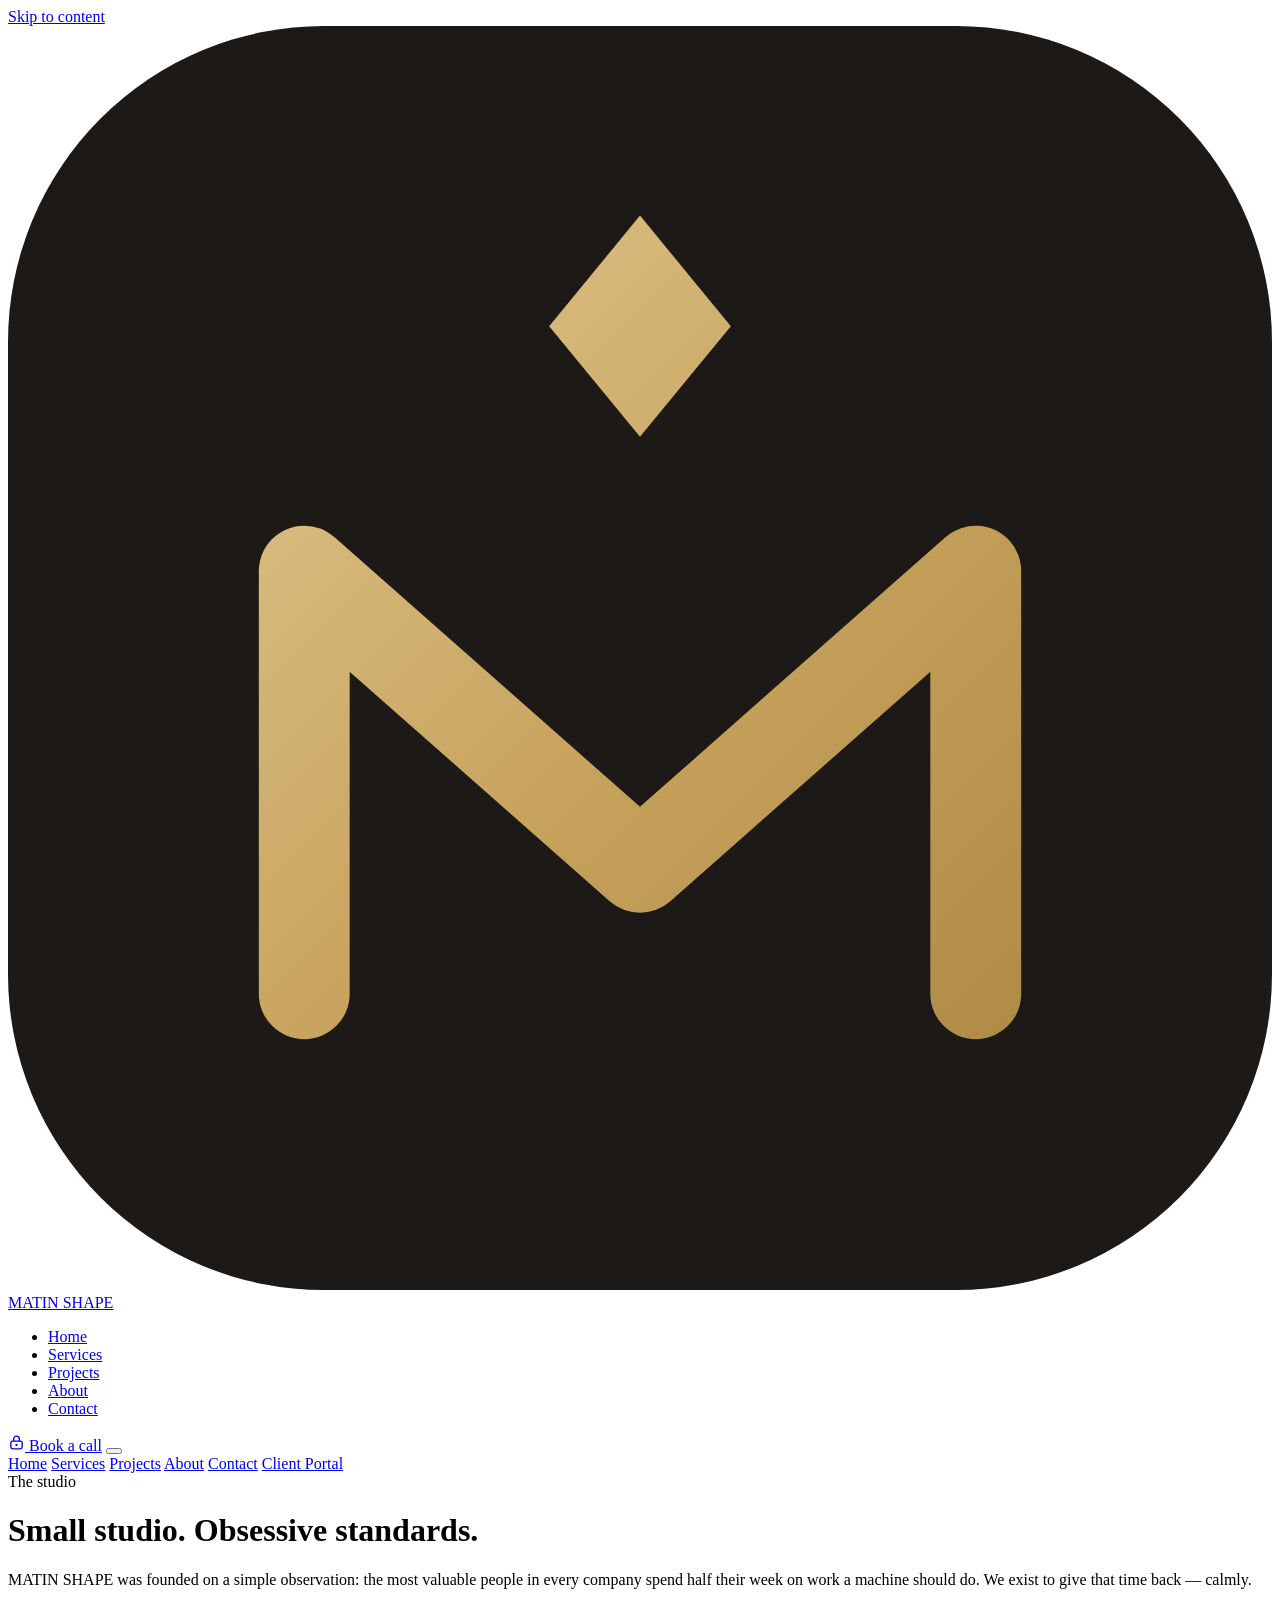
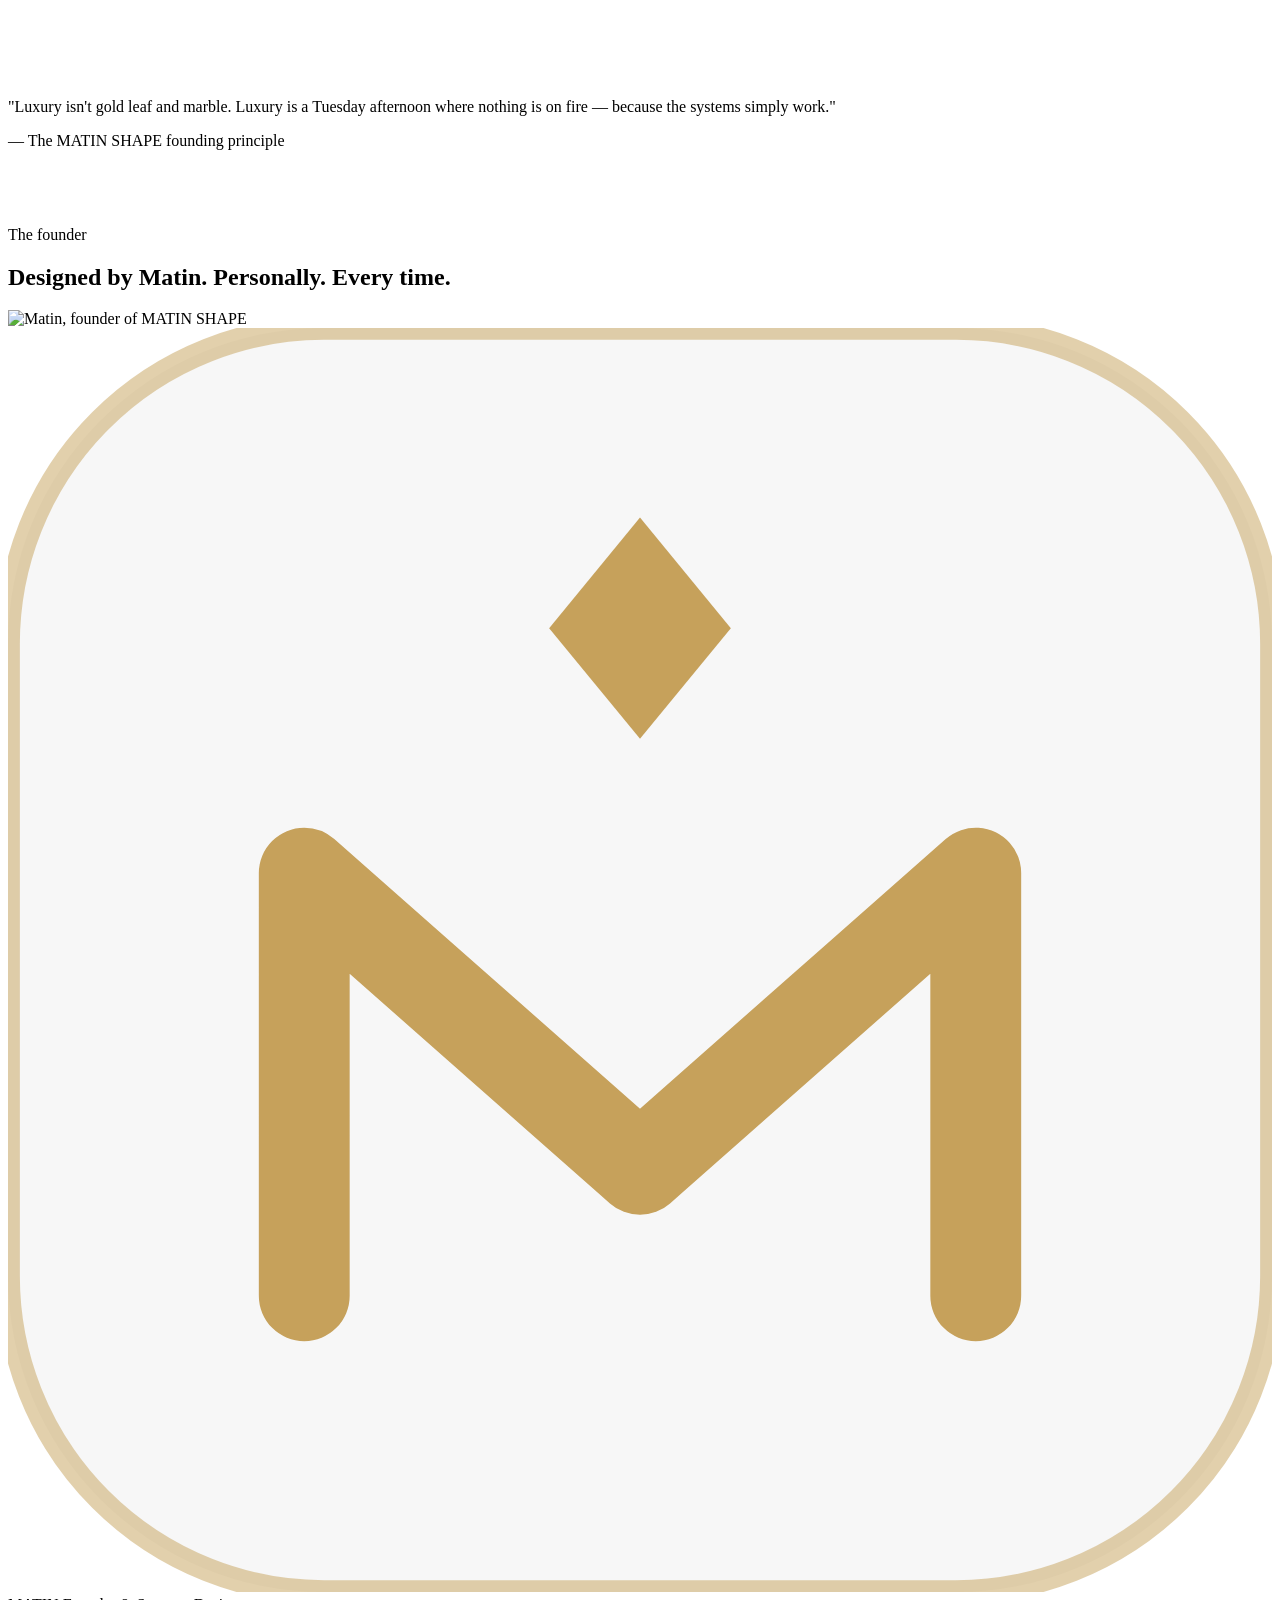
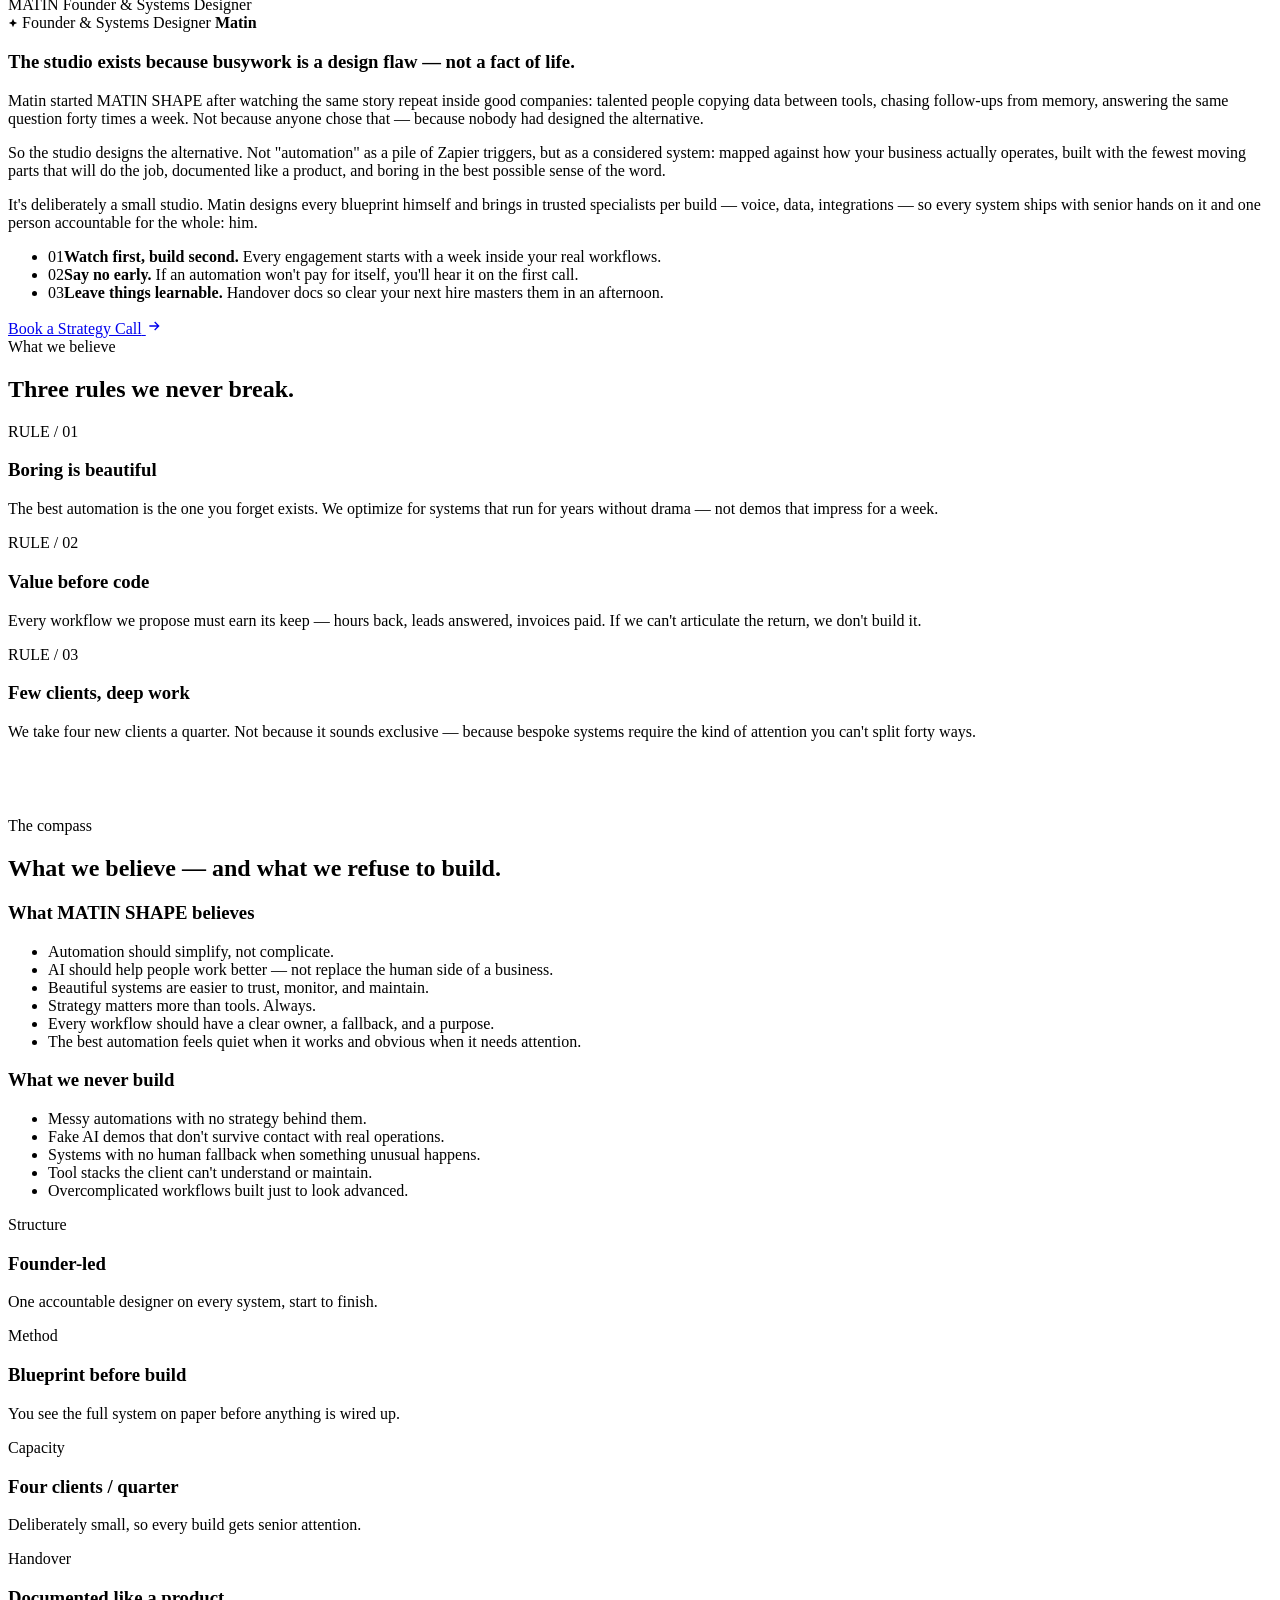
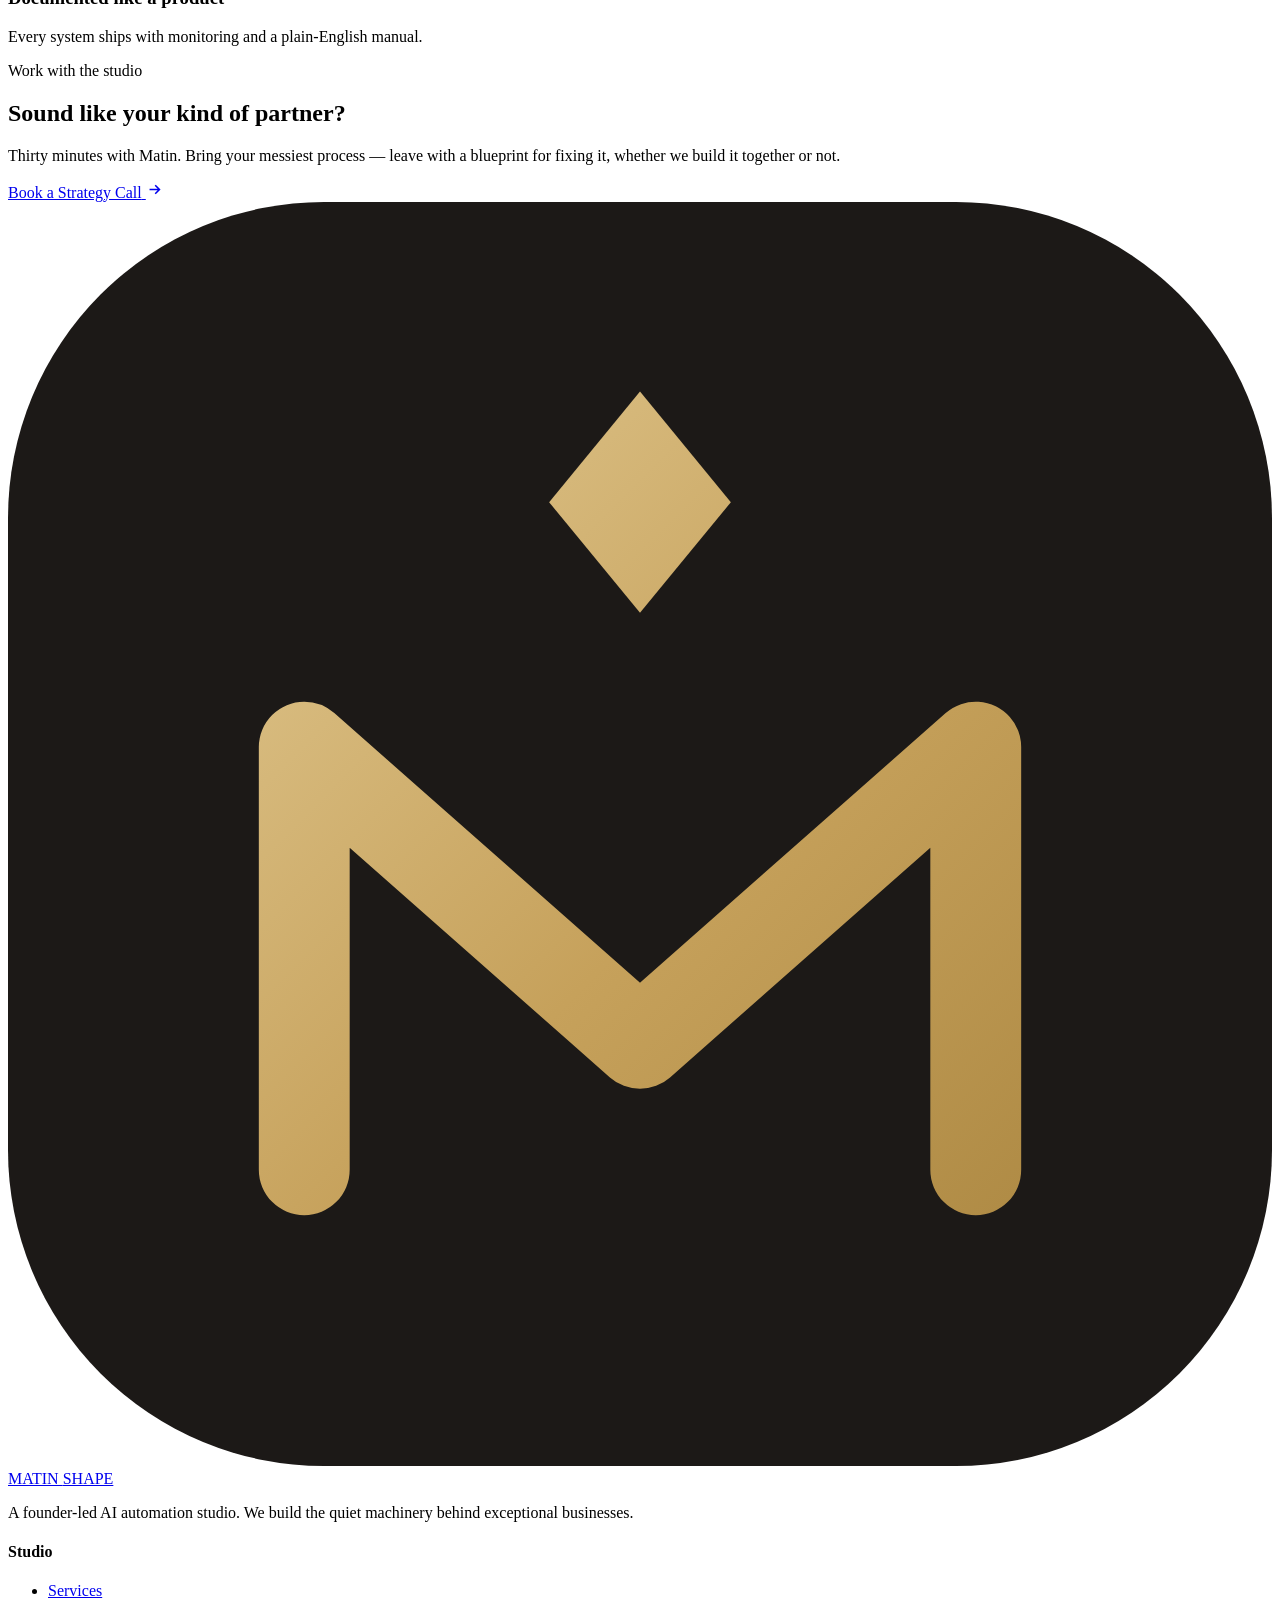
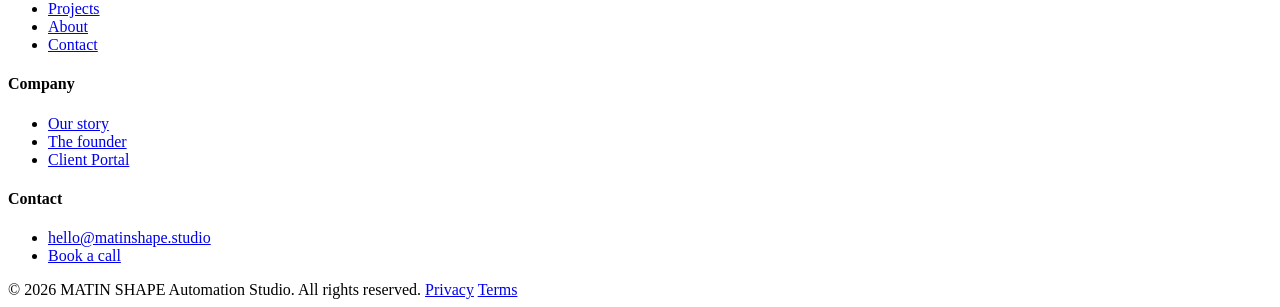
==== about.html @ fb49c25b "Add files via upload" ====
<!DOCTYPE html>
<html lang="en">
<head>
<meta charset="UTF-8" />
<meta name="viewport" content="width=device-width, initial-scale=1.0" />
<meta http-equiv="Content-Security-Policy" content="default-src 'self'; script-src 'self'; style-src 'self' 'unsafe-inline' https://fonts.googleapis.com; font-src https://fonts.gstatic.com; img-src 'self' data:; connect-src 'self'; base-uri 'self'; form-action 'self'; object-src 'none'; frame-src 'none'" />
<meta name="referrer" content="strict-origin-when-cross-origin" />
<title>About — Founder-Led AI Automation Studio | MATIN SHAPE</title>
<meta name="description" content="MATIN SHAPE is a founder-led automation studio built on a simple belief: repetitive work should be invisible, and good systems should be calm." />
<link rel="icon" href="data:image/svg+xml,%3Csvg xmlns='http://www.w3.org/2000/svg' viewBox='0 0 32 32'%3E%3Crect width='32' height='32' rx='8' fill='%231C1917'/%3E%3Cpath d='M16 4.8 18.3 7.6 16 10.4 13.7 7.6Z' fill='%23C6A15B'/%3E%3Cpath d='M7.5 24.5V13.8L16 21.3l8.5-7.5V24.5' fill='none' stroke='%23C6A15B' stroke-width='2.3' stroke-linecap='round' stroke-linejoin='round'/%3E%3C/svg%3E" />
<link rel="preconnect" href="https://fonts.googleapis.com" />
<link rel="preconnect" href="https://fonts.gstatic.com" crossorigin />
<link href="https://fonts.googleapis.com/css2?family=Fraunces:ital,opsz,wght@0,9..144,400;0,9..144,500;0,9..144,600;1,9..144,400;1,9..144,500;1,9..144,600&family=Italiana&family=Inter:wght@300;400;500;600;700&family=JetBrains+Mono:wght@400;500&display=swap" rel="stylesheet" />
<link rel="stylesheet" href="assets/styles.css" />
<link rel="stylesheet" href="assets/enhance.css" />
</head>
<body>

<a class="skip-link" href="#main">Skip to content</a>


<div class="grain" aria-hidden="true"></div>
<div class="cursor-dot" id="cursorDot" aria-hidden="true"></div>
<div class="cursor-ring" id="cursorRing" aria-hidden="true"></div>
<div class="scroll-progress" aria-hidden="true"><i id="progressBar"></i></div>

<nav class="nav" id="nav" aria-label="Main navigation">
  <div class="nav-inner">
    <a href="index.html" class="nav-logo" aria-label="MATIN SHAPE home">
      <svg viewBox="0 0 32 32" fill="none" aria-hidden="true">
        <defs><linearGradient id="msGold" x1="4" y1="4" x2="28" y2="28" gradientUnits="userSpaceOnUse"><stop stop-color="#E4CD97"/><stop offset=".55" stop-color="#C6A15B"/><stop offset="1" stop-color="#A9853F"/></linearGradient></defs><rect width="32" height="32" rx="8" fill="#1C1917"/><path d="M16 4.8 18.3 7.6 16 10.4 13.7 7.6Z" fill="url(#msGold)"/><path d="M7.5 24.5V13.8L16 21.3l8.5-7.5V24.5" fill="none" stroke="url(#msGold)" stroke-width="2.3" stroke-linecap="round" stroke-linejoin="round"/>
      </svg>
      MATIN <span class="wm-gold">SHAPE</span>
    </a>
    <ul class="nav-links">
      <li><a href="index.html">Home</a></li>
      <li><a href="services.html">Services</a></li>
      <li><a href="projects.html">Projects</a></li>
      <li><a href="about.html" class="active">About</a></li>
      <li><a href="contact.html">Contact</a></li>
    </ul>
    <div class="nav-right">
      <a href="login.html" class="nav-portal" aria-label="Client Portal — private access" title="Client Portal — for existing clients">
        <svg width="17" height="17" viewBox="0 0 24 24" fill="none" stroke="currentColor" stroke-width="1.9" aria-hidden="true"><rect x="4" y="10" width="16" height="11" rx="2.5"/><path d="M8 10V7a4 4 0 0 1 8 0v3"/><circle cx="12" cy="15.5" r="1.6" fill="currentColor" stroke="none"/></svg>
      </a>
      <a href="contact.html" class="nav-cta magnetic">Book a call</a>
      <button class="nav-burger" id="burger" aria-label="Open menu" aria-expanded="false">
        <span></span><span></span><span></span>
      </button>
    </div>
  </div>
</nav>

<div class="mobile-menu" id="mobileMenu">
  <a href="index.html">Home</a>
  <a href="services.html">Services</a>
  <a href="projects.html">Projects</a>
  <a href="about.html">About</a>
  <a href="contact.html">Contact</a>
  <a href="login.html" class="portal-link">Client Portal</a>
</div>

<!-- ============ PAGE HERO ============ -->
<header class="page-hero page-enter">
  <div class="hero-grid" aria-hidden="true"></div>
  <div class="orb orb-1" aria-hidden="true"></div>
  <div class="orb orb-2" aria-hidden="true"></div>
  <div class="container page-hero-inner">
    <span class="eyebrow centered">The studio</span>
    <h1>Small studio. <span class="gold-word">Obsessive</span> standards.</h1>
    <p class="section-sub">
      MATIN SHAPE was founded on a simple observation: the most valuable people
      in every company spend half their week on work a machine should do.
      We exist to give that time back — calmly.
    </p>
  </div>
</header>

<main id="main">

<!-- ============ BIG QUOTE ============ -->
<section class="section" style="padding-top: clamp(40px, 6vw, 80px);">
  <div class="container reveal">
    <p class="big-quote">
      "Luxury isn't gold leaf and marble. Luxury is a Tuesday afternoon where
      nothing is on fire — because the systems simply <span class="gold-word">work</span>."
    </p>
    <p class="big-quote-author">— The MATIN SHAPE founding principle</p>
  </div>
</section>

<!-- ============ FOUNDER STORY ============ -->
<section class="section" id="founder" style="padding-top: clamp(30px, 5vw, 60px);">
  <div class="container">
    <div class="reveal">
      <span class="eyebrow">The founder</span>
      <h2 class="section-title">Designed by <span class="gold-word">Matin</span>. Personally. Every time.</h2>
    </div>

    <div class="founder-panel">
      <div class="founder-mark reveal" data-photo="images/Founder.jpg">
        <img alt="Matin, founder of MATIN SHAPE" loading="lazy" />
        <svg viewBox="0 0 32 32" fill="none" aria-hidden="true">
          <rect width="32" height="32" rx="8" fill="rgba(28,25,23,.03)" stroke="rgba(198,161,91,.5)" stroke-width=".6"/>
          <path d="M16 4.8 18.3 7.6 16 10.4 13.7 7.6Z" fill="#C6A15B"/>
          <path d="M7.5 24.5V13.8L16 21.3l8.5-7.5V24.5" fill="none" stroke="#C6A15B" stroke-width="2.3" stroke-linecap="round" stroke-linejoin="round"/>
        </svg>
        <span class="fm-name">MATIN</span>
        <span class="fm-role">Founder &amp; Systems Designer</span>
        <div class="fm-plate">
          <span class="fm-eyebrow">
            <svg width="10" height="10" viewBox="0 0 24 24" fill="currentColor" aria-hidden="true"><path d="M12 2 15 9 22 12 15 15 12 22 9 15 2 12 9 9Z"/></svg>
            Founder &amp; Systems Designer
          </span>
          <b>Matin</b>
        </div>
      </div>

      <div class="founder-copy reveal" style="--d:.12s">
        <h3>The studio exists because busywork is a design flaw — not a fact of life.</h3>
        <p>
          Matin started MATIN SHAPE after watching the same story repeat inside
          good companies: talented people copying data between tools, chasing
          follow-ups from memory, answering the same question forty times a
          week. Not because anyone chose that — because nobody had designed
          the alternative.
        </p>
        <p>
          So the studio designs the alternative. Not "automation" as a pile of
          Zapier triggers, but as a considered system: mapped against how your
          business actually operates, built with the fewest moving parts that
          will do the job, documented like a product, and boring in the best
          possible sense of the word.
        </p>
        <p>
          It's deliberately a small studio. Matin designs every blueprint
          himself and brings in trusted specialists per build — voice, data,
          integrations — so every system ships with senior hands on it and
          one person accountable for the whole: him.
        </p>
        <ul class="founder-points">
          <li><span class="fp-num">01</span><span><b>Watch first, build second.</b> Every engagement starts with a week inside your real workflows.</span></li>
          <li><span class="fp-num">02</span><span><b>Say no early.</b> If an automation won't pay for itself, you'll hear it on the first call.</span></li>
          <li><span class="fp-num">03</span><span><b>Leave things learnable.</b> Handover docs so clear your next hire masters them in an afternoon.</span></li>
        </ul>
        <div class="founder-actions">
          <a href="contact.html" class="btn-primary magnetic">
            <span>Book a Strategy Call</span>
            <svg width="16" height="16" viewBox="0 0 24 24" fill="none" stroke="currentColor" stroke-width="2" aria-hidden="true"><path d="M5 12h14M13 6l6 6-6 6"/></svg>
          </a>
        </div>
      </div>
    </div>
  </div>
</section>

<!-- ============ VALUES ============ -->
<section class="section process">
  <div class="container">
    <div class="reveal">
      <span class="eyebrow">What we believe</span>
      <h2 class="section-title">Three rules we never <span class="gold-word">break</span>.</h2>
    </div>
    <div class="values-grid">
      <div class="value-card reveal">
        <div class="value-num">RULE / 01</div>
        <h3>Boring is beautiful</h3>
        <p>
          The best automation is the one you forget exists. We optimize for
          systems that run for years without drama — not demos that impress
          for a week.
        </p>
      </div>
      <div class="value-card reveal" style="--d:.1s">
        <div class="value-num">RULE / 02</div>
        <h3>Value before code</h3>
        <p>
          Every workflow we propose must earn its keep — hours back, leads
          answered, invoices paid. If we can't articulate the return, we don't
          build it.
        </p>
      </div>
      <div class="value-card reveal" style="--d:.2s">
        <div class="value-num">RULE / 03</div>
        <h3>Few clients, deep work</h3>
        <p>
          We take four new clients a quarter. Not because it sounds exclusive —
          because bespoke systems require the kind of attention you can't
          split forty ways.
        </p>
      </div>
    </div>
  </div>
</section>


<!-- ============ BELIEFS / NEVER BUILD ============ -->
<section class="section" style="padding-top: clamp(30px, 5vw, 60px);">
  <div class="container">
    <div class="reveal">
      <span class="eyebrow">The compass</span>
      <h2 class="section-title">What we believe — and what we <span class="gold-word">refuse</span> to build.</h2>
    </div>

    <div class="belief-cols">
      <div class="belief-card reveal">
        <h3>What MATIN SHAPE believes</h3>
        <ul>
          <li>Automation should simplify, not complicate.</li>
          <li>AI should help people work better — not replace the human side of a business.</li>
          <li>Beautiful systems are easier to trust, monitor, and maintain.</li>
          <li>Strategy matters more than tools. Always.</li>
          <li>Every workflow should have a clear owner, a fallback, and a purpose.</li>
          <li>The best automation feels quiet when it works and obvious when it needs attention.</li>
        </ul>
      </div>
      <div class="belief-card no reveal" style="--d:.1s">
        <h3>What we never build</h3>
        <ul>
          <li>Messy automations with no strategy behind them.</li>
          <li>Fake AI demos that don't survive contact with real operations.</li>
          <li>Systems with no human fallback when something unusual happens.</li>
          <li>Tool stacks the client can't understand or maintain.</li>
          <li>Overcomplicated workflows built just to look advanced.</li>
        </ul>
      </div>
    </div>
  </div>
</section>

<!-- ============ STUDIO PRINCIPLES (honest, no invented numbers) ============ -->
<section class="principles" aria-label="How the studio works">
  <div class="container">
    <div class="principles-grid">
      <div class="principle reveal">
        <div class="principle-kicker">Structure</div>
        <h3>Founder-led</h3>
        <p>One accountable designer on every system, start to finish.</p>
      </div>
      <div class="principle reveal" style="--d:.1s">
        <div class="principle-kicker">Method</div>
        <h3>Blueprint before build</h3>
        <p>You see the full system on paper before anything is wired up.</p>
      </div>
      <div class="principle reveal" style="--d:.2s">
        <div class="principle-kicker">Capacity</div>
        <h3>Four clients / quarter</h3>
        <p>Deliberately small, so every build gets senior attention.</p>
      </div>
      <div class="principle reveal" style="--d:.3s">
        <div class="principle-kicker">Handover</div>
        <h3>Documented like a product</h3>
        <p>Every system ships with monitoring and a plain-English manual.</p>
      </div>
    </div>
  </div>
</section>

<!-- ============ CTA ============ -->
<section class="cta-section">
  <div class="container">
    <div class="cta-panel reveal">
      <div class="cta-grid-bg" aria-hidden="true"></div>
      <div class="cta-orb cta-orb-1" aria-hidden="true"></div>
      <div class="cta-orb cta-orb-2" aria-hidden="true"></div>
      <div class="cta-content">
        <div class="cta-eyebrow">Work with the studio</div>
        <h2>Sound like your kind of <span class="gold-word">partner</span>?</h2>
        <p>
          Thirty minutes with Matin. Bring your messiest process — leave with
          a blueprint for fixing it, whether we build it together or not.
        </p>
        <div class="cta-actions">
          <a href="contact.html" class="btn-gold magnetic">
            <span>Book a Strategy Call</span>
            <svg width="17" height="17" viewBox="0 0 24 24" fill="none" stroke="currentColor" stroke-width="2.2" aria-hidden="true"><path d="M5 12h14M13 6l6 6-6 6"/></svg>
          </a>
        </div>
      </div>
    </div>
  </div>
</section>

</main>

<footer class="footer">
  <div class="container">
    <div class="footer-top">
      <div class="footer-brand">
        <a href="index.html" class="nav-logo" aria-label="MATIN SHAPE home">
          <svg viewBox="0 0 32 32" fill="none" aria-hidden="true">
            <rect width="32" height="32" rx="8" fill="#1C1917"/><path d="M16 4.8 18.3 7.6 16 10.4 13.7 7.6Z" fill="url(#msGold)"/><path d="M7.5 24.5V13.8L16 21.3l8.5-7.5V24.5" fill="none" stroke="url(#msGold)" stroke-width="2.3" stroke-linecap="round" stroke-linejoin="round"/>
          </svg>
          MATIN <span class="wm-gold">SHAPE</span>
        </a>
        <p>A founder-led AI automation studio. We build the quiet machinery behind exceptional businesses.</p>
      </div>
      <div>
        <h4>Studio</h4>
        <ul>
          <li><a href="services.html">Services</a></li>
          <li><a href="projects.html">Projects</a></li>
          <li><a href="about.html">About</a></li>
          <li><a href="contact.html">Contact</a></li>
        </ul>
      </div>
      <div>
        <h4>Company</h4>
        <ul>
          <li><a href="about.html">Our story</a></li>
          <li><a href="about.html#founder">The founder</a></li>
          <li><a href="login.html" title="Private client access">Client Portal</a></li>
        </ul>
      </div>
      <div>
        <h4>Contact</h4>
        <ul>
          <li><a href="mailto:hello@matinshape.studio">hello@matinshape.studio</a></li>
          <li><a href="contact.html">Book a call</a></li>
        </ul>
      </div>
    </div>
    <div class="footer-bottom">
      <span>© 2026 MATIN SHAPE Automation Studio. All rights reserved.</span>
      <span class="footer-legal">
        <a href="privacy.html">Privacy</a>
        <a href="terms.html">Terms</a>
      </span>
    </div>
  </div>
</footer>

<script src="assets/observe.js"></script>
<script src="assets/main.js"></script>
</body>
</html>
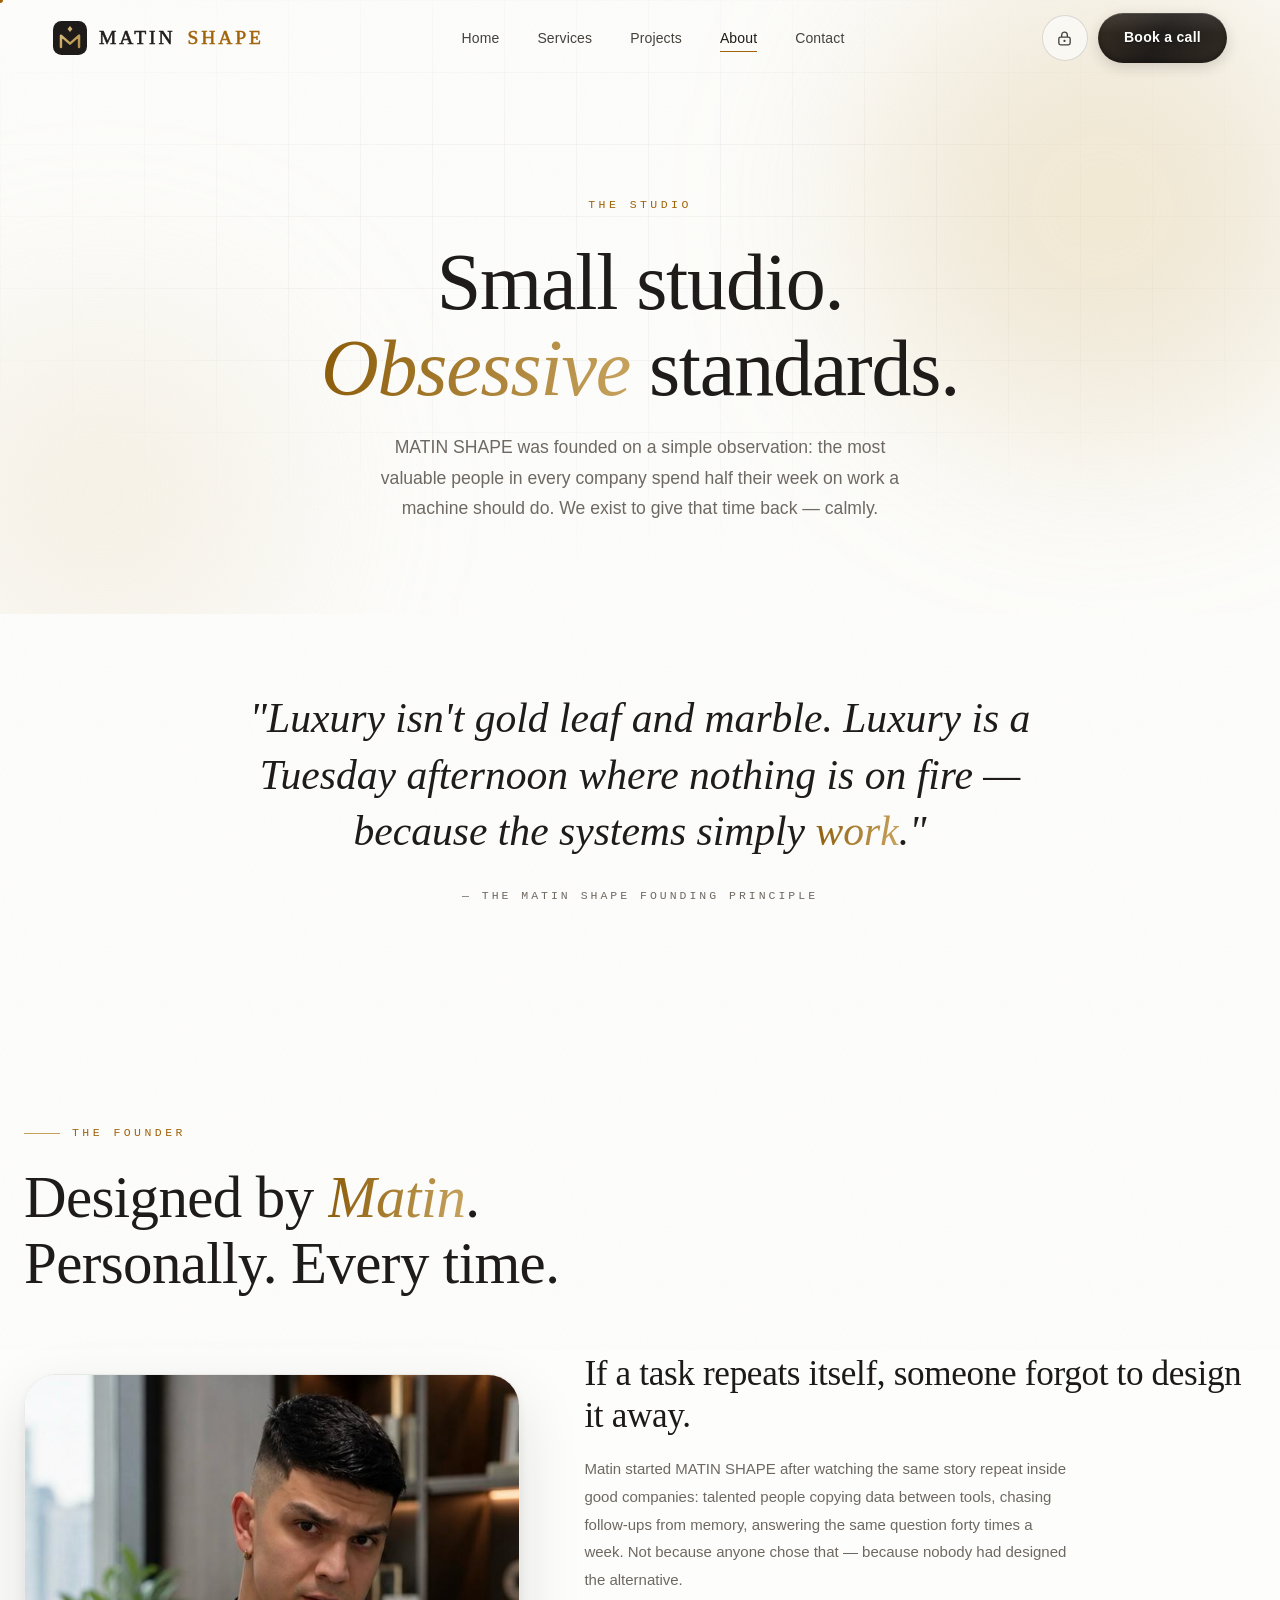
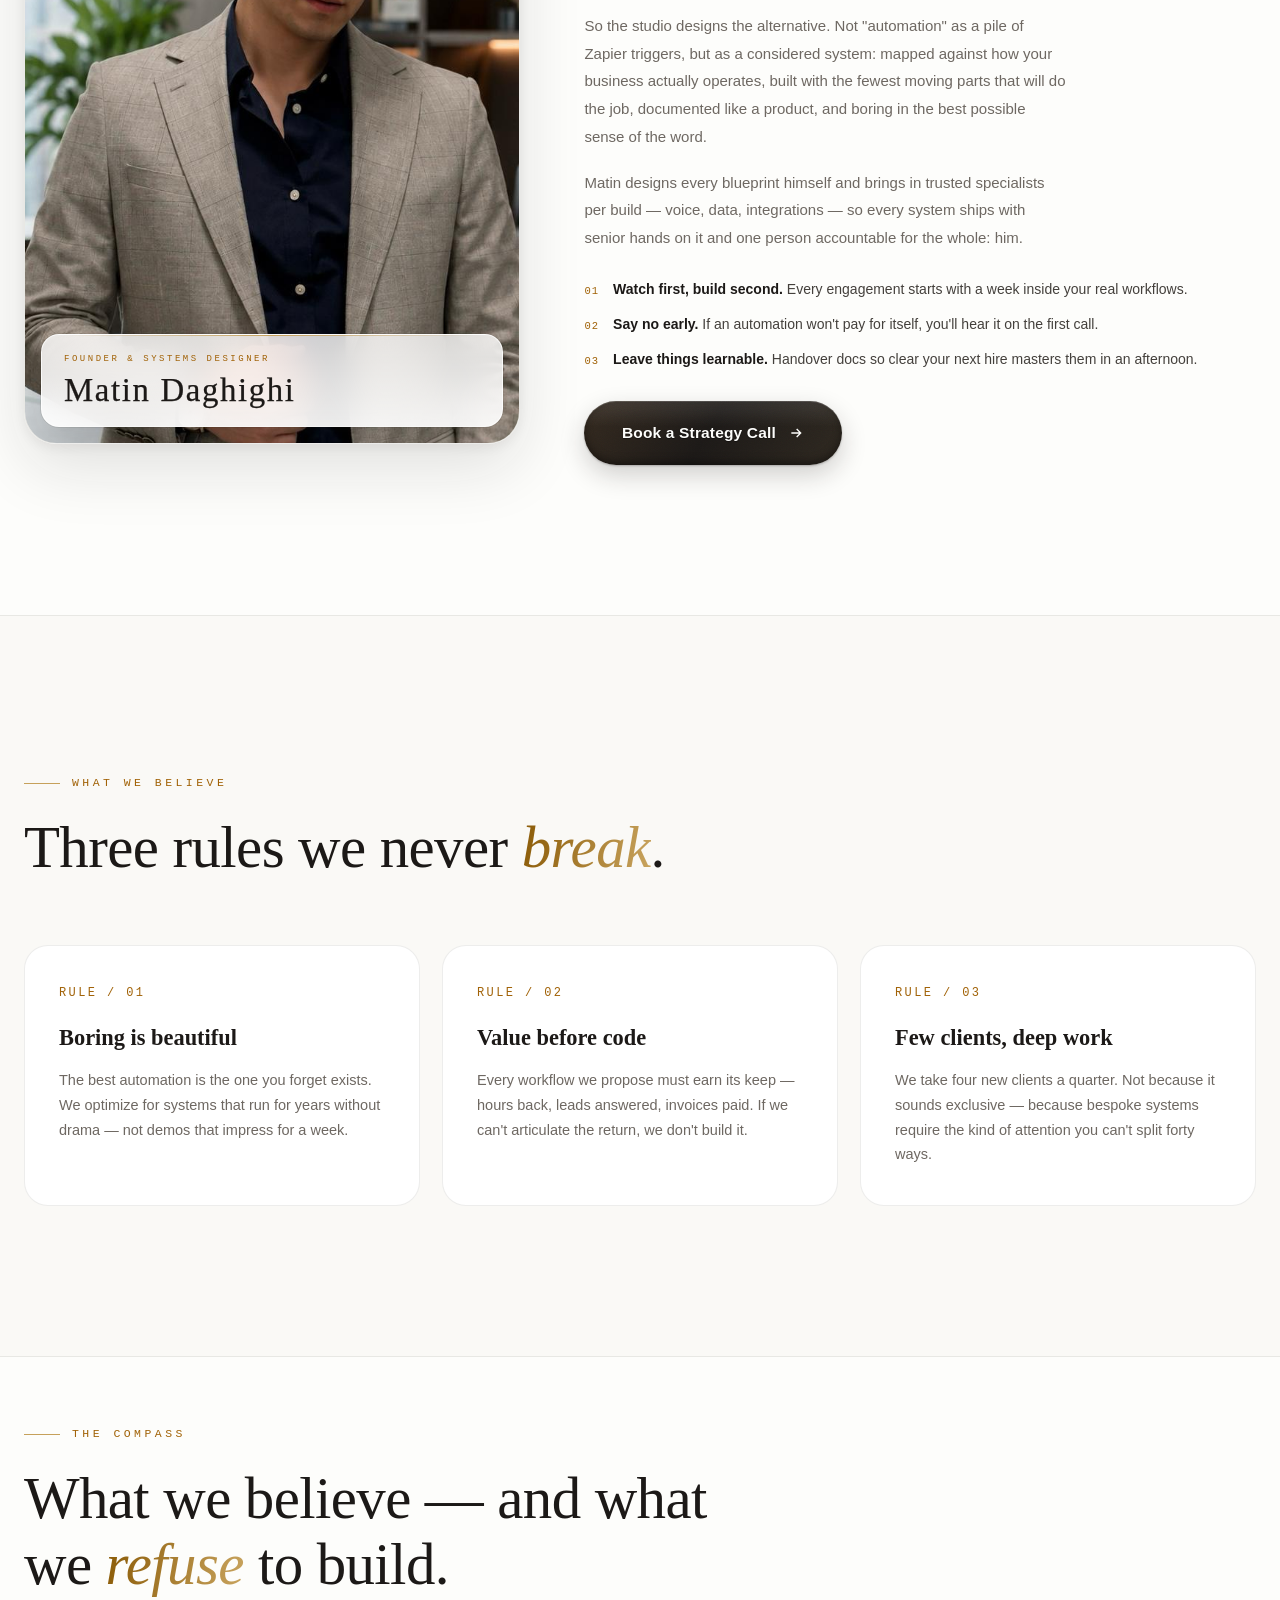
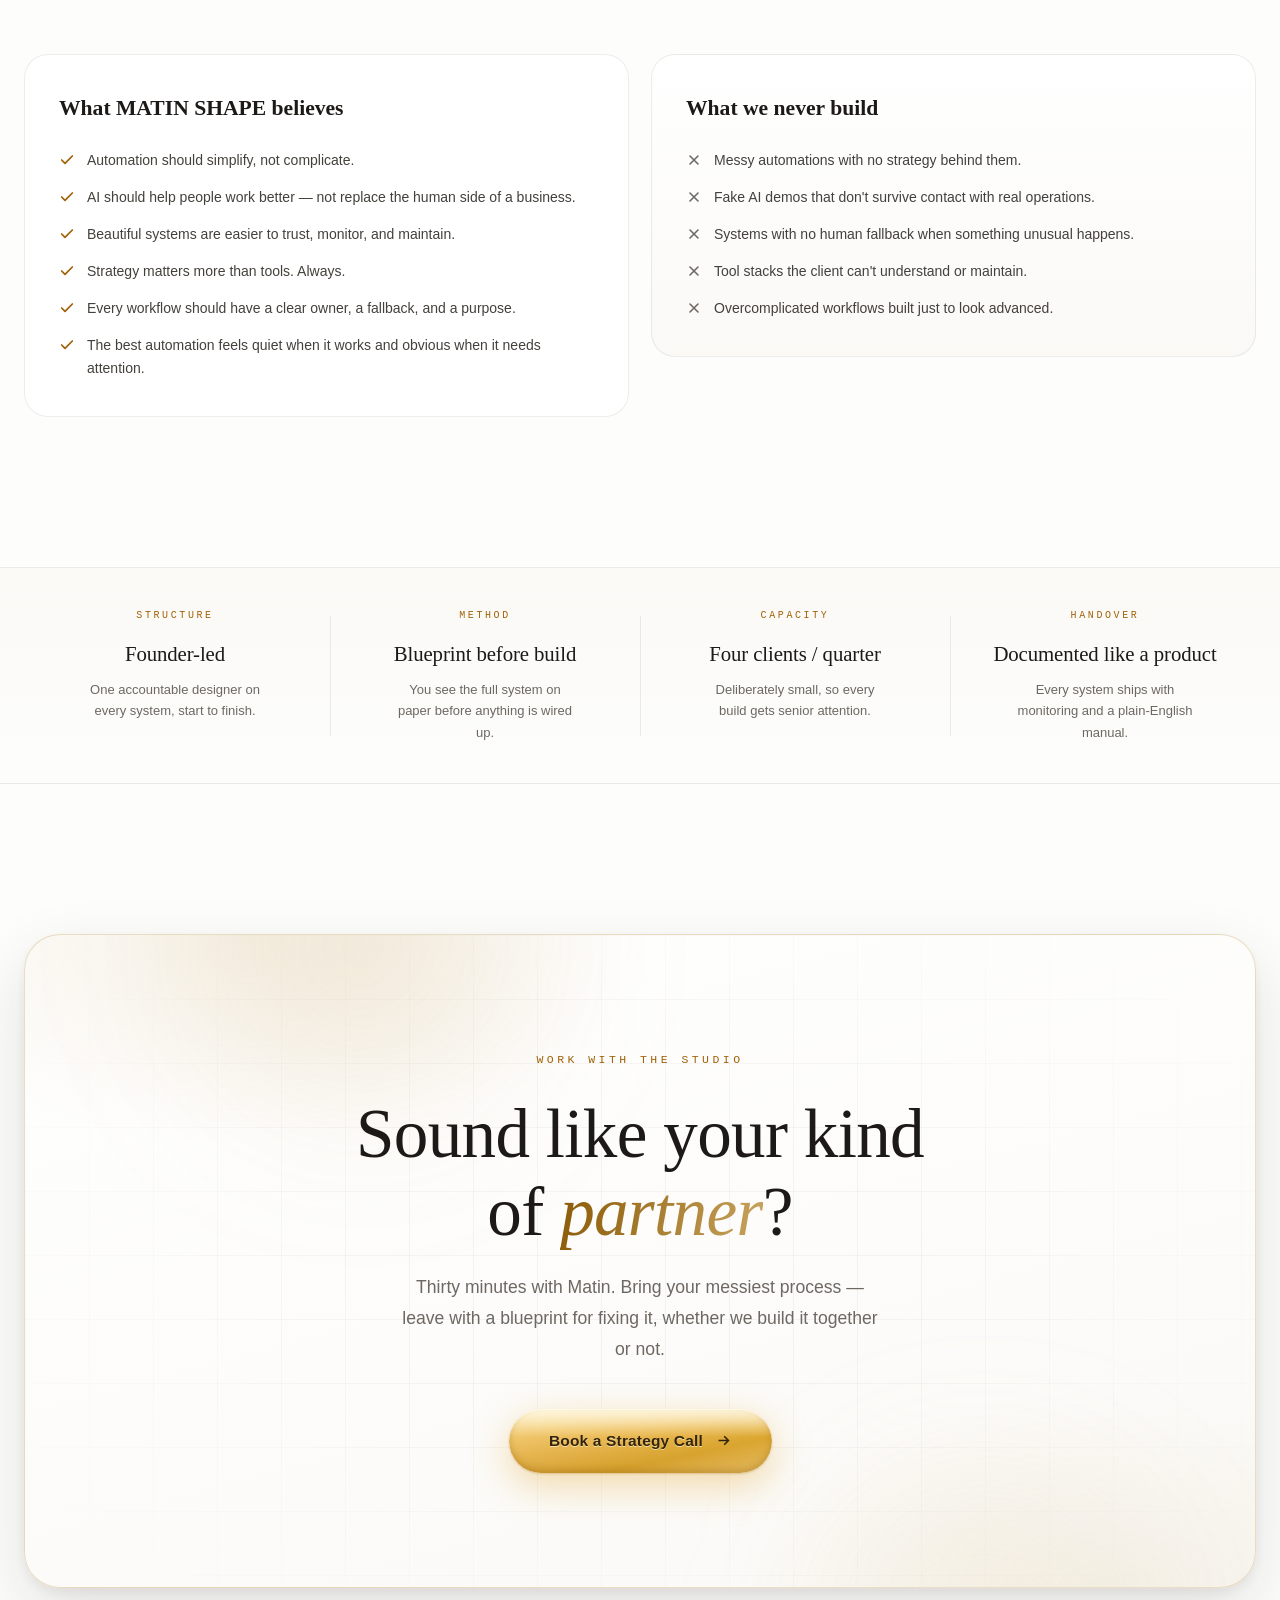
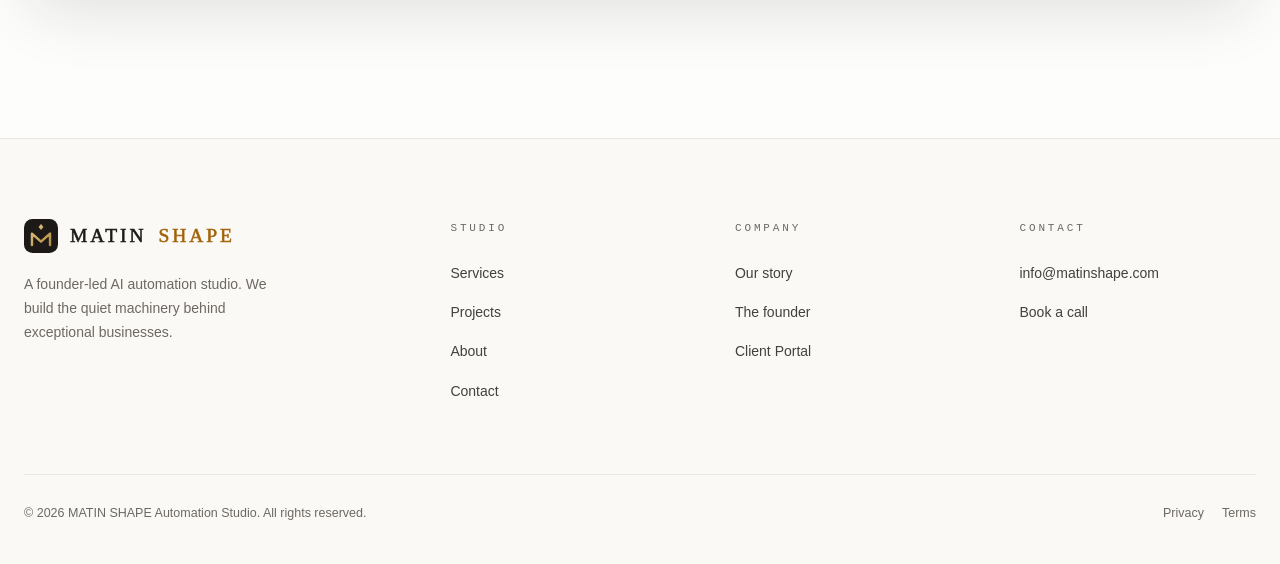
==== commit 890a4632: "Add files via upload" ====
--- a/about.html
+++ b/about.html
@@ -105,19 +105,19 @@
           <path d="M16 4.8 18.3 7.6 16 10.4 13.7 7.6Z" fill="#C6A15B"/>
           <path d="M7.5 24.5V13.8L16 21.3l8.5-7.5V24.5" fill="none" stroke="#C6A15B" stroke-width="2.3" stroke-linecap="round" stroke-linejoin="round"/>
         </svg>
-        <span class="fm-name">MATIN</span>
+        <span class="fm-name">MATIN DAGHIGHI</span>
         <span class="fm-role">Founder &amp; Systems Designer</span>
         <div class="fm-plate">
           <span class="fm-eyebrow">
             <svg width="10" height="10" viewBox="0 0 24 24" fill="currentColor" aria-hidden="true"><path d="M12 2 15 9 22 12 15 15 12 22 9 15 2 12 9 9Z"/></svg>
             Founder &amp; Systems Designer
           </span>
-          <b>Matin</b>
+          <b>Matin Daghighi</b>
         </div>
       </div>
 
       <div class="founder-copy reveal" style="--d:.12s">
-        <h3>The studio exists because busywork is a design flaw — not a fact of life.</h3>
+        <h3>If a task repeats itself, someone forgot to design it away.</h3>
         <p>
           Matin started MATIN SHAPE after watching the same story repeat inside
           good companies: talented people copying data between tools, chasing
@@ -133,7 +133,7 @@
           possible sense of the word.
         </p>
         <p>
-          It's deliberately a small studio. Matin designs every blueprint
+          Matin designs every blueprint
           himself and brings in trusted specialists per build — voice, data,
           integrations — so every system ships with senior hands on it and
           one person accountable for the whole: him.
@@ -315,7 +315,7 @@
       <div>
         <h4>Contact</h4>
         <ul>
-          <li><a href="mailto:hello@matinshape.studio">hello@matinshape.studio</a></li>
+          <li><a href="mailto:info@matinshape.com">info@matinshape.com</a></li>
           <li><a href="contact.html">Book a call</a></li>
         </ul>
       </div>
--- a/assets/styles.css
+++ b/assets/styles.css
@@ -0,0 +1,1903 @@
+/* ============================================================
+   MATIN SHAPE — Shared Design System
+   ============================================================ */
+:root {
+  --bg:            #FDFDFB;
+  --bg-warm:       #FAF9F6;
+  --ink:           #1C1917;
+  --ink-soft:      #44403C;
+  --ink-mute:      #6E6862;
+  --gold:          #A16207;
+  --gold-bright:   #C6A15B;
+  --gold-pale:     #F3E9D2;
+  --gold-glow:     rgba(198, 161, 91, 0.35);
+  --border:        rgba(28, 25, 23, 0.08);
+  --border-strong: rgba(28, 25, 23, 0.14);
+  --glass:         rgba(255, 255, 255, 0.62);
+  --glass-strong:  rgba(255, 255, 255, 0.82);
+  --shadow-sm:     0 1px 2px rgba(28,25,23,.04), 0 4px 12px rgba(28,25,23,.05);
+  --shadow-md:     0 2px 6px rgba(28,25,23,.05), 0 12px 32px rgba(28,25,23,.08);
+  --shadow-lg:     0 4px 12px rgba(28,25,23,.06), 0 24px 64px rgba(28,25,23,.12);
+  --shadow-gold:   0 8px 40px rgba(198,161,91,.28);
+  --ease-luxe:     cubic-bezier(0.22, 1, 0.36, 1);
+  --ease-soft:     cubic-bezier(0.4, 0, 0.2, 1);
+  --font-display:  'Fraunces', Georgia, serif;
+  --font-brand:    'Italiana', 'Fraunces', Georgia, serif;
+  --font-body:     'Inter', -apple-system, sans-serif;
+  --font-mono:     'JetBrains Mono', monospace;
+  --radius:        24px;
+  --radius-sm:     14px;
+  --nav-h:         76px;
+  --noise: url("data:image/svg+xml,%3Csvg xmlns='http://www.w3.org/2000/svg' width='140' height='140' viewBox='0 0 140 140'%3E%3Cfilter id='n'%3E%3CfeTurbulence type='fractalNoise' baseFrequency='0.85' numOctaves='3' stitchTiles='stitch'/%3E%3C/filter%3E%3Crect width='140' height='140' filter='url(%23n)'/%3E%3C/svg%3E");
+}
+
+*, *::before, *::after { margin: 0; padding: 0; box-sizing: border-box; }
+
+html { scroll-behavior: smooth; }
+
+body {
+  font-family: var(--font-body);
+  background: var(--bg);
+  color: var(--ink);
+  font-size: 16px;
+  line-height: 1.65;
+  -webkit-font-smoothing: antialiased;
+  overflow-x: hidden;
+}
+body.locked { overflow: hidden; }
+
+::selection { background: var(--gold-pale); color: var(--ink); }
+
+img, svg { display: block; }
+a { color: inherit; text-decoration: none; }
+button { font-family: inherit; border: none; background: none; cursor: pointer; }
+input, textarea, select { font-family: inherit; }
+
+.skip-link {
+  position: fixed;
+  top: -60px; left: 16px;
+  z-index: 10001;
+  padding: 12px 22px;
+  border-radius: 100px;
+  background: var(--ink);
+  color: #FDFDFB;
+  font-size: 13.5px; font-weight: 600;
+  transition: top .3s var(--ease-soft);
+}
+.skip-link:focus { top: 14px; }
+
+:focus-visible {
+  outline: 2px solid var(--gold);
+  outline-offset: 3px;
+  border-radius: 4px;
+}
+
+/* ============================================================
+   Grain overlay
+   ============================================================ */
+.grain {
+  position: fixed; inset: -50%;
+  width: 200%; height: 200%;
+  pointer-events: none;
+  z-index: 9990;
+  opacity: .035;
+  background-image: var(--noise);
+  animation: grain-shift 9s steps(6) infinite;
+}
+@keyframes grain-shift {
+  0%,100% { transform: translate(0,0); }
+  20% { transform: translate(-2%,3%); }
+  40% { transform: translate(3%,-2%); }
+  60% { transform: translate(-3%,-3%); }
+  80% { transform: translate(2%,2%); }
+}
+
+/* ============================================================
+   Preloader (home only)
+   ============================================================ */
+.preloader {
+  position: fixed; inset: 0;
+  background: linear-gradient(180deg, #FFFFFF, var(--bg-warm));
+  z-index: 10000;
+  display: flex; flex-direction: column;
+  align-items: center; justify-content: center;
+  gap: 28px;
+  transition: transform 1s var(--ease-luxe);
+}
+.preloader.done { transform: translateY(-101%); }
+.preloader-word {
+  font-family: var(--font-brand);
+  font-size: clamp(1.7rem, 5.5vw, 3.6rem);
+  letter-spacing: .26em;
+  color: var(--ink);
+  display: flex;
+  overflow: hidden;
+}
+.preloader-word span {
+  display: inline-block;
+  transform: translateY(120%);
+  animation: letter-up .9s var(--ease-luxe) forwards;
+}
+.preloader-word span:nth-child(1)  { animation-delay: .04s; }
+.preloader-word span:nth-child(2)  { animation-delay: .09s; }
+.preloader-word span:nth-child(3)  { animation-delay: .14s; }
+.preloader-word span:nth-child(4)  { animation-delay: .19s; }
+.preloader-word span:nth-child(5)  { animation-delay: .24s; }
+.preloader-word span:nth-child(6)  { animation-delay: .29s; }
+.preloader-word span:nth-child(7)  { animation-delay: .34s; }
+.preloader-word span:nth-child(8)  { animation-delay: .39s; }
+.preloader-word span:nth-child(9)  { animation-delay: .44s; }
+.preloader-word span:nth-child(10) { animation-delay: .49s; }
+.preloader-word span:nth-child(11) { animation-delay: .54s; }
+.preloader-word span.gold { color: var(--gold); }
+@keyframes letter-up { to { transform: translateY(0); } }
+.preloader-bar {
+  width: min(260px, 60vw); height: 1px;
+  background: rgba(28,25,23,.12);
+  position: relative; overflow: hidden;
+}
+.preloader-bar i {
+  position: absolute; inset: 0;
+  background: linear-gradient(90deg, var(--gold-bright), #E8D5A8);
+  transform-origin: left;
+  transform: scaleX(0);
+  transition: transform .25s linear;
+}
+.preloader-pct {
+  font-family: var(--font-mono);
+  font-size: 12px; letter-spacing: .25em;
+  color: var(--ink-mute);
+}
+
+/* Page entrance for sub-pages */
+.page-enter { animation: page-in .9s var(--ease-luxe) both; }
+@keyframes page-in {
+  from { opacity: 0; transform: translateY(26px); }
+  to   { opacity: 1; transform: translateY(0); }
+}
+
+/* ============================================================
+   Custom cursor
+   ============================================================ */
+.cursor-dot, .cursor-ring {
+  position: fixed; top: 0; left: 0;
+  pointer-events: none;
+  z-index: 9999;
+  border-radius: 50%;
+  transform: translate(-50%, -50%);
+}
+.cursor-dot { width: 6px; height: 6px; background: var(--gold); transition: opacity .3s; }
+.cursor-ring {
+  width: 38px; height: 38px;
+  border: 1px solid rgba(161, 98, 7, 0.5);
+  transition: width .35s var(--ease-soft), height .35s var(--ease-soft),
+              border-color .35s, background .35s, opacity .3s;
+}
+.cursor-ring.grow {
+  width: 64px; height: 64px;
+  background: rgba(198,161,91,.08);
+  border-color: rgba(161,98,7,.8);
+}
+@media (hover: none), (pointer: coarse) {
+  .cursor-dot, .cursor-ring { display: none; }
+}
+
+/* ============================================================
+   Scroll progress
+   ============================================================ */
+.scroll-progress {
+  position: fixed; top: 0; left: 0;
+  width: 100%; height: 2px;
+  z-index: 9995;
+}
+.scroll-progress i {
+  display: block; height: 100%;
+  background: linear-gradient(90deg, var(--gold-bright), var(--gold));
+  transform-origin: left;
+  transform: scaleX(0);
+}
+
+/* ============================================================
+   Navigation
+   ============================================================ */
+.nav {
+  position: fixed; top: 0; left: 0; right: 0;
+  z-index: 9000;
+  height: var(--nav-h);
+  display: flex; align-items: center;
+  transition: all .5s var(--ease-luxe);
+}
+.nav-inner {
+  width: min(1240px, calc(100% - 48px));
+  margin: 0 auto;
+  display: flex; align-items: center; justify-content: space-between;
+  padding: 10px 28px;
+  border-radius: 100px;
+  border: 1px solid transparent;
+  transition: all .5s var(--ease-luxe);
+}
+.nav.scrolled .nav-inner {
+  background: var(--glass-strong);
+  backdrop-filter: blur(20px) saturate(1.4);
+  -webkit-backdrop-filter: blur(20px) saturate(1.4);
+  border-color: var(--border);
+  box-shadow: var(--shadow-md);
+}
+.nav-logo {
+  display: flex; align-items: center; gap: 12px;
+  font-family: var(--font-brand);
+  font-size: 1.22rem; font-weight: 400;
+  letter-spacing: .15em;
+  white-space: nowrap;
+  -webkit-text-stroke: .55px currentColor;
+  paint-order: stroke fill;
+}
+.wm-gold { color: var(--gold); }
+.nav-logo svg { width: 34px; height: 34px; }
+.nav-links {
+  display: flex; gap: 6px; align-items: center;
+  list-style: none;
+}
+.nav-links a {
+  position: relative;
+  padding: 12px 16px;
+  font-size: 14px; font-weight: 500;
+  color: var(--ink-soft);
+  letter-spacing: .01em;
+  transition: color .3s;
+  cursor: pointer;
+}
+.nav-links a::after {
+  content: '';
+  position: absolute; left: 16px; right: 16px; bottom: 6px;
+  height: 1px;
+  background: var(--gold);
+  transform: scaleX(0);
+  transform-origin: right;
+  transition: transform .45s var(--ease-luxe);
+}
+.nav-links a:hover { color: var(--ink); }
+.nav-links a:hover::after { transform: scaleX(1); transform-origin: left; }
+.nav-links a.active { color: var(--ink); }
+.nav-links a.active::after { transform: scaleX(1); }
+
+.nav-right { display: flex; align-items: center; gap: 10px; }
+.nav-portal {
+  width: 46px; height: 46px;
+  border-radius: 50%;
+  display: flex; align-items: center; justify-content: center;
+  border: 1px solid var(--border-strong);
+  color: var(--ink-soft);
+  background: var(--glass);
+  transition: all .4s var(--ease-luxe);
+  cursor: pointer;
+}
+.nav-portal:hover {
+  color: var(--gold);
+  border-color: var(--gold-bright);
+  transform: translateY(-2px);
+  box-shadow: var(--shadow-sm);
+}
+
+.nav-burger {
+  display: none;
+  width: 44px; height: 44px;
+  flex-direction: column;
+  align-items: center; justify-content: center;
+  gap: 6px;
+  cursor: pointer;
+}
+.nav-burger span {
+  width: 22px; height: 1.5px;
+  background: var(--ink);
+  transition: transform .4s var(--ease-luxe), opacity .3s;
+}
+.nav-burger.open span:nth-child(1) { transform: translateY(7.5px) rotate(45deg); }
+.nav-burger.open span:nth-child(2) { opacity: 0; }
+.nav-burger.open span:nth-child(3) { transform: translateY(-7.5px) rotate(-45deg); }
+
+.mobile-menu {
+  position: fixed; inset: 0;
+  background: var(--bg);
+  z-index: 8900;
+  display: flex; flex-direction: column;
+  align-items: center; justify-content: center;
+  gap: 6px;
+  opacity: 0; visibility: hidden;
+  transition: opacity .5s var(--ease-soft), visibility .5s;
+}
+.mobile-menu.open { opacity: 1; visibility: visible; }
+.mobile-menu a {
+  font-family: var(--font-display);
+  font-size: clamp(1.8rem, 7vw, 2.8rem);
+  padding: 8px 24px;
+  color: var(--ink);
+  opacity: 0; transform: translateY(24px);
+  transition: opacity .5s var(--ease-luxe), transform .5s var(--ease-luxe), color .3s;
+  cursor: pointer;
+}
+.mobile-menu.open a { opacity: 1; transform: translateY(0); }
+.mobile-menu.open a:nth-child(1) { transition-delay: .08s; }
+.mobile-menu.open a:nth-child(2) { transition-delay: .14s; }
+.mobile-menu.open a:nth-child(3) { transition-delay: .20s; }
+.mobile-menu.open a:nth-child(4) { transition-delay: .26s; }
+.mobile-menu.open a:nth-child(5) { transition-delay: .32s; }
+.mobile-menu.open a:nth-child(6) { transition-delay: .38s; }
+.mobile-menu a:hover { color: var(--gold); font-style: italic; }
+.mobile-menu a.portal-link {
+  font-family: var(--font-mono);
+  font-size: 12px; letter-spacing: .3em; text-transform: uppercase;
+  color: var(--gold);
+  margin-top: 18px;
+}
+
+/* ============================================================
+   BUTTONS — tactile, textured, natural
+   ============================================================ */
+
+/* -- Primary: grained ink, letterpress depth -- */
+.btn-primary {
+  position: relative;
+  display: inline-flex; align-items: center; justify-content: center; gap: 12px;
+  color: #FDFDFB;
+  font-size: 15.5px; font-weight: 600;
+  letter-spacing: .01em;
+  padding: 19px 38px;
+  border-radius: 100px;
+  overflow: hidden;
+  isolation: isolate;
+  background:
+    linear-gradient(180deg, rgba(255,255,255,.10), rgba(255,255,255,0) 40%),
+    linear-gradient(120deg, #33291F, #1C1917 48%, #2E2820);
+  box-shadow:
+    inset 0 1px 0 rgba(255,255,255,.14),
+    inset 0 -3px 8px rgba(0,0,0,.42),
+    0 1px 2px rgba(28,25,23,.25),
+    0 10px 26px rgba(28,25,23,.20);
+  transition: transform .45s var(--ease-luxe), box-shadow .45s;
+  will-change: transform;
+  cursor: pointer;
+  text-shadow: 0 1px 1px rgba(0,0,0,.45);
+}
+.btn-primary::before {
+  content: '';
+  position: absolute; inset: 0;
+  background-image: var(--noise);
+  opacity: .16;
+  mix-blend-mode: overlay;
+  pointer-events: none;
+  z-index: 1;
+}
+.btn-primary::after {
+  content: '';
+  position: absolute; inset: 0;
+  background: linear-gradient(110deg, transparent 25%, rgba(198,161,91,.45) 50%, transparent 75%);
+  transform: translateX(-120%) skewX(-8deg);
+  transition: transform .9s var(--ease-luxe);
+  z-index: 2;
+}
+.btn-primary:hover::after { transform: translateX(120%) skewX(-8deg); }
+.btn-primary:hover {
+  box-shadow:
+    inset 0 1px 0 rgba(255,255,255,.18),
+    inset 0 -3px 8px rgba(0,0,0,.42),
+    0 2px 4px rgba(28,25,23,.22),
+    0 16px 44px rgba(198,161,91,.30);
+}
+.btn-primary:active {
+  transform: scale(.965) !important;
+  box-shadow:
+    inset 0 3px 10px rgba(0,0,0,.5),
+    inset 0 -1px 0 rgba(255,255,255,.06),
+    0 2px 8px rgba(28,25,23,.18);
+  transition-duration: .08s;
+}
+.btn-primary > span, .btn-primary > svg { position: relative; z-index: 3; }
+.btn-primary svg { transition: transform .4s var(--ease-luxe); }
+.btn-primary:hover svg { transform: translateX(5px); }
+
+/* -- Gold: brushed metal -- */
+.btn-gold {
+  position: relative;
+  display: inline-flex; align-items: center; justify-content: center; gap: 12px;
+  color: #33240A;
+  font-size: 15.5px; font-weight: 700;
+  letter-spacing: .01em;
+  padding: 19px 40px;
+  border-radius: 100px;
+  overflow: hidden;
+  isolation: isolate;
+  background:
+    linear-gradient(180deg, rgba(255,247,220,.9) 0%, rgba(255,255,255,0) 44%),
+    linear-gradient(168deg, #F8DB92 0%, #ECBB55 42%, #DDA831 70%, #EFC66E 100%);
+  box-shadow:
+    inset 0 1px 0 rgba(255,250,228,.9),
+    inset 0 -3px 7px rgba(146,96,12,.35),
+    0 1px 2px rgba(146,96,12,.26),
+    0 12px 38px rgba(228,170,58,.42);
+  transition: transform .45s var(--ease-luxe), box-shadow .45s;
+  will-change: transform;
+  cursor: pointer;
+  text-shadow: 0 1px 0 rgba(255,246,214,.65);
+}
+.btn-gold::before {
+  content: '';
+  position: absolute; inset: 0;
+  background: linear-gradient(180deg, rgba(255,255,255,.28) 0%, rgba(255,255,255,0) 30%, rgba(146,96,12,.12) 100%);
+  pointer-events: none;
+  z-index: 1;
+}
+.btn-gold::after {
+  content: '';
+  position: absolute; inset: 0;
+  background: linear-gradient(110deg, transparent 30%, rgba(255,255,255,.65) 50%, transparent 70%);
+  transform: translateX(-120%) skewX(-8deg);
+  transition: transform .8s var(--ease-luxe);
+  z-index: 2;
+}
+.btn-gold:hover::after { transform: translateX(120%) skewX(-8deg); }
+.btn-gold:hover { box-shadow: inset 0 1px 0 rgba(255,250,228,.95), inset 0 -3px 7px rgba(146,96,12,.35), 0 3px 6px rgba(146,96,12,.24), 0 18px 58px rgba(228,170,58,.55); }
+.btn-gold:active {
+  transform: scale(.965) !important;
+  box-shadow:
+    inset 0 3px 9px rgba(146,96,12,.4),
+    inset 0 -1px 0 rgba(255,250,228,.4),
+    0 2px 10px rgba(228,170,58,.32);
+  transition-duration: .08s;
+}
+.btn-gold > span, .btn-gold > svg { position: relative; z-index: 3; }
+.btn-gold svg { transition: transform .4s var(--ease-luxe); }
+.btn-gold:hover svg { transform: translateX(5px); }
+
+/* -- Ghost: pressed paper / letterpress -- */
+.btn-ghost {
+  position: relative;
+  display: inline-flex; align-items: center; justify-content: center; gap: 10px;
+  padding: 19px 30px;
+  font-size: 15.5px; font-weight: 600;
+  color: var(--ink);
+  border-radius: 100px;
+  border: 1px solid var(--border-strong);
+  overflow: hidden;
+  isolation: isolate;
+  background:
+    linear-gradient(180deg, #FFFFFF, #F6F4EE);
+  box-shadow:
+    inset 0 1px 0 rgba(255,255,255,.9),
+    inset 0 -2px 5px rgba(28,25,23,.05),
+    0 2px 6px rgba(28,25,23,.05);
+  text-shadow: 0 1px 0 rgba(255,255,255,.85);
+  transition: border-color .35s, box-shadow .45s, transform .45s var(--ease-luxe);
+  cursor: pointer;
+}
+.btn-ghost::before {
+  content: '';
+  position: absolute; inset: 0;
+  background-image: var(--noise);
+  opacity: .10;
+  mix-blend-mode: multiply;
+  pointer-events: none;
+}
+.btn-ghost:hover {
+  border-color: var(--gold-bright);
+  box-shadow:
+    inset 0 1px 0 rgba(255,255,255,.9),
+    inset 0 -2px 5px rgba(28,25,23,.05),
+    0 8px 22px rgba(198,161,91,.18);
+}
+.btn-ghost:active {
+  transform: scale(.97) !important;
+  box-shadow:
+    inset 0 3px 8px rgba(28,25,23,.10),
+    0 1px 3px rgba(28,25,23,.06);
+  transition-duration: .08s;
+}
+.btn-ghost > span, .btn-ghost > svg { position: relative; }
+.btn-ghost svg { transition: transform .4s var(--ease-luxe); }
+.btn-ghost:hover svg { transform: translateY(3px); }
+.btn-ghost.arrow-right:hover svg { transform: translateX(4px); }
+
+/* -- Nav CTA (compact primary) -- */
+.nav-cta {
+  display: inline-flex; align-items: center; gap: 10px;
+  color: #fff;
+  padding: 13px 26px;
+  border-radius: 100px;
+  font-size: 14px; font-weight: 600;
+  letter-spacing: .02em;
+  position: relative; overflow: hidden;
+  isolation: isolate;
+  background:
+    linear-gradient(180deg, rgba(255,255,255,.10), rgba(255,255,255,0) 40%),
+    linear-gradient(120deg, #33291F, #1C1917 48%, #2E2820);
+  box-shadow:
+    inset 0 1px 0 rgba(255,255,255,.14),
+    inset 0 -2px 6px rgba(0,0,0,.4),
+    0 4px 14px rgba(28,25,23,.16);
+  transition: box-shadow .4s, transform .4s var(--ease-luxe);
+  cursor: pointer;
+  text-shadow: 0 1px 1px rgba(0,0,0,.4);
+}
+.nav-cta::before {
+  content: '';
+  position: absolute; inset: 0;
+  background-image: var(--noise);
+  opacity: .15;
+  mix-blend-mode: overlay;
+  pointer-events: none;
+}
+.nav-cta::after {
+  content: '';
+  position: absolute; inset: 0;
+  background: linear-gradient(110deg, transparent 30%, rgba(198,161,91,.45) 50%, transparent 70%);
+  transform: translateX(-110%) skewX(-8deg);
+  transition: transform .8s var(--ease-luxe);
+}
+.nav-cta:hover::after { transform: translateX(110%) skewX(-8deg); }
+.nav-cta:hover { box-shadow: inset 0 1px 0 rgba(255,255,255,.16), inset 0 -2px 6px rgba(0,0,0,.4), 0 8px 26px rgba(198,161,91,.30); }
+.nav-cta:active { transform: scale(.96); transition-duration: .08s; }
+
+/* -- Ripple (added via JS) -- */
+.ripple {
+  position: absolute;
+  border-radius: 50%;
+  background: radial-gradient(circle, rgba(255,255,255,.45), rgba(255,255,255,0) 65%);
+  transform: translate(-50%, -50%) scale(0);
+  animation: ripple-out .7s var(--ease-soft) forwards;
+  pointer-events: none;
+  z-index: 2;
+}
+@keyframes ripple-out {
+  to { transform: translate(-50%, -50%) scale(1); opacity: 0; }
+}
+
+/* ============================================================
+   Shared section scaffolding
+   ============================================================ */
+.section { position: relative; padding: clamp(90px, 12vw, 150px) 24px; }
+.container { width: min(1240px, 100%); margin: 0 auto; }
+
+.eyebrow {
+  display: inline-flex; align-items: center; gap: 12px;
+  font-family: var(--font-mono);
+  font-size: 11.5px; font-weight: 500;
+  letter-spacing: .3em;
+  text-transform: uppercase;
+  color: var(--gold);
+}
+.eyebrow::before { content: ''; width: 36px; height: 1px; background: var(--gold-bright); }
+.eyebrow.centered::before { display: none; }
+
+.section-title {
+  font-family: var(--font-display);
+  font-weight: 500;
+  font-size: clamp(2.1rem, 4.6vw, 3.7rem);
+  line-height: 1.12;
+  letter-spacing: -.01em;
+  margin-top: 22px;
+  max-width: 24ch;
+}
+.section-sub {
+  color: var(--ink-mute);
+  font-size: clamp(1rem, 1.4vw, 1.1rem);
+  line-height: 1.75;
+  max-width: 54ch;
+  margin-top: 20px;
+}
+
+.gold-word {
+  font-style: italic;
+  background: linear-gradient(100deg, #8a5a06, var(--gold-bright) 40%, #E4CD97 55%, var(--gold-bright) 70%, #8a5a06);
+  background-size: 250% auto;
+  -webkit-background-clip: text;
+  background-clip: text;
+  -webkit-text-fill-color: transparent;
+  animation: shimmer 5.5s linear infinite;
+}
+@keyframes shimmer { to { background-position: 250% center; } }
+
+.reveal {
+  opacity: 0;
+  transform: translateY(46px);
+  transition: opacity 1s var(--ease-luxe), transform 1s var(--ease-luxe);
+  transition-delay: var(--d, 0s);
+}
+.reveal.in { opacity: 1; transform: translateY(0); }
+
+/* ============================================================
+   Page hero (sub-pages)
+   ============================================================ */
+.page-hero {
+  position: relative;
+  padding: calc(var(--nav-h) + clamp(70px, 10vw, 120px)) 24px clamp(50px, 7vw, 90px);
+  overflow: hidden;
+}
+.page-hero .hero-grid { position: absolute; inset: 0; }
+.page-hero-inner { position: relative; z-index: 2; text-align: center; display: flex; flex-direction: column; align-items: center; }
+.page-hero h1 {
+  font-family: var(--font-display);
+  font-weight: 500;
+  font-size: clamp(2.6rem, 6.5vw, 5rem);
+  line-height: 1.08;
+  letter-spacing: -.015em;
+  margin-top: 24px;
+  max-width: 18ch;
+}
+.page-hero .section-sub { text-align: center; margin-left: auto; margin-right: auto; }
+.page-hero .orb { position: absolute; border-radius: 50%; filter: blur(90px); }
+
+/* ============================================================
+   Hero (home)
+   ============================================================ */
+.hero {
+  position: relative;
+  min-height: 100svh;
+  display: flex; flex-direction: column;
+  justify-content: center;
+  padding: calc(var(--nav-h) + 40px) 24px 40px;
+  overflow: hidden;
+}
+.hero-bg { position: absolute; inset: 0; pointer-events: none; z-index: 0; }
+.hero-grid {
+  position: absolute; inset: 0;
+  background-image:
+    linear-gradient(rgba(28,25,23,.035) 1px, transparent 1px),
+    linear-gradient(90deg, rgba(28,25,23,.035) 1px, transparent 1px);
+  background-size: 72px 72px;
+  -webkit-mask-image: radial-gradient(ellipse 90% 70% at 50% 40%, black 30%, transparent 75%);
+  mask-image: radial-gradient(ellipse 90% 70% at 50% 40%, black 30%, transparent 75%);
+}
+.orb { position: absolute; border-radius: 50%; filter: blur(90px); will-change: transform; }
+.orb-1 {
+  width: 560px; height: 560px;
+  top: -12%; right: -8%;
+  background: radial-gradient(circle, rgba(232,213,168,.55), rgba(198,161,91,.18) 55%, transparent 70%);
+  animation: orb-drift-1 22s ease-in-out infinite alternate;
+}
+.orb-2 {
+  width: 460px; height: 460px;
+  bottom: -18%; left: -10%;
+  background: radial-gradient(circle, rgba(243,233,210,.6), rgba(214,193,150,.14) 55%, transparent 70%);
+  animation: orb-drift-2 26s ease-in-out infinite alternate;
+}
+.orb-3 {
+  width: 300px; height: 300px;
+  top: 34%; left: 22%;
+  background: radial-gradient(circle, rgba(250,246,235,.8), transparent 65%);
+  animation: orb-drift-1 30s ease-in-out infinite alternate-reverse;
+}
+@keyframes orb-drift-1 { from { transform: translate(0,0) scale(1); } to { transform: translate(-70px,60px) scale(1.12); } }
+@keyframes orb-drift-2 { from { transform: translate(0,0) scale(1); } to { transform: translate(60px,-50px) scale(1.08); } }
+
+.hero-inner {
+  position: relative; z-index: 2;
+  width: min(1240px, 100%);
+  margin: 0 auto;
+  text-align: center;
+}
+.hero h1 {
+  font-family: var(--font-display);
+  font-weight: 500;
+  font-size: clamp(2.9rem, 8.2vw, 6.7rem);
+  line-height: 1.06;
+  letter-spacing: -0.015em;
+  margin: 36px auto 0;
+  max-width: 20ch;
+}
+.hero h1 .line {
+  display: block;
+  overflow: hidden;
+  padding-bottom: .12em;
+  margin-bottom: -.12em;
+}
+.hero h1 .line > span {
+  display: inline-block;
+  transform: translateY(115%);
+  animation: line-up 1.15s var(--ease-luxe) forwards;
+}
+.hero h1 .line:nth-child(1) > span { animation-delay: 1.25s; }
+.hero h1 .line:nth-child(2) > span { animation-delay: 1.38s; }
+.hero h1 .line:nth-child(3) > span { animation-delay: 1.51s; }
+@keyframes line-up { to { transform: translateY(0); } }
+
+.hero-sub {
+  max-width: 56ch;
+  margin: 30px auto 0;
+  font-size: clamp(1rem, 1.6vw, 1.2rem);
+  font-weight: 400;
+  color: var(--ink-mute);
+  line-height: 1.75;
+  opacity: 0; transform: translateY(20px);
+  animation: rise .9s var(--ease-luxe) 1.75s forwards;
+}
+@keyframes rise { to { opacity: 1; transform: translateY(0); } }
+
+.hero-ctas {
+  display: flex; gap: 18px;
+  justify-content: center; align-items: center;
+  flex-wrap: wrap;
+  margin-top: 44px;
+  opacity: 0; transform: translateY(20px);
+  animation: rise .9s var(--ease-luxe) 1.95s forwards;
+}
+
+/* Floating glass cards */
+.float-card {
+  position: absolute;
+  z-index: 1;
+  background: var(--glass);
+  backdrop-filter: blur(18px) saturate(1.3);
+  -webkit-backdrop-filter: blur(18px) saturate(1.3);
+  border: 1px solid rgba(255,255,255,.75);
+  outline: 1px solid var(--border);
+  border-radius: 18px;
+  box-shadow: var(--shadow-md);
+  padding: 16px 20px;
+  opacity: 0;
+  animation: float-in 1.2s var(--ease-luxe) forwards, floaty 7s ease-in-out 2.6s infinite alternate;
+}
+@keyframes float-in {
+  from { opacity: 0; transform: translateY(40px) scale(.92); }
+  to   { opacity: 1; transform: translateY(0) scale(1); }
+}
+@keyframes floaty {
+  from { transform: translateY(0) rotate(0deg); }
+  to   { transform: translateY(-14px) rotate(.6deg); }
+}
+.fc-1 { top: 22%; left: 4.5%; animation-delay: 2.15s, 2.6s; }
+.fc-2 { top: 18%; right: 4%; animation-delay: 2.3s, 3.4s; }
+.fc-3 { bottom: 21%; right: 6.5%; animation-delay: 2.45s, 2.9s; }
+.fc-4 { bottom: 24%; left: 5.5%; animation-delay: 2.6s, 3.8s; }
+
+.fc-label {
+  font-family: var(--font-mono);
+  font-size: 10px; letter-spacing: .2em;
+  text-transform: uppercase;
+  color: var(--ink-mute);
+  margin-bottom: 8px;
+}
+.fc-flow { display: flex; align-items: center; gap: 8px; }
+.fc-node {
+  display: flex; align-items: center; gap: 6px;
+  font-size: 12.5px; font-weight: 600;
+  color: var(--ink-soft);
+  white-space: nowrap;
+}
+.fc-node i {
+  width: 8px; height: 8px; border-radius: 50%;
+  background: var(--gold-bright);
+  animation: node-pulse 2s ease-in-out infinite;
+}
+.fc-node:nth-child(3) i { animation-delay: .5s; }
+.fc-node:nth-child(5) i { animation-delay: 1s; }
+@keyframes node-pulse {
+  0%,100% { box-shadow: 0 0 0 0 rgba(198,161,91,.5); }
+  50% { box-shadow: 0 0 0 5px rgba(198,161,91,0); }
+}
+.fc-arrow { color: var(--gold-bright); flex-shrink: 0; }
+.fc-stat {
+  font-family: var(--font-display);
+  font-size: 1.9rem; font-weight: 600;
+  color: var(--ink);
+  line-height: 1.1;
+}
+.fc-stat small {
+  font-family: var(--font-body);
+  font-size: 12px; font-weight: 500;
+  color: var(--gold);
+  display: block;
+  margin-top: 3px;
+}
+.fc-spark { margin-top: 10px; }
+.fc-spark polyline {
+  stroke-dasharray: 200;
+  stroke-dashoffset: 200;
+  animation: spark-draw 2.4s var(--ease-luxe) 3s forwards;
+}
+@keyframes spark-draw { to { stroke-dashoffset: 0; } }
+.fc-chat { display: flex; gap: 12px; align-items: flex-start; max-width: 250px; }
+.fc-avatar {
+  width: 34px; height: 34px; border-radius: 50%;
+  background: linear-gradient(135deg, var(--ink), #3A3128);
+  display: flex; align-items: center; justify-content: center;
+  flex-shrink: 0;
+}
+.fc-msg { font-size: 12.5px; color: var(--ink-soft); line-height: 1.5; }
+.fc-msg strong { display: block; font-size: 11px; letter-spacing: .06em; color: var(--ink); margin-bottom: 2px; }
+.fc-check { display: inline-flex; align-items: center; gap: 4px; color: var(--gold); font-weight: 600; font-size: 11.5px; margin-top: 5px; }
+.fc-list { display: flex; flex-direction: column; gap: 9px; }
+.fc-task {
+  display: flex; align-items: center; gap: 9px;
+  font-size: 12.5px; font-weight: 500; color: var(--ink-soft);
+  white-space: nowrap;
+}
+.fc-task svg { flex-shrink: 0; }
+.fc-task.done { opacity: .55; text-decoration: line-through; }
+
+.hero-scroll {
+  position: absolute; bottom: 26px; left: 50%;
+  transform: translateX(-50%);
+  display: flex; flex-direction: column; align-items: center; gap: 10px;
+  font-family: var(--font-mono);
+  font-size: 10px; letter-spacing: .3em;
+  text-transform: uppercase;
+  color: var(--ink-mute);
+  opacity: 0;
+  animation: rise 1s var(--ease-luxe) 2.7s forwards;
+  z-index: 2;
+}
+.hero-scroll .wheel {
+  width: 1px; height: 44px;
+  background: var(--border-strong);
+  position: relative;
+  overflow: hidden;
+}
+.hero-scroll .wheel::after {
+  content: '';
+  position: absolute; top: 0; left: 0;
+  width: 100%; height: 40%;
+  background: var(--gold);
+  animation: wheel-drop 1.8s var(--ease-soft) infinite;
+}
+@keyframes wheel-drop {
+  0% { transform: translateY(-100%); }
+  100% { transform: translateY(260%); }
+}
+
+/* ============================================================
+   Logo marquee
+   ============================================================ */
+.logos { padding: 56px 0 64px; border-top: 1px solid var(--border); position: relative; }
+.logos-label {
+  text-align: center;
+  font-family: var(--font-mono);
+  font-size: 11px; letter-spacing: .28em;
+  text-transform: uppercase;
+  color: var(--ink-mute);
+  margin-bottom: 34px;
+}
+.marquee {
+  overflow: hidden;
+  position: relative;
+  -webkit-mask-image: linear-gradient(90deg, transparent, black 12%, black 88%, transparent);
+  mask-image: linear-gradient(90deg, transparent, black 12%, black 88%, transparent);
+}
+.marquee-track {
+  display: flex;
+  width: max-content;
+  gap: 90px;
+  padding-right: 90px;
+  animation: marquee-scroll 36s linear infinite;
+}
+.marquee:hover .marquee-track { animation-play-state: paused; }
+@keyframes marquee-scroll { to { transform: translateX(-50%); } }
+.logo-item {
+  font-family: var(--font-display);
+  font-size: 1.35rem;
+  color: rgba(28,25,23,.34);
+  white-space: nowrap;
+  letter-spacing: .1em;
+  display: flex; align-items: center; gap: 12px;
+  transition: color .4s;
+}
+.logo-item:hover { color: var(--gold); }
+.logo-item svg { opacity: .6; }
+
+/* ============================================================
+   Stats
+   ============================================================ */
+.stats {
+  border-top: 1px solid var(--border);
+  border-bottom: 1px solid var(--border);
+  background: linear-gradient(180deg, var(--bg-warm), var(--bg));
+}
+.stats-grid { display: grid; grid-template-columns: repeat(4, 1fr); }
+.stat { text-align: center; padding: 30px 20px; position: relative; }
+.stat + .stat::before {
+  content: '';
+  position: absolute; left: 0; top: 20%; bottom: 20%;
+  width: 1px;
+  background: var(--border);
+}
+.stat-num {
+  font-family: var(--font-display);
+  font-size: clamp(2.4rem, 4.6vw, 3.9rem);
+  font-weight: 500;
+  line-height: 1.1;
+  font-variant-numeric: tabular-nums;
+  color: var(--ink);
+}
+.stat-num .suffix { color: var(--gold); font-style: italic; }
+.stat-label {
+  margin-top: 10px;
+  font-size: 13px; font-weight: 500;
+  letter-spacing: .06em;
+  color: var(--ink-mute);
+  text-transform: uppercase;
+}
+
+/* ============================================================
+   Bento grid (services)
+   ============================================================ */
+.bento {
+  display: grid;
+  grid-template-columns: repeat(3, 1fr);
+  gap: 22px;
+  margin-top: 64px;
+}
+.bento-card {
+  position: relative;
+  background: #fff;
+  border: 1px solid var(--border);
+  border-radius: var(--radius);
+  padding: 38px 34px;
+  overflow: hidden;
+  transition: transform .6s var(--ease-luxe), box-shadow .6s, border-color .5s;
+  transform-style: preserve-3d;
+  cursor: pointer;
+}
+.bento-card::before {
+  content: '';
+  position: absolute; inset: 0;
+  border-radius: inherit;
+  padding: 1px;
+  background: linear-gradient(135deg, rgba(198,161,91,.65), transparent 45%, transparent 60%, rgba(198,161,91,.35));
+  -webkit-mask: linear-gradient(#000 0 0) content-box, linear-gradient(#000 0 0);
+  -webkit-mask-composite: xor;
+  mask-composite: exclude;
+  opacity: 0;
+  transition: opacity .55s;
+  pointer-events: none;
+}
+.bento-card:hover::before { opacity: 1; }
+.bento-card:hover { transform: translateY(-8px); box-shadow: var(--shadow-lg); }
+.bento-glare {
+  position: absolute; inset: 0;
+  background: radial-gradient(480px circle at var(--mx, 50%) var(--my, 50%), rgba(198,161,91,.09), transparent 45%);
+  opacity: 0;
+  transition: opacity .5s;
+  pointer-events: none;
+}
+.bento-card:hover .bento-glare { opacity: 1; }
+.bento-card.wide { grid-column: span 2; }
+.bento-icon {
+  width: 56px; height: 56px;
+  border-radius: 16px;
+  background: linear-gradient(140deg, var(--bg-warm), #fff);
+  border: 1px solid var(--border);
+  display: flex; align-items: center; justify-content: center;
+  color: var(--gold);
+  box-shadow: var(--shadow-sm);
+  transition: transform .55s var(--ease-luxe), box-shadow .5s;
+}
+.bento-card:hover .bento-icon {
+  transform: translateY(-4px) rotate(-6deg) scale(1.06);
+  box-shadow: var(--shadow-gold);
+}
+.bento-card h3 {
+  font-family: var(--font-display);
+  font-size: 1.45rem; font-weight: 600;
+  letter-spacing: -.005em;
+  margin-top: 26px;
+}
+.bento-card p {
+  margin-top: 12px;
+  font-size: 14.5px;
+  line-height: 1.7;
+  color: var(--ink-mute);
+}
+.bento-link {
+  display: inline-flex; align-items: center; gap: 8px;
+  margin-top: 22px;
+  font-size: 13.5px; font-weight: 600;
+  color: var(--ink);
+  letter-spacing: .02em;
+}
+.bento-link svg { transition: transform .4s var(--ease-luxe); }
+.bento-card:hover .bento-link svg { transform: translateX(5px); }
+.bento-link .lnk { position: relative; }
+.bento-link .lnk::after {
+  content: '';
+  position: absolute; left: 0; right: 0; bottom: -3px;
+  height: 1px; background: var(--gold);
+  transform: scaleX(0); transform-origin: right;
+  transition: transform .45s var(--ease-luxe);
+}
+.bento-card:hover .lnk::after { transform: scaleX(1); transform-origin: left; }
+
+.svc-points {
+  list-style: none;
+  margin-top: 18px;
+  display: flex; flex-direction: column; gap: 9px;
+}
+.svc-points li {
+  display: flex; align-items: flex-start; gap: 9px;
+  font-size: 13.5px; color: var(--ink-soft);
+}
+.svc-points svg { flex-shrink: 0; margin-top: 4px; }
+
+.workflow-visual { margin-top: 30px; }
+.workflow-visual svg { width: 100%; height: auto; }
+.wf-line {
+  stroke: var(--gold-bright);
+  stroke-width: 1.4;
+  stroke-dasharray: 6 7;
+  animation: wf-dash 1.4s linear infinite;
+  opacity: .8;
+}
+@keyframes wf-dash { to { stroke-dashoffset: -13; } }
+.wf-node-box { transition: transform .4s; transform-origin: center; transform-box: fill-box; }
+.bento-card:hover .wf-node-box { animation: wf-bob 3s ease-in-out infinite; }
+@keyframes wf-bob {
+  0%,100% { transform: translateY(0); }
+  50% { transform: translateY(-4px); }
+}
+
+/* ============================================================
+   Process
+   ============================================================ */
+.process { background: var(--bg-warm); border-top: 1px solid var(--border); border-bottom: 1px solid var(--border); }
+.process-track {
+  position: relative;
+  margin-top: 72px;
+  display: grid;
+  grid-template-columns: repeat(4, 1fr);
+  gap: 34px;
+}
+.process-line {
+  position: absolute; top: 27px; left: 4%; right: 4%;
+  height: 1px;
+  background: var(--border-strong);
+  overflow: hidden;
+}
+.process-line i {
+  display: block; height: 100%;
+  background: linear-gradient(90deg, var(--gold-bright), var(--gold));
+  transform: scaleX(0); transform-origin: left;
+  transition: transform 2.4s var(--ease-luxe) .3s;
+}
+.process-track.in .process-line i { transform: scaleX(1); }
+.step { position: relative; }
+.step-num {
+  width: 54px; height: 54px;
+  border-radius: 50%;
+  background: #fff;
+  border: 1px solid var(--border-strong);
+  display: flex; align-items: center; justify-content: center;
+  font-family: var(--font-mono);
+  font-size: 13px; color: var(--gold);
+  letter-spacing: .05em;
+  position: relative; z-index: 1;
+  box-shadow: var(--shadow-sm);
+  transition: transform .5s var(--ease-luxe), box-shadow .5s, border-color .5s;
+}
+.step:hover .step-num {
+  transform: scale(1.12);
+  border-color: var(--gold-bright);
+  box-shadow: var(--shadow-gold);
+}
+.step h3 {
+  font-family: var(--font-display);
+  font-size: 1.35rem; font-weight: 600;
+  margin-top: 24px;
+}
+.step p {
+  margin-top: 10px;
+  font-size: 14px; line-height: 1.7;
+  color: var(--ink-mute);
+}
+.step-tag {
+  display: inline-block;
+  margin-top: 14px;
+  font-family: var(--font-mono);
+  font-size: 10.5px; letter-spacing: .18em;
+  text-transform: uppercase;
+  color: var(--gold);
+  padding: 6px 12px;
+  border: 1px solid rgba(198,161,91,.4);
+  border-radius: 100px;
+  background: rgba(243,233,210,.35);
+}
+
+/* ============================================================
+   Results
+   ============================================================ */
+.results-grid {
+  display: grid;
+  grid-template-columns: repeat(3, 1fr);
+  gap: 22px;
+  margin-top: 64px;
+}
+.result-card {
+  position: relative;
+  border-radius: var(--radius);
+  border: 1px solid var(--border);
+  background: linear-gradient(165deg, #fff, var(--bg-warm));
+  padding: 42px 36px;
+  overflow: hidden;
+  transition: transform .6s var(--ease-luxe), box-shadow .6s;
+}
+.result-card:hover { transform: translateY(-8px); box-shadow: var(--shadow-lg); }
+.result-card::after {
+  content: '';
+  position: absolute; top: 0; left: 36px; right: 36px;
+  height: 1px;
+  background: linear-gradient(90deg, transparent, var(--gold-bright), transparent);
+  opacity: 0; transition: opacity .5s;
+}
+.result-card:hover::after { opacity: 1; }
+.result-industry {
+  font-family: var(--font-mono);
+  font-size: 11px; letter-spacing: .24em;
+  text-transform: uppercase;
+  color: var(--ink-mute);
+}
+.result-num {
+  font-family: var(--font-display);
+  font-size: clamp(3rem, 5vw, 4.2rem);
+  font-weight: 500;
+  line-height: 1.05;
+  margin-top: 20px;
+  font-variant-numeric: tabular-nums;
+  color: var(--ink);
+}
+.result-num .suffix { color: var(--gold); font-style: italic; }
+.result-desc {
+  margin-top: 14px;
+  font-size: 14.5px; line-height: 1.7;
+  color: var(--ink-mute);
+}
+.result-quote {
+  margin-top: 26px;
+  padding-top: 22px;
+  border-top: 1px solid var(--border);
+  font-size: 13.5px;
+  font-style: italic;
+  color: var(--ink-soft);
+  line-height: 1.65;
+}
+
+/* ============================================================
+   Testimonials marquee
+   ============================================================ */
+.testimonials { overflow: hidden; background: var(--bg-warm); border-top: 1px solid var(--border); }
+.testimonials .section-head { text-align: center; display: flex; flex-direction: column; align-items: center; }
+.testimonials .eyebrow::before { display: none; }
+.testimonials .eyebrow::after { content:''; width: 36px; height: 1px; background: var(--gold-bright); }
+.t-marquee {
+  margin-top: 64px;
+  overflow: hidden;
+  -webkit-mask-image: linear-gradient(90deg, transparent, black 8%, black 92%, transparent);
+  mask-image: linear-gradient(90deg, transparent, black 8%, black 92%, transparent);
+}
+.t-track {
+  display: flex;
+  gap: 24px;
+  width: max-content;
+  padding: 10px 0 26px;
+  animation: marquee-scroll 55s linear infinite;
+}
+.t-marquee:hover .t-track { animation-play-state: paused; }
+.t-card {
+  width: 380px;
+  background: #fff;
+  border: 1px solid var(--border);
+  border-radius: var(--radius);
+  padding: 34px 32px;
+  box-shadow: var(--shadow-sm);
+  transition: transform .5s var(--ease-luxe), box-shadow .5s, border-color .5s;
+  flex-shrink: 0;
+}
+.t-card:hover {
+  transform: translateY(-6px);
+  box-shadow: var(--shadow-md);
+  border-color: rgba(198,161,91,.5);
+}
+.t-stars { display: flex; gap: 3px; color: var(--gold-bright); }
+.t-quote {
+  margin-top: 18px;
+  font-size: 14.5px; line-height: 1.75;
+  color: var(--ink-soft);
+}
+.t-quote::before { content: '\201C'; font-family: var(--font-display); color: var(--gold-bright); font-size: 1.4em; line-height: 0; margin-right: 2px; }
+.t-quote::after { content: '\201D'; font-family: var(--font-display); color: var(--gold-bright); font-size: 1.4em; line-height: 0; margin-left: 2px; }
+.t-person { display: flex; align-items: center; gap: 14px; margin-top: 24px; }
+.t-avatar {
+  width: 44px; height: 44px; border-radius: 50%;
+  display: flex; align-items: center; justify-content: center;
+  font-family: var(--font-display);
+  font-size: 15px; font-weight: 600;
+  color: #fff;
+  background: linear-gradient(135deg, var(--ink), #4A3F35);
+  flex-shrink: 0;
+}
+.t-name { font-size: 14px; font-weight: 600; color: var(--ink); }
+.t-role { font-size: 12px; color: var(--ink-mute); margin-top: 1px; }
+
+/* ============================================================
+   CTA panel
+   ============================================================ */
+.cta-section { padding: clamp(90px, 12vw, 150px) 24px; }
+.cta-panel {
+  position: relative;
+  border-radius: 36px;
+  background:
+    radial-gradient(620px 320px at 18% 0%, rgba(198,161,91,.14), transparent 65%),
+    radial-gradient(560px 300px at 88% 100%, rgba(198,161,91,.10), transparent 65%),
+    linear-gradient(165deg, #FFFFFF, var(--bg-warm));
+  border: 1px solid rgba(198,161,91,.35);
+  box-shadow: var(--shadow-lg);
+  overflow: hidden;
+  padding: clamp(70px, 9vw, 120px) clamp(28px, 6vw, 90px);
+  text-align: center;
+  isolation: isolate;
+}
+.cta-orb { position: absolute; border-radius: 50%; filter: blur(80px); z-index: 0; }
+.cta-orb-1 {
+  width: 480px; height: 480px;
+  top: -35%; left: 8%;
+  background: radial-gradient(circle, rgba(198,161,91,.20), transparent 65%);
+  animation: orb-drift-1 18s ease-in-out infinite alternate;
+}
+.cta-orb-2 {
+  width: 420px; height: 420px;
+  bottom: -40%; right: 5%;
+  background: radial-gradient(circle, rgba(232,213,168,.28), transparent 65%);
+  animation: orb-drift-2 22s ease-in-out infinite alternate;
+}
+.cta-grid-bg {
+  position: absolute; inset: 0; z-index: 0;
+  background-image:
+    linear-gradient(rgba(28,25,23,.04) 1px, transparent 1px),
+    linear-gradient(90deg, rgba(28,25,23,.04) 1px, transparent 1px);
+  background-size: 64px 64px;
+  -webkit-mask-image: radial-gradient(ellipse 75% 90% at 50% 50%, black 30%, transparent 80%);
+  mask-image: radial-gradient(ellipse 75% 90% at 50% 50%, black 30%, transparent 80%);
+}
+.cta-content { position: relative; z-index: 2; }
+.cta-eyebrow {
+  font-family: var(--font-mono);
+  font-size: 11.5px; letter-spacing: .3em;
+  text-transform: uppercase;
+  color: var(--gold);
+}
+.cta-panel h2 {
+  font-family: var(--font-display);
+  font-weight: 500;
+  font-size: clamp(2.2rem, 5.4vw, 4.4rem);
+  line-height: 1.12;
+  color: var(--ink);
+  margin: 26px auto 0;
+  max-width: 18ch;
+  letter-spacing: -.01em;
+}
+.cta-panel p {
+  color: var(--ink-mute);
+  max-width: 50ch;
+  margin: 22px auto 0;
+  font-size: clamp(.95rem, 1.4vw, 1.1rem);
+  line-height: 1.75;
+}
+.cta-actions {
+  margin-top: 44px;
+  display: flex; gap: 18px; justify-content: center; flex-wrap: wrap;
+}
+.cta-note {
+  margin-top: 26px;
+  font-size: 12.5px;
+  color: var(--ink-mute);
+  display: flex; align-items: center; justify-content: center; gap: 8px;
+}
+.cta-note svg { color: var(--gold); }
+
+/* ============================================================
+   Projects
+   ============================================================ */
+.filter-bar {
+  display: flex; flex-wrap: wrap; gap: 10px;
+  justify-content: center;
+  margin-top: 44px;
+}
+.filter-btn {
+  padding: 11px 22px;
+  border-radius: 100px;
+  font-size: 13px; font-weight: 600;
+  letter-spacing: .03em;
+  color: var(--ink-soft);
+  border: 1px solid var(--border-strong);
+  background: linear-gradient(180deg, #FFFFFF, #F6F4EE);
+  box-shadow: inset 0 1px 0 rgba(255,255,255,.9), 0 2px 5px rgba(28,25,23,.04);
+  transition: all .4s var(--ease-luxe);
+  cursor: pointer;
+}
+.filter-btn:hover { border-color: var(--gold-bright); color: var(--ink); transform: translateY(-2px); }
+.filter-btn.active {
+  background: var(--ink);
+  color: #FDFDFB;
+  border-color: var(--ink);
+  box-shadow: inset 0 1px 0 rgba(255,255,255,.12), 0 6px 18px rgba(28,25,23,.2);
+}
+
+.projects-grid {
+  display: grid;
+  grid-template-columns: repeat(2, 1fr);
+  gap: 26px;
+  margin-top: 56px;
+}
+.project-card {
+  position: relative;
+  border-radius: var(--radius);
+  border: 1px solid var(--border);
+  background: #fff;
+  overflow: hidden;
+  transition: transform .6s var(--ease-luxe), box-shadow .6s, opacity .5s, border-color .5s;
+  cursor: pointer;
+}
+.project-card:hover { transform: translateY(-8px); box-shadow: var(--shadow-lg); border-color: rgba(198,161,91,.45); }
+.project-card.hidden { display: none; }
+.project-visual {
+  position: relative;
+  height: 220px;
+  overflow: hidden;
+  display: flex; align-items: center; justify-content: center;
+}
+.project-visual::after {
+  content: '';
+  position: absolute; inset: 0;
+  background-image: var(--noise);
+  opacity: .12;
+  mix-blend-mode: overlay;
+  pointer-events: none;
+}
+.pv-1 { background: linear-gradient(135deg, #1C1917, #3D3226 60%, #6E5836); }
+.pv-2 { background: linear-gradient(135deg, #F3E9D2, #E4CD97 55%, #C6A15B); }
+.pv-3 { background: linear-gradient(135deg, #24201C, #1C1917 45%, #4A3A22); }
+.pv-4 { background: linear-gradient(135deg, #FAF9F6, #EFE6D2 60%, #DDC38A); }
+.pv-5 { background: linear-gradient(135deg, #2E2820, #1C1917 55%, #3A3128); }
+.pv-6 { background: linear-gradient(135deg, #EFE9DC, #F3E9D2 45%, #CBA96A); }
+.project-visual svg {
+  width: 64%;
+  max-height: 150px;
+  transition: transform .8s var(--ease-luxe);
+}
+.project-card:hover .project-visual svg { transform: translateY(-6px) scale(1.04); }
+.project-tag {
+  position: absolute; top: 18px; left: 18px;
+  font-family: var(--font-mono);
+  font-size: 10px; letter-spacing: .22em;
+  text-transform: uppercase;
+  padding: 7px 14px;
+  border-radius: 100px;
+  background: rgba(253,253,251,.85);
+  backdrop-filter: blur(8px);
+  color: var(--ink);
+  border: 1px solid rgba(255,255,255,.6);
+}
+.project-body { padding: 30px 32px 34px; }
+.project-body h3 {
+  font-family: var(--font-display);
+  font-size: 1.5rem; font-weight: 600;
+  letter-spacing: -.005em;
+}
+.project-client {
+  font-family: var(--font-mono);
+  font-size: 11px; letter-spacing: .2em;
+  text-transform: uppercase;
+  color: var(--gold);
+  margin-top: 6px;
+}
+.project-body p {
+  margin-top: 14px;
+  font-size: 14.5px; line-height: 1.7;
+  color: var(--ink-mute);
+}
+.project-metrics {
+  display: flex; gap: 26px;
+  margin-top: 22px;
+  padding-top: 20px;
+  border-top: 1px solid var(--border);
+}
+.pm { display: flex; flex-direction: column; }
+.pm b {
+  font-family: var(--font-display);
+  font-size: 1.5rem; font-weight: 600;
+  color: var(--ink);
+  font-variant-numeric: tabular-nums;
+}
+.pm b em { color: var(--gold); font-style: italic; }
+.pm span {
+  font-size: 11.5px; color: var(--ink-mute);
+  letter-spacing: .04em;
+  margin-top: 2px;
+}
+.project-stack {
+  display: flex; flex-wrap: wrap; gap: 8px;
+  margin-top: 20px;
+}
+.stack-chip {
+  font-family: var(--font-mono);
+  font-size: 10.5px; letter-spacing: .08em;
+  padding: 6px 12px;
+  border-radius: 100px;
+  border: 1px solid var(--border-strong);
+  color: var(--ink-soft);
+  background: var(--bg-warm);
+  transition: all .35s;
+}
+.project-card:hover .stack-chip { border-color: rgba(198,161,91,.4); }
+
+.featured-project {
+  position: relative;
+  margin-top: 64px;
+  border-radius: 32px;
+  background: var(--ink);
+  overflow: hidden;
+  isolation: isolate;
+  display: grid;
+  grid-template-columns: 1.1fr .9fr;
+  border: 1px solid rgba(198,161,91,.25);
+}
+.featured-copy { padding: clamp(40px, 5vw, 70px); position: relative; z-index: 2; }
+.featured-label {
+  display: inline-flex; align-items: center; gap: 10px;
+  font-family: var(--font-mono);
+  font-size: 10.5px; letter-spacing: .26em;
+  text-transform: uppercase;
+  color: var(--gold-bright);
+  padding: 8px 16px;
+  border: 1px solid rgba(198,161,91,.4);
+  border-radius: 100px;
+}
+.featured-copy h2 {
+  font-family: var(--font-display);
+  font-weight: 500;
+  font-size: clamp(1.9rem, 3.6vw, 3rem);
+  line-height: 1.15;
+  color: #FDFDFB;
+  margin-top: 26px;
+  letter-spacing: -.01em;
+}
+.featured-copy > p {
+  color: rgba(253,253,251,.6);
+  font-size: 15px; line-height: 1.75;
+  margin-top: 18px;
+  max-width: 46ch;
+}
+.featured-metrics { display: flex; gap: 38px; margin-top: 34px; flex-wrap: wrap; }
+.featured-metrics .pm b { color: #FDFDFB; font-size: 2rem; }
+.featured-metrics .pm span { color: rgba(253,253,251,.5); }
+.featured-visual {
+  position: relative;
+  display: flex; align-items: center; justify-content: center;
+  padding: 40px;
+  min-height: 340px;
+}
+.featured-visual .cta-orb-1 { top: -20%; left: auto; right: -10%; }
+.featured-visual svg { width: 100%; max-width: 420px; position: relative; z-index: 2; }
+
+/* ============================================================
+   About page
+   ============================================================ */
+.values-grid {
+  display: grid;
+  grid-template-columns: repeat(3, 1fr);
+  gap: 22px;
+  margin-top: 64px;
+}
+.value-card {
+  background: #fff;
+  border: 1px solid var(--border);
+  border-radius: var(--radius);
+  padding: 38px 34px;
+  transition: transform .6s var(--ease-luxe), box-shadow .6s, border-color .5s;
+}
+.value-card:hover { transform: translateY(-6px); box-shadow: var(--shadow-md); border-color: rgba(198,161,91,.4); }
+.value-num {
+  font-family: var(--font-mono);
+  font-size: 12px; letter-spacing: .2em;
+  color: var(--gold);
+}
+.value-card h3 {
+  font-family: var(--font-display);
+  font-size: 1.4rem; font-weight: 600;
+  margin-top: 16px;
+}
+.value-card p { margin-top: 12px; font-size: 14.5px; line-height: 1.7; color: var(--ink-mute); }
+
+.team-grid {
+  display: grid;
+  grid-template-columns: repeat(4, 1fr);
+  gap: 22px;
+  margin-top: 64px;
+}
+.team-card {
+  text-align: center;
+  padding: 38px 24px;
+  background: #fff;
+  border: 1px solid var(--border);
+  border-radius: var(--radius);
+  transition: transform .6s var(--ease-luxe), box-shadow .6s;
+}
+.team-card:hover { transform: translateY(-6px); box-shadow: var(--shadow-md); }
+.team-avatar {
+  width: 84px; height: 84px;
+  margin: 0 auto;
+  border-radius: 50%;
+  display: flex; align-items: center; justify-content: center;
+  font-family: var(--font-display);
+  font-size: 1.6rem; font-weight: 600;
+  color: #fff;
+  background: linear-gradient(135deg, var(--ink), #4A3F35);
+  border: 2px solid var(--gold-pale);
+  box-shadow: var(--shadow-sm);
+  transition: transform .5s var(--ease-luxe), box-shadow .5s;
+}
+.team-card:hover .team-avatar { transform: scale(1.08); box-shadow: var(--shadow-gold); }
+.team-card h3 { font-family: var(--font-display); font-size: 1.2rem; margin-top: 20px; }
+.team-role { font-family: var(--font-mono); font-size: 10.5px; letter-spacing: .18em; text-transform: uppercase; color: var(--gold); margin-top: 6px; }
+.team-bio { font-size: 13px; color: var(--ink-mute); margin-top: 12px; line-height: 1.65; }
+
+.big-quote {
+  text-align: center;
+  max-width: 800px;
+  margin: 0 auto;
+  font-family: var(--font-display);
+  font-size: clamp(1.6rem, 3.4vw, 2.6rem);
+  line-height: 1.35;
+  font-weight: 500;
+  font-style: italic;
+  color: var(--ink);
+}
+.big-quote-author {
+  text-align: center;
+  margin-top: 28px;
+  font-family: var(--font-mono);
+  font-size: 11.5px; letter-spacing: .26em;
+  text-transform: uppercase;
+  color: var(--ink-mute);
+}
+
+/* ============================================================
+   Contact page
+   ============================================================ */
+.contact-layout {
+  display: grid;
+  grid-template-columns: 1fr 1.1fr;
+  gap: 60px;
+  margin-top: 64px;
+  align-items: start;
+}
+.contact-info-card {
+  background: #fff;
+  border: 1px solid var(--border);
+  border-radius: var(--radius);
+  padding: 30px 32px;
+  display: flex; gap: 20px; align-items: flex-start;
+  transition: transform .5s var(--ease-luxe), box-shadow .5s, border-color .5s;
+}
+.contact-info-card + .contact-info-card { margin-top: 18px; }
+.contact-info-card:hover { transform: translateY(-4px); box-shadow: var(--shadow-md); border-color: rgba(198,161,91,.4); }
+.cic-icon {
+  width: 50px; height: 50px;
+  border-radius: 14px;
+  background: linear-gradient(140deg, var(--bg-warm), #fff);
+  border: 1px solid var(--border);
+  display: flex; align-items: center; justify-content: center;
+  color: var(--gold);
+  flex-shrink: 0;
+}
+.contact-info-card h3 { font-family: var(--font-display); font-size: 1.15rem; font-weight: 600; }
+.contact-info-card p { font-size: 13.5px; color: var(--ink-mute); margin-top: 5px; line-height: 1.6; }
+.contact-info-card a.link { color: var(--gold); font-weight: 600; font-size: 13.5px; }
+
+.contact-form {
+  background: #fff;
+  border: 1px solid var(--border);
+  border-radius: 28px;
+  padding: clamp(30px, 4vw, 48px);
+  box-shadow: var(--shadow-md);
+}
+.form-row { display: grid; grid-template-columns: 1fr 1fr; gap: 18px; }
+.form-group { margin-bottom: 20px; }
+.form-group label {
+  display: block;
+  font-size: 13px; font-weight: 600;
+  letter-spacing: .02em;
+  margin-bottom: 8px;
+  color: var(--ink);
+}
+.form-group label em { color: var(--gold); font-style: normal; }
+.form-group input,
+.form-group select,
+.form-group textarea {
+  width: 100%;
+  padding: 14px 18px;
+  font-size: 14.5px;
+  color: var(--ink);
+  border: 1px solid var(--border-strong);
+  border-radius: var(--radius-sm);
+  background: var(--bg-warm);
+  transition: border-color .3s, box-shadow .3s, background .3s;
+}
+.form-group input:focus,
+.form-group select:focus,
+.form-group textarea:focus {
+  outline: none;
+  border-color: var(--gold-bright);
+  background: #fff;
+  box-shadow: 0 0 0 4px rgba(198,161,91,.14);
+}
+.form-group textarea { resize: vertical; min-height: 130px; }
+.form-hint { font-size: 12px; color: var(--ink-mute); margin-top: 6px; }
+.form-success {
+  display: none;
+  text-align: center;
+  padding: 40px 20px;
+}
+.form-success.show { display: block; }
+.form-success .fs-icon {
+  width: 72px; height: 72px;
+  margin: 0 auto 22px;
+  border-radius: 50%;
+  background: var(--gold-pale);
+  display: flex; align-items: center; justify-content: center;
+  color: var(--gold);
+  animation: pop-in .6s var(--ease-luxe);
+}
+@keyframes pop-in {
+  from { transform: scale(.4); opacity: 0; }
+  to   { transform: scale(1); opacity: 1; }
+}
+.form-success h3 { font-family: var(--font-display); font-size: 1.6rem; }
+.form-success p { color: var(--ink-mute); font-size: 14.5px; margin-top: 10px; }
+
+.faq-list { max-width: 760px; margin: 56px auto 0; }
+.faq-item {
+  border: 1px solid var(--border);
+  border-radius: 18px;
+  background: #fff;
+  margin-bottom: 14px;
+  overflow: hidden;
+  transition: border-color .4s, box-shadow .4s;
+}
+.faq-item.open { border-color: rgba(198,161,91,.45); box-shadow: var(--shadow-sm); }
+.faq-q {
+  width: 100%;
+  display: flex; align-items: center; justify-content: space-between; gap: 16px;
+  padding: 22px 26px;
+  font-size: 15.5px; font-weight: 600;
+  color: var(--ink);
+  text-align: left;
+  cursor: pointer;
+}
+.faq-q svg { flex-shrink: 0; color: var(--gold); transition: transform .45s var(--ease-luxe); }
+.faq-item.open .faq-q svg { transform: rotate(45deg); }
+.faq-a {
+  max-height: 0;
+  overflow: hidden;
+  transition: max-height .55s var(--ease-luxe);
+}
+.faq-a p {
+  padding: 0 26px 24px;
+  font-size: 14.5px; line-height: 1.75;
+  color: var(--ink-mute);
+}
+
+/* ============================================================
+   Footer
+   ============================================================ */
+.footer {
+  border-top: 1px solid var(--border);
+  padding: 80px 24px 40px;
+  background: var(--bg-warm);
+}
+.footer-top {
+  display: grid;
+  grid-template-columns: 1.6fr 1fr 1fr 1fr;
+  gap: 48px;
+}
+.footer-brand .nav-logo { margin-bottom: 20px; }
+.footer-brand p {
+  font-size: 14px; color: var(--ink-mute);
+  line-height: 1.7; max-width: 34ch;
+}
+.footer-social { display: flex; gap: 12px; margin-top: 26px; }
+.footer-social a {
+  width: 44px; height: 44px;
+  border-radius: 50%;
+  border: 1px solid var(--border-strong);
+  display: flex; align-items: center; justify-content: center;
+  color: var(--ink-soft);
+  transition: all .4s var(--ease-luxe);
+  cursor: pointer;
+}
+.footer-social a:hover {
+  background: var(--ink); color: var(--gold-bright);
+  border-color: var(--ink);
+  transform: translateY(-4px);
+}
+.footer h4 {
+  font-family: var(--font-mono);
+  font-size: 11px; font-weight: 500;
+  letter-spacing: .26em;
+  text-transform: uppercase;
+  color: var(--ink-mute);
+  margin-bottom: 22px;
+}
+.footer ul { list-style: none; display: flex; flex-direction: column; gap: 13px; }
+.footer ul a {
+  font-size: 14px; color: var(--ink-soft);
+  transition: color .3s, padding-left .35s var(--ease-luxe);
+  cursor: pointer;
+}
+.footer ul a:hover { color: var(--gold); padding-left: 6px; }
+.footer-bottom {
+  margin-top: 70px;
+  padding-top: 28px;
+  border-top: 1px solid var(--border);
+  display: flex; align-items: center; justify-content: space-between;
+  flex-wrap: wrap; gap: 14px;
+  font-size: 12.5px;
+  color: var(--ink-mute);
+}
+.footer-wordmark {
+  font-family: var(--font-brand);
+  font-size: clamp(2.4rem, 9vw, 7.2rem);
+  text-align: center;
+  letter-spacing: .12em;
+  white-space: nowrap;
+  line-height: 1;
+  margin: 70px 0 -18px;
+  background: linear-gradient(180deg, rgba(28,25,23,.14), rgba(28,25,23,.02));
+  -webkit-background-clip: text;
+  background-clip: text;
+  -webkit-text-fill-color: transparent;
+  user-select: none;
+}
+
+/* ============================================================
+   Login page
+   ============================================================ */
+.login-page {
+  min-height: 100svh;
+  display: grid;
+  grid-template-columns: 1fr 1fr;
+}
+.login-brand {
+  position: relative;
+  background:
+    radial-gradient(520px 380px at 80% 10%, rgba(198,161,91,.18), transparent 62%),
+    radial-gradient(420px 320px at 10% 92%, rgba(198,161,91,.10), transparent 60%),
+    linear-gradient(165deg, #FFFFFF, var(--bg-warm));
+  border-right: 1px solid var(--border);
+  overflow: hidden;
+  display: flex; flex-direction: column;
+  justify-content: space-between;
+  padding: 56px;
+  isolation: isolate;
+}
+.login-brand .cta-grid-bg { position: absolute; inset: 0; }
+.login-brand-footer { position: relative; z-index: 2; }
+.login-quote {
+  position: relative; z-index: 2;
+  font-family: var(--font-display);
+  font-style: italic;
+  font-size: clamp(1.5rem, 2.4vw, 2.1rem);
+  line-height: 1.4;
+  color: var(--ink);
+  max-width: 20ch;
+}
+.login-quote-sub {
+  margin-top: 18px;
+  font-family: var(--font-mono);
+  font-size: 11px; letter-spacing: .26em;
+  text-transform: uppercase;
+  color: var(--ink-mute);
+}
+.login-form-side {
+  display: flex; align-items: center; justify-content: center;
+  padding: 48px 24px;
+  position: relative;
+}
+.login-card { width: min(430px, 100%); }
+.login-card .eyebrow { margin-bottom: 6px; }
+.login-card h1 {
+  font-family: var(--font-display);
+  font-size: clamp(2rem, 4vw, 2.8rem);
+  font-weight: 500;
+  margin-top: 14px;
+}
+.login-card .login-note {
+  margin-top: 14px;
+  font-size: 14px; color: var(--ink-mute);
+  line-height: 1.7;
+}
+.login-form { margin-top: 34px; }
+.login-extra {
+  display: flex; align-items: center; justify-content: space-between;
+  margin: 4px 0 24px;
+  font-size: 13px;
+}
+.login-extra label { display: flex; align-items: center; gap: 8px; color: var(--ink-soft); cursor: pointer; }
+.login-extra input[type="checkbox"] { accent-color: var(--gold); width: 15px; height: 15px; }
+.login-extra a { color: var(--gold); font-weight: 600; }
+.login-back {
+  position: absolute; top: 30px; left: 30px;
+  display: inline-flex; align-items: center; gap: 8px;
+  font-size: 13.5px; font-weight: 600;
+  color: var(--ink-soft);
+  transition: color .3s;
+}
+.login-back:hover { color: var(--gold); }
+.login-error {
+  display: none;
+  margin-bottom: 18px;
+  padding: 12px 16px;
+  border-radius: var(--radius-sm);
+  background: rgba(220,38,38,.07);
+  border: 1px solid rgba(220,38,38,.25);
+  color: #B91C1C;
+  font-size: 13px;
+}
+.login-error.show { display: block; }
+
+/* ============================================================
+   Responsive
+   ============================================================ */
+@media (max-width: 1100px) {
+  .fc-1, .fc-4 { display: none; }
+  .bento { grid-template-columns: repeat(2, 1fr); }
+  .bento-card.wide { grid-column: span 2; }
+  .footer-top { grid-template-columns: 1fr 1fr; }
+  .team-grid { grid-template-columns: repeat(2, 1fr); }
+  .featured-project { grid-template-columns: 1fr; }
+  .values-grid { grid-template-columns: repeat(2, 1fr); }
+}
+@media (max-width: 860px) {
+  .nav-links, .nav .nav-cta, .nav .nav-portal { display: none; }
+  .nav-burger { display: flex; }
+  .float-card { display: none; }
+  .stats-grid { grid-template-columns: repeat(2, 1fr); }
+  .stat:nth-child(3)::before { display: none; }
+  .stat { padding: 26px 12px; }
+  .process-track { grid-template-columns: 1fr; gap: 44px; }
+  .process-line { display: none; }
+  .results-grid { grid-template-columns: 1fr; }
+  .t-card { width: 320px; }
+  .projects-grid { grid-template-columns: 1fr; }
+  .contact-layout { grid-template-columns: 1fr; gap: 40px; }
+  .login-page { grid-template-columns: 1fr; }
+  .login-brand { display: none; }
+}
+@media (max-width: 640px) {
+  .bento { grid-template-columns: 1fr; }
+  .bento-card.wide { grid-column: span 1; }
+  .hero h1 { max-width: 14ch; }
+  .hero-ctas { flex-direction: column; width: 100%; }
+  .hero-ctas .btn-primary, .hero-ctas .btn-ghost { width: 100%; }
+  .footer-top { grid-template-columns: 1fr; gap: 38px; }
+  .hero-scroll { display: none; }
+  .form-row { grid-template-columns: 1fr; }
+  .team-grid { grid-template-columns: 1fr; }
+  .values-grid { grid-template-columns: 1fr; }
+  .project-metrics { flex-wrap: wrap; gap: 18px; }
+}
+
+/* ============================================================
+   Reduced motion
+   ============================================================ */
+@media (prefers-reduced-motion: reduce) {
+  *, *::before, *::after {
+    animation-duration: .01ms !important;
+    animation-iteration-count: 1 !important;
+    transition-duration: .01ms !important;
+  }
+  html { scroll-behavior: auto; }
+  .preloader { display: none; }
+  .hero-sub, .hero-ctas, .hero-scroll, .float-card { opacity: 1; transform: none; }
+  .hero h1 .line > span { transform: none; }
+  .reveal { opacity: 1; transform: none; }
+  .marquee-track, .t-track { animation: none; flex-wrap: wrap; width: auto; justify-content: center; }
+  .marquee-track [aria-hidden="true"] { display: none; }
+  .cursor-dot, .cursor-ring, .grain { display: none; }
+}
--- a/assets/enhance.css
+++ b/assets/enhance.css
@@ -0,0 +1,938 @@
+/* ============================================================
+   MATIN SHAPE — Enhancement layer (light design system)
+   Loaded by index.html, about.html, services.html after styles.css
+   ============================================================ */
+
+/* ============================================================
+   Cinematic home hero — white base, soft gradients, glass
+   ============================================================ */
+.home-hero {
+  position: relative;
+  color: var(--ink);
+  background:
+    radial-gradient(860px 520px at 84% -8%, rgba(198,161,91,.14), transparent 62%),
+    radial-gradient(680px 480px at -10% 70%, rgba(198,161,91,.08), transparent 58%),
+    linear-gradient(180deg, #FFFFFF, var(--bg-warm));
+  overflow: hidden;
+}
+.hh-beam {
+  position: absolute; left: 0; right: 0; top: calc(var(--nav-h) + 26px);
+  height: 1px;
+  background: linear-gradient(90deg, transparent, rgba(161,98,7,.55), transparent);
+  background-size: 50% 100%;
+  background-repeat: no-repeat;
+  animation: hh-beam-sweep 7s cubic-bezier(0.16, 1, 0.3, 1) infinite;
+  opacity: .6;
+  z-index: 1;
+}
+@keyframes hh-beam-sweep {
+  0% { background-position: -60% 0; }
+  55%, 100% { background-position: 170% 0; }
+}
+
+.home-hero .hero-inner {
+  display: grid;
+  grid-template-columns: 1.04fr .96fr;
+  align-items: center;
+  gap: clamp(30px, 4vw, 60px);
+  text-align: left;
+}
+.home-hero .hero-eyebrow {
+  display: inline-flex; align-items: center; gap: 12px;
+  font-family: var(--font-mono);
+  font-size: 11px; letter-spacing: .3em;
+  text-transform: uppercase;
+  color: var(--gold);
+  opacity: 0; transform: translateY(18px);
+  animation: rise .9s var(--ease-luxe) 1.1s forwards;
+}
+.home-hero .hero-eyebrow::before { content: ''; width: 34px; height: 1px; background: var(--gold-bright); }
+.home-hero h1 { margin-left: 0; max-width: 12ch; }
+.home-hero .hero-sub { margin-left: 0; max-width: 47ch; }
+.home-hero .hero-ctas { justify-content: flex-start; }
+.hh-trustline {
+  display: flex; flex-wrap: wrap; gap: 10px 26px;
+  margin-top: 30px;
+  font-family: var(--font-mono);
+  font-size: 10.5px; letter-spacing: .18em;
+  text-transform: uppercase;
+  color: var(--ink-mute);
+  opacity: 0; transform: translateY(16px);
+  animation: rise .9s var(--ease-luxe) 2.15s forwards;
+}
+.hh-trustline span { display: inline-flex; align-items: center; gap: 8px; }
+.hh-trustline i {
+  width: 5px; height: 5px; border-radius: 50%;
+  background: var(--gold);
+  flex-shrink: 0;
+}
+
+/* ---- the assembling automation core (light) ---- */
+.hh-visual { position: relative; z-index: 2; }
+.hh-visual-inner { will-change: transform; }
+.hh-visual svg { width: 100%; max-width: 560px; height: auto; margin: 0 auto; display: block; }
+
+.hh-ring circle.ring-line {
+  fill: none;
+  stroke: rgba(161,98,7,.30);
+  stroke-width: 1;
+}
+.hh-ring { opacity: 0; transition: opacity 1.4s var(--ease-luxe); }
+.hh-assembled .hh-ring { opacity: 1; }
+.hh-assembled .hh-ring-a { transition-delay: .5s; }
+.hh-assembled .hh-ring-b { transition-delay: .7s; }
+.hh-spin-a, .hh-spin-b { transform-box: view-box; transform-origin: 280px 280px; }
+.hh-spin-a { animation: hh-rot 46s linear infinite; }
+.hh-spin-b { animation: hh-rot-rev 70s linear infinite; }
+@keyframes hh-rot { to { transform: rotate(360deg); } }
+@keyframes hh-rot-rev { to { transform: rotate(-360deg); } }
+.hh-sat { fill: var(--gold); }
+.hh-sat-2 { fill: rgba(161,98,7,.5); }
+
+.hh-core { opacity: 0; transform: scale(.65); transform-box: fill-box; transform-origin: center;
+  transition: opacity 1s var(--ease-luxe) .15s, transform 1.2s var(--ease-luxe) .15s; }
+.hh-assembled .hh-core { opacity: 1; transform: scale(1); }
+.hh-core-glow { animation: hh-glow 4.5s ease-in-out infinite; }
+@keyframes hh-glow { 0%,100% { opacity: .5; } 50% { opacity: 1; } }
+
+.hh-wire {
+  fill: none;
+  stroke: rgba(161,98,7,.45);
+  stroke-width: 1.3;
+  stroke-dasharray: 340;
+  stroke-dashoffset: 340;
+  transition: stroke-dashoffset 1.5s var(--ease-luxe);
+}
+.hh-assembled .hh-wire-1 { stroke-dashoffset: 0; transition-delay: 1.0s; }
+.hh-assembled .hh-wire-2 { stroke-dashoffset: 0; transition-delay: 1.15s; }
+.hh-assembled .hh-wire-3 { stroke-dashoffset: 0; transition-delay: 1.3s; }
+.hh-assembled .hh-wire-4 { stroke-dashoffset: 0; transition-delay: 1.45s; }
+
+.hh-mod {
+  opacity: 0;
+  transform-box: fill-box;
+  transform-origin: center;
+  transition: transform 1.2s var(--ease-luxe), opacity .9s var(--ease-luxe);
+}
+.hh-mod rect {
+  fill: rgba(255, 255, 255, .92);
+  stroke: rgba(28,25,23,.12);
+  stroke-width: 1;
+}
+.hh-mod text {
+  font-family: 'JetBrains Mono', monospace;
+  font-size: 10.5px;
+  letter-spacing: .14em;
+  fill: #44403C;
+}
+.hh-mod .led { fill: var(--gold); }
+.hh-mod-1 { transform: translate(-64px, -46px); }
+.hh-mod-2 { transform: translate(58px, -52px); }
+.hh-mod-3 { transform: translate(-58px, 50px); }
+.hh-mod-4 { transform: translate(62px, 46px); }
+.hh-assembled .hh-mod { opacity: 1; transform: translate(0, 0); }
+.hh-assembled .hh-mod-1 { transition-delay: .85s; animation: hh-float 6.5s ease-in-out 2.4s infinite alternate; }
+.hh-assembled .hh-mod-2 { transition-delay: 1.0s;  animation: hh-float 7.5s ease-in-out 2.9s infinite alternate; }
+.hh-assembled .hh-mod-3 { transition-delay: 1.15s; animation: hh-float 7s ease-in-out 3.4s infinite alternate; }
+.hh-assembled .hh-mod-4 { transition-delay: 1.3s;  animation: hh-float 8s ease-in-out 3.9s infinite alternate; }
+@keyframes hh-float { to { transform: translateY(-7px); } }
+
+.hh-pulse {
+  fill: var(--gold);
+  opacity: 0;
+  transition: opacity .6s 2s;
+  filter: drop-shadow(0 0 4px rgba(198,161,91,.8));
+}
+.hh-assembled .hh-pulse { opacity: 1; }
+
+.hh-status { opacity: 0; transition: opacity .9s var(--ease-luxe) 2.2s; }
+.hh-assembled .hh-status { opacity: 1; }
+.hh-status text {
+  font-family: 'JetBrains Mono', monospace;
+  font-size: 10px; letter-spacing: .22em;
+  fill: #047857;
+}
+.hh-status circle { fill: #10B981; animation: hh-glow 2.4s ease-in-out infinite; }
+
+/* ============================================================
+   Data divider between sections
+   ============================================================ */
+.data-divider {
+  width: 1px; height: 72px;
+  margin: 0 auto;
+  background: linear-gradient(180deg, transparent, rgba(198,161,91,.55), transparent);
+  position: relative;
+}
+.data-divider::after {
+  content: '';
+  position: absolute; left: -2px; top: 0;
+  width: 5px; height: 5px;
+  border-radius: 50%;
+  background: var(--gold);
+  box-shadow: 0 0 8px rgba(198,161,91,.8);
+  animation: divider-drop 3.2s var(--ease-soft) infinite;
+}
+@keyframes divider-drop {
+  0% { transform: translateY(-4px); opacity: 0; }
+  15% { opacity: 1; }
+  85% { opacity: 1; }
+  100% { transform: translateY(70px); opacity: 0; }
+}
+
+/* ============================================================
+   Industry / use-case chips (replaces logo-style marquee)
+   ============================================================ */
+.industries { padding: 64px 24px 70px; border-top: 1px solid var(--border); }
+.industries-label {
+  text-align: center;
+  font-family: var(--font-mono);
+  font-size: 11px; letter-spacing: .28em;
+  text-transform: uppercase;
+  color: var(--ink-mute);
+  margin-bottom: 30px;
+}
+.industry-chips {
+  display: flex; flex-wrap: wrap; gap: 12px;
+  justify-content: center;
+  max-width: 900px;
+  margin: 0 auto;
+}
+.industry-chip {
+  display: inline-flex; align-items: center; gap: 10px;
+  padding: 12px 22px;
+  border-radius: 100px;
+  border: 1px solid var(--border-strong);
+  background: linear-gradient(180deg, #FFFFFF, var(--bg-warm));
+  font-size: 13.5px; font-weight: 500;
+  color: var(--ink-soft);
+  box-shadow: var(--shadow-sm);
+  transition: transform .45s var(--ease-luxe), box-shadow .45s, border-color .4s, color .3s;
+  cursor: default;
+}
+.industry-chip:hover {
+  transform: translateY(-3px);
+  box-shadow: var(--shadow-md);
+  border-color: rgba(198,161,91,.55);
+  color: var(--ink);
+}
+.industry-chip svg { color: var(--gold); flex-shrink: 0; }
+
+/* tools mini-marquee (kept honest — tools, not clients) */
+.tool-item {
+  font-family: var(--font-mono);
+  font-size: 13px;
+  letter-spacing: .22em;
+  text-transform: uppercase;
+  color: rgba(28,25,23,.42);
+  white-space: nowrap;
+  display: flex; align-items: center; gap: 14px;
+  transition: color .4s;
+}
+.tool-item:hover { color: var(--gold); }
+.tool-item i {
+  width: 5px; height: 5px;
+  background: var(--gold-bright);
+  border-radius: 50%;
+  opacity: .55;
+  flex-shrink: 0;
+}
+
+/* ============================================================
+   Principles strip
+   ============================================================ */
+.principles {
+  border-top: 1px solid var(--border);
+  border-bottom: 1px solid var(--border);
+  background: linear-gradient(180deg, var(--bg-warm), var(--bg));
+}
+.principles-grid { display: grid; grid-template-columns: repeat(4, 1fr); }
+.principle {
+  padding: 40px 28px;
+  position: relative;
+  text-align: center;
+}
+.principle + .principle::before {
+  content: '';
+  position: absolute; left: 0; top: 22%; bottom: 22%;
+  width: 1px;
+  background: var(--border);
+}
+.principle-kicker {
+  font-family: var(--font-mono);
+  font-size: 10px; letter-spacing: .26em;
+  text-transform: uppercase;
+  color: var(--gold);
+}
+.principle h3 {
+  font-family: var(--font-display);
+  font-weight: 500;
+  font-size: 1.3rem;
+  margin-top: 12px;
+  letter-spacing: -.005em;
+}
+.principle p {
+  font-size: 13px; line-height: 1.65;
+  color: var(--ink-mute);
+  margin-top: 8px;
+  max-width: 26ch;
+  margin-left: auto; margin-right: auto;
+}
+
+/* ============================================================
+   "Built for systems, not hype" cards
+   ============================================================ */
+.hype-grid {
+  display: grid;
+  grid-template-columns: repeat(4, 1fr);
+  gap: 20px;
+  margin-top: 56px;
+}
+.hype-card {
+  position: relative;
+  background: #fff;
+  border: 1px solid var(--border);
+  border-radius: 20px;
+  padding: 30px 26px;
+  overflow: hidden;
+  transition: transform .55s var(--ease-luxe), box-shadow .55s, border-color .45s;
+}
+.hype-card::before {
+  content: '';
+  position: absolute; top: 0; left: 26px; right: 26px;
+  height: 2px; border-radius: 2px;
+  background: linear-gradient(90deg, var(--gold-bright), transparent);
+}
+.hype-card:hover {
+  transform: translateY(-5px);
+  box-shadow: var(--shadow-md);
+  border-color: rgba(198,161,91,.4);
+}
+.hype-icon {
+  width: 46px; height: 46px;
+  border-radius: 13px;
+  background: linear-gradient(140deg, var(--gold-pale), #fff);
+  border: 1px solid rgba(198,161,91,.3);
+  display: flex; align-items: center; justify-content: center;
+  color: var(--gold);
+}
+.hype-card h3 {
+  font-family: var(--font-display);
+  font-size: 1.2rem; font-weight: 600;
+  margin-top: 18px;
+}
+.hype-card p {
+  font-size: 13.5px; line-height: 1.7;
+  color: var(--ink-mute);
+  margin-top: 9px;
+}
+
+/* ============================================================
+   Proof panels + honesty labeling
+   ============================================================ */
+.proof-grid {
+  display: grid;
+  grid-template-columns: repeat(3, 1fr);
+  gap: 22px;
+  margin-top: 60px;
+}
+.proof-card {
+  position: relative;
+  background: #fff;
+  border: 1px solid var(--border);
+  border-radius: var(--radius);
+  overflow: hidden;
+  transition: transform .6s var(--ease-luxe), box-shadow .6s, border-color .5s;
+}
+.proof-card:hover {
+  transform: translateY(-7px);
+  box-shadow: var(--shadow-lg);
+  border-color: rgba(198,161,91,.45);
+}
+.proof-visual {
+  height: 190px;
+  background:
+    radial-gradient(260px 140px at 50% 15%, rgba(198,161,91,.10), transparent 75%),
+    linear-gradient(180deg, var(--bg-warm), #fff);
+  border-bottom: 1px solid var(--border);
+  display: flex; align-items: center; justify-content: center;
+  position: relative;
+}
+.proof-visual svg { width: 84%; max-height: 160px; }
+.concept-chip {
+  position: absolute; top: 14px; right: 14px;
+  font-family: var(--font-mono);
+  font-size: 9px; letter-spacing: .18em;
+  text-transform: uppercase;
+  padding: 6px 12px;
+  border-radius: 100px;
+  background: rgba(255,255,255,.9);
+  border: 1px solid rgba(198,161,91,.4);
+  color: var(--gold);
+}
+.proof-body { padding: 26px 28px 30px; }
+.proof-kicker {
+  font-family: var(--font-mono);
+  font-size: 10px; letter-spacing: .24em;
+  text-transform: uppercase;
+  color: var(--gold);
+}
+.proof-body h3 {
+  font-family: var(--font-display);
+  font-size: 1.3rem; font-weight: 600;
+  margin-top: 10px;
+}
+.proof-body p {
+  font-size: 13.5px; line-height: 1.7;
+  color: var(--ink-mute);
+  margin-top: 10px;
+}
+.proof-note {
+  margin: 44px auto 0;
+  max-width: 640px;
+  text-align: center;
+  font-size: 12.5px;
+  line-height: 1.7;
+  color: var(--ink-mute);
+  padding: 16px 24px;
+  border: 1px dashed rgba(198,161,91,.45);
+  border-radius: 14px;
+  background: rgba(243,233,210,.22);
+}
+.pv-mono { font-family: 'JetBrains Mono', monospace; letter-spacing: .1em; }
+.pv-pop {
+  opacity: 0;
+  transform: translateY(6px);
+  transform-box: fill-box;
+  transition: opacity .6s var(--ease-luxe), transform .6s var(--ease-luxe);
+}
+.reveal.in .pv-pop { opacity: 1; transform: translateY(0); }
+.reveal.in .pv-pop.d1 { transition-delay: .25s; }
+.reveal.in .pv-pop.d2 { transition-delay: .55s; }
+.reveal.in .pv-pop.d3 { transition-delay: .85s; }
+.reveal.in .pv-pop.d4 { transition-delay: 1.15s; }
+.pv-eq rect {
+  transform-box: fill-box;
+  transform-origin: bottom;
+  animation: pv-eq-bounce 1.5s ease-in-out infinite;
+}
+.pv-eq rect:nth-of-type(2) { animation-delay: .15s; }
+.pv-eq rect:nth-of-type(3) { animation-delay: .3s; }
+.pv-eq rect:nth-of-type(4) { animation-delay: .45s; }
+.pv-eq rect:nth-of-type(5) { animation-delay: .6s; }
+.pv-eq rect:nth-of-type(6) { animation-delay: .75s; }
+@keyframes pv-eq-bounce {
+  0%, 100% { transform: scaleY(.45); }
+  50% { transform: scaleY(1); }
+}
+.pv-dash {
+  stroke: var(--gold-bright);
+  stroke-width: 1.4;
+  stroke-dasharray: 5 6;
+  animation: pv-dash-flow 1.3s linear infinite;
+}
+@keyframes pv-dash-flow { to { stroke-dashoffset: -11; } }
+.pv-blink { animation: pv-led 2.2s ease-in-out infinite; }
+@keyframes pv-led { 0%,100% { opacity: 1; } 50% { opacity: .35; } }
+.pv-slide { animation: pv-slide-move 5.5s var(--ease-luxe) infinite; }
+@keyframes pv-slide-move {
+  0%, 16% { transform: translateX(0); opacity: 1; }
+  36%, 56% { transform: translateX(74px); }
+  76%, 92% { transform: translateX(148px); }
+  100% { transform: translateX(148px); opacity: 0; }
+}
+
+/* ============================================================
+   Workflow Simulator — interactive lead journey
+   ============================================================ */
+.simulator {
+  margin-top: 56px;
+  background: #fff;
+  border: 1px solid var(--border);
+  border-radius: 28px;
+  padding: clamp(28px, 4vw, 48px);
+  box-shadow: var(--shadow-md);
+  position: relative;
+  overflow: hidden;
+}
+.simulator::before {
+  content: '';
+  position: absolute; inset: 0;
+  background: radial-gradient(480px 200px at 50% 0%, rgba(198,161,91,.07), transparent 70%);
+  pointer-events: none;
+}
+.sim-head {
+  display: flex; align-items: center; justify-content: space-between;
+  gap: 18px; flex-wrap: wrap;
+  margin-bottom: 34px;
+}
+.sim-title {
+  font-family: var(--font-display);
+  font-size: clamp(1.25rem, 2.2vw, 1.6rem);
+  font-weight: 600;
+}
+.sim-replay {
+  display: inline-flex; align-items: center; gap: 9px;
+  min-height: 44px;
+  padding: 11px 22px;
+  border-radius: 100px;
+  border: 1px solid var(--border-strong);
+  background: linear-gradient(180deg, #FFFFFF, #F6F4EE);
+  font-size: 13px; font-weight: 600;
+  color: var(--ink);
+  cursor: pointer;
+  transition: border-color .35s, box-shadow .4s, transform .4s var(--ease-luxe);
+}
+.sim-replay:hover { border-color: var(--gold-bright); box-shadow: var(--shadow-sm); transform: translateY(-2px); }
+.sim-replay svg { color: var(--gold); }
+
+.sim-track {
+  display: grid;
+  grid-template-columns: repeat(6, 1fr);
+  gap: 12px;
+  position: relative;
+}
+.sim-line {
+  position: absolute;
+  top: 26px; left: 8%; right: 8%;
+  height: 2px;
+  background: var(--border);
+  border-radius: 2px;
+  overflow: hidden;
+}
+.sim-line i {
+  display: block; height: 100%;
+  width: 100%;
+  background: linear-gradient(90deg, var(--gold-bright), var(--gold));
+  transform: scaleX(0);
+  transform-origin: left;
+  transition: transform .8s var(--ease-luxe);
+}
+.sim-step { text-align: center; position: relative; padding-top: 2px; }
+.sim-dot {
+  width: 50px; height: 50px;
+  margin: 0 auto;
+  border-radius: 50%;
+  background: #fff;
+  border: 1.5px solid var(--border-strong);
+  display: flex; align-items: center; justify-content: center;
+  color: var(--ink-mute);
+  position: relative; z-index: 1;
+  transition: all .5s var(--ease-luxe);
+}
+.sim-step.active .sim-dot {
+  border-color: var(--gold);
+  color: var(--gold);
+  box-shadow: 0 0 0 6px rgba(198,161,91,.14), var(--shadow-sm);
+  transform: scale(1.08);
+}
+.sim-step.done .sim-dot {
+  background: var(--gold);
+  border-color: var(--gold);
+  color: #fff;
+}
+.sim-step h4 {
+  font-size: 12.5px; font-weight: 600;
+  margin-top: 12px;
+  color: var(--ink-mute);
+  transition: color .4s;
+}
+.sim-step.active h4, .sim-step.done h4 { color: var(--ink); }
+.sim-caption {
+  margin-top: 30px;
+  text-align: center;
+  font-size: 14.5px;
+  color: var(--ink-soft);
+  min-height: 46px;
+  line-height: 1.65;
+}
+.sim-caption strong { color: var(--gold); font-weight: 600; }
+
+/* ============================================================
+   Founder section — photo card
+   ============================================================ */
+.founder-panel {
+  display: grid;
+  grid-template-columns: .85fr 1.15fr;
+  gap: clamp(30px, 5vw, 70px);
+  align-items: center;
+  margin-top: 56px;
+}
+.founder-mark {
+  position: relative;
+  border-radius: 32px;
+  background: linear-gradient(160deg, #FFFFFF, var(--bg-warm) 70%);
+  border: 1px solid var(--border);
+  aspect-ratio: 4 / 5.4;
+  display: flex; flex-direction: column;
+  align-items: center; justify-content: center;
+  gap: 18px;
+  overflow: hidden;
+  isolation: isolate;
+  box-shadow: var(--shadow-lg);
+}
+.founder-mark::before {
+  content: '';
+  position: absolute; inset: 0;
+  background:
+    radial-gradient(320px 220px at 70% 8%, rgba(198,161,91,.16), transparent 65%),
+    radial-gradient(260px 200px at 12% 95%, rgba(198,161,91,.10), transparent 60%);
+}
+.founder-mark img {
+  position: absolute; inset: 0;
+  width: 100%; height: 100%;
+  object-fit: cover;
+  object-position: center 17%;
+  opacity: 0;
+  transition: opacity .8s var(--ease-luxe);
+}
+.founder-mark.has-photo img { opacity: 1; }
+.founder-mark.has-photo svg,
+.founder-mark.has-photo .fm-name { display: none; }
+.founder-mark.has-photo .fm-plate { opacity: 1; }
+.fm-plate {
+  position: absolute; left: 16px; right: 16px; bottom: 16px;
+  padding: 17px 22px 19px;
+  border-radius: 18px;
+  background: linear-gradient(180deg, rgba(255,255,255,.80), rgba(255,255,255,.92));
+  backdrop-filter: blur(16px) saturate(1.25);
+  -webkit-backdrop-filter: blur(16px) saturate(1.25);
+  border: 1px solid rgba(255,255,255,.78);
+  outline: 1px solid var(--border);
+  box-shadow: 0 12px 34px rgba(28,25,23,.12);
+  text-align: left;
+  opacity: 0;
+  transition: opacity .8s var(--ease-luxe) .2s;
+  z-index: 2;
+  overflow: hidden;
+}
+.fm-plate::before {
+  content: '';
+  position: absolute; top: 0; left: 22px; right: 22px; height: 1px;
+  background: linear-gradient(90deg, transparent, var(--gold-bright), transparent);
+}
+.fm-plate .fm-eyebrow {
+  display: flex; align-items: center; gap: 8px;
+  font-family: var(--font-mono);
+  font-size: 9px; letter-spacing: .28em;
+  text-transform: uppercase;
+  color: var(--gold);
+  margin-bottom: 7px;
+}
+.fm-plate .fm-eyebrow svg { color: var(--gold-bright); flex-shrink: 0; }
+.fm-plate b {
+  display: block;
+  font-family: var(--font-brand);
+  font-weight: 400;
+  font-size: 2.05rem;
+  letter-spacing: .05em;
+  line-height: 1;
+  color: var(--ink);
+  -webkit-text-stroke: .25px currentColor;
+}
+.founder-mark svg { width: 108px; height: 108px; position: relative; }
+.founder-mark .fm-name {
+  font-family: var(--font-brand);
+  font-size: 1.9rem;
+  letter-spacing: .2em;
+  color: var(--ink);
+  position: relative;
+  -webkit-text-stroke: .4px currentColor;
+}
+.founder-mark .fm-role {
+  font-family: var(--font-mono);
+  font-size: 10px; letter-spacing: .3em;
+  text-transform: uppercase;
+  color: var(--gold);
+  position: relative;
+}
+.founder-mark.has-photo .fm-role { display: none; }
+.founder-copy h3 {
+  font-family: var(--font-display);
+  font-weight: 500;
+  font-size: clamp(1.6rem, 3vw, 2.2rem);
+  line-height: 1.2;
+  letter-spacing: -.01em;
+}
+.founder-copy > p {
+  color: var(--ink-mute);
+  font-size: 15px; line-height: 1.85;
+  margin-top: 18px;
+  max-width: 58ch;
+}
+.founder-points {
+  list-style: none;
+  margin-top: 26px;
+  display: flex; flex-direction: column; gap: 12px;
+}
+.founder-points li {
+  display: flex; align-items: baseline; gap: 14px;
+  font-size: 14px;
+  color: var(--ink-soft);
+}
+.founder-points li b { color: var(--ink); font-weight: 600; }
+.founder-points .fp-num {
+  font-family: var(--font-mono);
+  font-size: 10.5px;
+  color: var(--gold);
+  letter-spacing: .1em;
+  flex-shrink: 0;
+}
+.founder-actions { margin-top: 30px; display: flex; gap: 18px; align-items: center; flex-wrap: wrap; }
+
+/* ============================================================
+   Section CTA rows / links
+   ============================================================ */
+.section-cta-row {
+  display: flex; align-items: center; justify-content: center; gap: 20px;
+  flex-wrap: wrap;
+  margin-top: 52px;
+}
+.link-arrow {
+  display: inline-flex; align-items: center; gap: 9px;
+  font-size: 14.5px; font-weight: 600;
+  color: var(--ink);
+  padding: 12px 4px;
+  position: relative;
+}
+.link-arrow::after {
+  content: '';
+  position: absolute; left: 0; right: 26px; bottom: 6px;
+  height: 1px; background: var(--gold);
+  transform: scaleX(0); transform-origin: right;
+  transition: transform .45s var(--ease-luxe);
+}
+.link-arrow:hover::after { transform: scaleX(1); transform-origin: left; }
+.link-arrow svg { transition: transform .4s var(--ease-luxe); }
+.link-arrow:hover svg { transform: translateX(5px); }
+
+/* ============================================================
+   Six-step operating system map
+   ============================================================ */
+.process-track.six { grid-template-columns: repeat(6, 1fr); gap: 22px; }
+.process-track.six .step h3 { font-size: 1.15rem; }
+.process-track.six .step p { font-size: 12.5px; }
+@media (max-width: 1080px) {
+  .process-track.six { grid-template-columns: repeat(3, 1fr); }
+  .process-track.six .process-line { display: none; }
+}
+@media (max-width: 640px) {
+  .process-track.six { grid-template-columns: 1fr; }
+}
+
+/* ============================================================
+   FAQ (shared with contact styles) + footer legal
+   ============================================================ */
+.footer-legal { display: flex; gap: 18px; flex-wrap: wrap; }
+.footer-legal a { color: var(--ink-mute); transition: color .3s; }
+.footer-legal a:hover { color: var(--gold); }
+
+/* ============================================================
+   Responsive
+   ============================================================ */
+@media (max-width: 1080px) {
+  .home-hero .hero-inner {
+    grid-template-columns: 1fr;
+    text-align: center;
+  }
+  .home-hero h1, .home-hero .hero-sub { margin-left: auto; margin-right: auto; }
+  .home-hero .hero-ctas, .hh-trustline { justify-content: center; }
+  .home-hero .hero-eyebrow { margin-left: auto; margin-right: auto; }
+  .hh-visual svg { max-width: 440px; }
+  .proof-grid { grid-template-columns: 1fr; max-width: 560px; margin-left: auto; margin-right: auto; }
+  .principles-grid { grid-template-columns: repeat(2, 1fr); }
+  .principle:nth-child(3)::before { display: none; }
+  .founder-panel { grid-template-columns: 1fr; }
+  .founder-mark { max-width: 420px; margin: 0 auto; width: 100%; }
+  .hype-grid { grid-template-columns: repeat(2, 1fr); }
+  .sim-track { grid-template-columns: repeat(6, 1fr); gap: 6px; }
+  .sim-step h4 { font-size: 10.5px; }
+}
+@media (max-width: 640px) {
+  .principles-grid { grid-template-columns: 1fr; }
+  .principle + .principle::before { display: none; }
+  .principle { border-top: 1px solid var(--border); }
+  .principle:first-child { border-top: none; }
+  .hh-visual svg { max-width: 350px; }
+  .hh-trustline { gap: 8px 16px; font-size: 9.5px; }
+  .hype-grid { grid-template-columns: 1fr; }
+  .sim-track { grid-template-columns: repeat(3, 1fr); row-gap: 26px; }
+  .sim-line { display: none; }
+  .sim-dot { width: 44px; height: 44px; }
+}
+
+/* ============================================================
+   Reduced motion
+   ============================================================ */
+@media (prefers-reduced-motion: reduce) {
+  .hh-beam, .hh-spin-a, .hh-spin-b, .hh-core-glow, .data-divider::after,
+  .pv-eq rect, .pv-dash, .pv-blink, .pv-slide { animation: none !important; }
+  .hh-ring, .hh-core, .hh-mod, .hh-pulse, .hh-status { opacity: 1 !important; transform: none !important; }
+  .hh-wire { stroke-dashoffset: 0 !important; }
+  .hh-pulse { display: none; }
+  .pv-pop { opacity: 1 !important; transform: none !important; }
+  .home-hero .hero-eyebrow, .hh-trustline { opacity: 1; transform: none; animation: none; }
+  .sim-step .sim-dot { transition: none; }
+}
+
+/* ---- simulator result card ---- */
+.sim-result {
+  display: flex; align-items: center; justify-content: center; gap: 10px;
+  margin: 22px auto 0;
+  max-width: 340px;
+  padding: 14px 24px;
+  border-radius: 100px;
+  border: 1px solid rgba(16,185,129,.35);
+  background: linear-gradient(180deg, rgba(16,185,129,.08), rgba(16,185,129,.04));
+  color: #047857;
+  font-size: 14px; font-weight: 600;
+  opacity: 0; transform: translateY(10px) scale(.96);
+  transition: opacity .6s var(--ease-luxe), transform .6s var(--ease-luxe);
+  pointer-events: none;
+}
+.sim-result.show { opacity: 1; transform: translateY(0) scale(1); }
+.sim-result svg { flex-shrink: 0; }
+
+/* ---- hero: extra modules + hover preview ---- */
+.hh-mod-5 { transform: translate(-72px, 0); }
+.hh-mod-6 { transform: translate(72px, 0); }
+.hh-assembled .hh-mod-5 { transition-delay: 1.45s; animation: hh-float 7.2s ease-in-out 3.2s infinite alternate; }
+.hh-assembled .hh-mod-6 { transition-delay: 1.6s;  animation: hh-float 6.8s ease-in-out 3.6s infinite alternate; }
+.hh-assembled .hh-wire-5 { stroke-dashoffset: 0; transition-delay: 1.55s; }
+.hh-assembled .hh-wire-6 { stroke-dashoffset: 0; transition-delay: 1.65s; }
+.hh-mod rect { transition: stroke .35s, filter .45s; }
+.hh-mod text { transition: fill .35s; }
+.hh-mod:hover rect {
+  stroke: var(--gold);
+  stroke-width: 1.3;
+  filter: drop-shadow(0 8px 18px rgba(198,161,91,.30));
+}
+.hh-mod:hover text { fill: var(--ink); }
+
+/* ---- pricing ranges ---- */
+.price-grid {
+  display: grid;
+  grid-template-columns: repeat(4, 1fr);
+  gap: 20px;
+  margin-top: 56px;
+}
+.price-card {
+  position: relative;
+  background: #fff;
+  border: 1px solid var(--border);
+  border-radius: 20px;
+  padding: 30px 26px;
+  display: flex; flex-direction: column;
+  transition: transform .55s var(--ease-luxe), box-shadow .55s, border-color .45s;
+}
+.price-card:hover {
+  transform: translateY(-5px);
+  box-shadow: var(--shadow-md);
+  border-color: rgba(198,161,91,.4);
+}
+.price-card.custom {
+  background: linear-gradient(165deg, #fff, var(--gold-pale) 160%);
+  border-color: rgba(198,161,91,.4);
+}
+.price-kicker {
+  font-family: var(--font-mono);
+  font-size: 10px; letter-spacing: .24em;
+  text-transform: uppercase;
+  color: var(--gold);
+}
+.price-card h3 {
+  font-family: var(--font-display);
+  font-size: 1.25rem; font-weight: 600;
+  margin-top: 12px;
+}
+.price-card p {
+  font-size: 13.5px; line-height: 1.65;
+  color: var(--ink-mute);
+  margin-top: 9px;
+  flex: 1;
+}
+.price-range {
+  margin-top: 20px;
+  padding-top: 16px;
+  border-top: 1px solid var(--border);
+  font-family: var(--font-display);
+  font-size: 1.15rem; font-weight: 600;
+  color: var(--ink);
+}
+.price-range small {
+  display: block;
+  font-family: var(--font-mono);
+  font-size: 9.5px; letter-spacing: .2em;
+  text-transform: uppercase;
+  color: var(--ink-mute);
+  margin-bottom: 5px;
+  font-weight: 400;
+}
+.price-note {
+  margin: 34px auto 0;
+  max-width: 560px;
+  text-align: center;
+  font-size: 12.5px;
+  color: var(--ink-mute);
+  line-height: 1.7;
+}
+
+/* ---- believes / never-build ---- */
+.belief-cols {
+  display: grid;
+  grid-template-columns: 1fr 1fr;
+  gap: 22px;
+  margin-top: 56px;
+  align-items: start;
+}
+.belief-card {
+  background: #fff;
+  border: 1px solid var(--border);
+  border-radius: var(--radius);
+  padding: 36px 34px;
+  transition: transform .55s var(--ease-luxe), box-shadow .55s;
+}
+.belief-card:hover { transform: translateY(-4px); box-shadow: var(--shadow-md); }
+.belief-card h3 {
+  font-family: var(--font-display);
+  font-size: 1.35rem; font-weight: 600;
+  margin-bottom: 22px;
+}
+.belief-card ul { list-style: none; display: flex; flex-direction: column; gap: 14px; }
+.belief-card li {
+  display: flex; align-items: flex-start; gap: 12px;
+  font-size: 14px; line-height: 1.65;
+  color: var(--ink-soft);
+}
+.belief-card li::before {
+  content: '';
+  width: 16px; height: 16px;
+  flex-shrink: 0;
+  margin-top: 3px;
+  background: url("data:image/svg+xml,%3Csvg xmlns='http://www.w3.org/2000/svg' viewBox='0 0 24 24' fill='none' stroke='%23A16207' stroke-width='2.6' stroke-linecap='round' stroke-linejoin='round'%3E%3Cpath d='M20 6 9 17l-5-5'/%3E%3C/svg%3E") center / contain no-repeat;
+}
+.belief-card.no { background: linear-gradient(180deg, #fff, var(--bg-warm)); }
+.belief-card.no li::before {
+  background-image: url("data:image/svg+xml,%3Csvg xmlns='http://www.w3.org/2000/svg' viewBox='0 0 24 24' fill='none' stroke='%236E6862' stroke-width='2.4' stroke-linecap='round'%3E%3Cpath d='M18 6 6 18M6 6l12 12'/%3E%3C/svg%3E");
+}
+
+@media (max-width: 1080px) {
+  .price-grid { grid-template-columns: repeat(2, 1fr); }
+  .belief-cols { grid-template-columns: 1fr; }
+}
+@media (max-width: 640px) {
+  .price-grid { grid-template-columns: 1fr; }
+  .sim-track { grid-template-columns: repeat(3, 1fr); row-gap: 26px; }
+}
+@media (prefers-reduced-motion: reduce) {
+  .sim-result { transition: none; }
+}
+
+/* ---- audit pass: mobile polish ---- */
+@media (max-width: 900px) {
+  .sim-track { grid-template-columns: repeat(3, 1fr); row-gap: 26px; }
+  .sim-line { display: none; }
+}
+@media (max-width: 640px) {
+  .founder-mark { aspect-ratio: 4 / 4.7; max-width: 360px; }
+  .founder-mark img { object-position: center 22%; }
+}
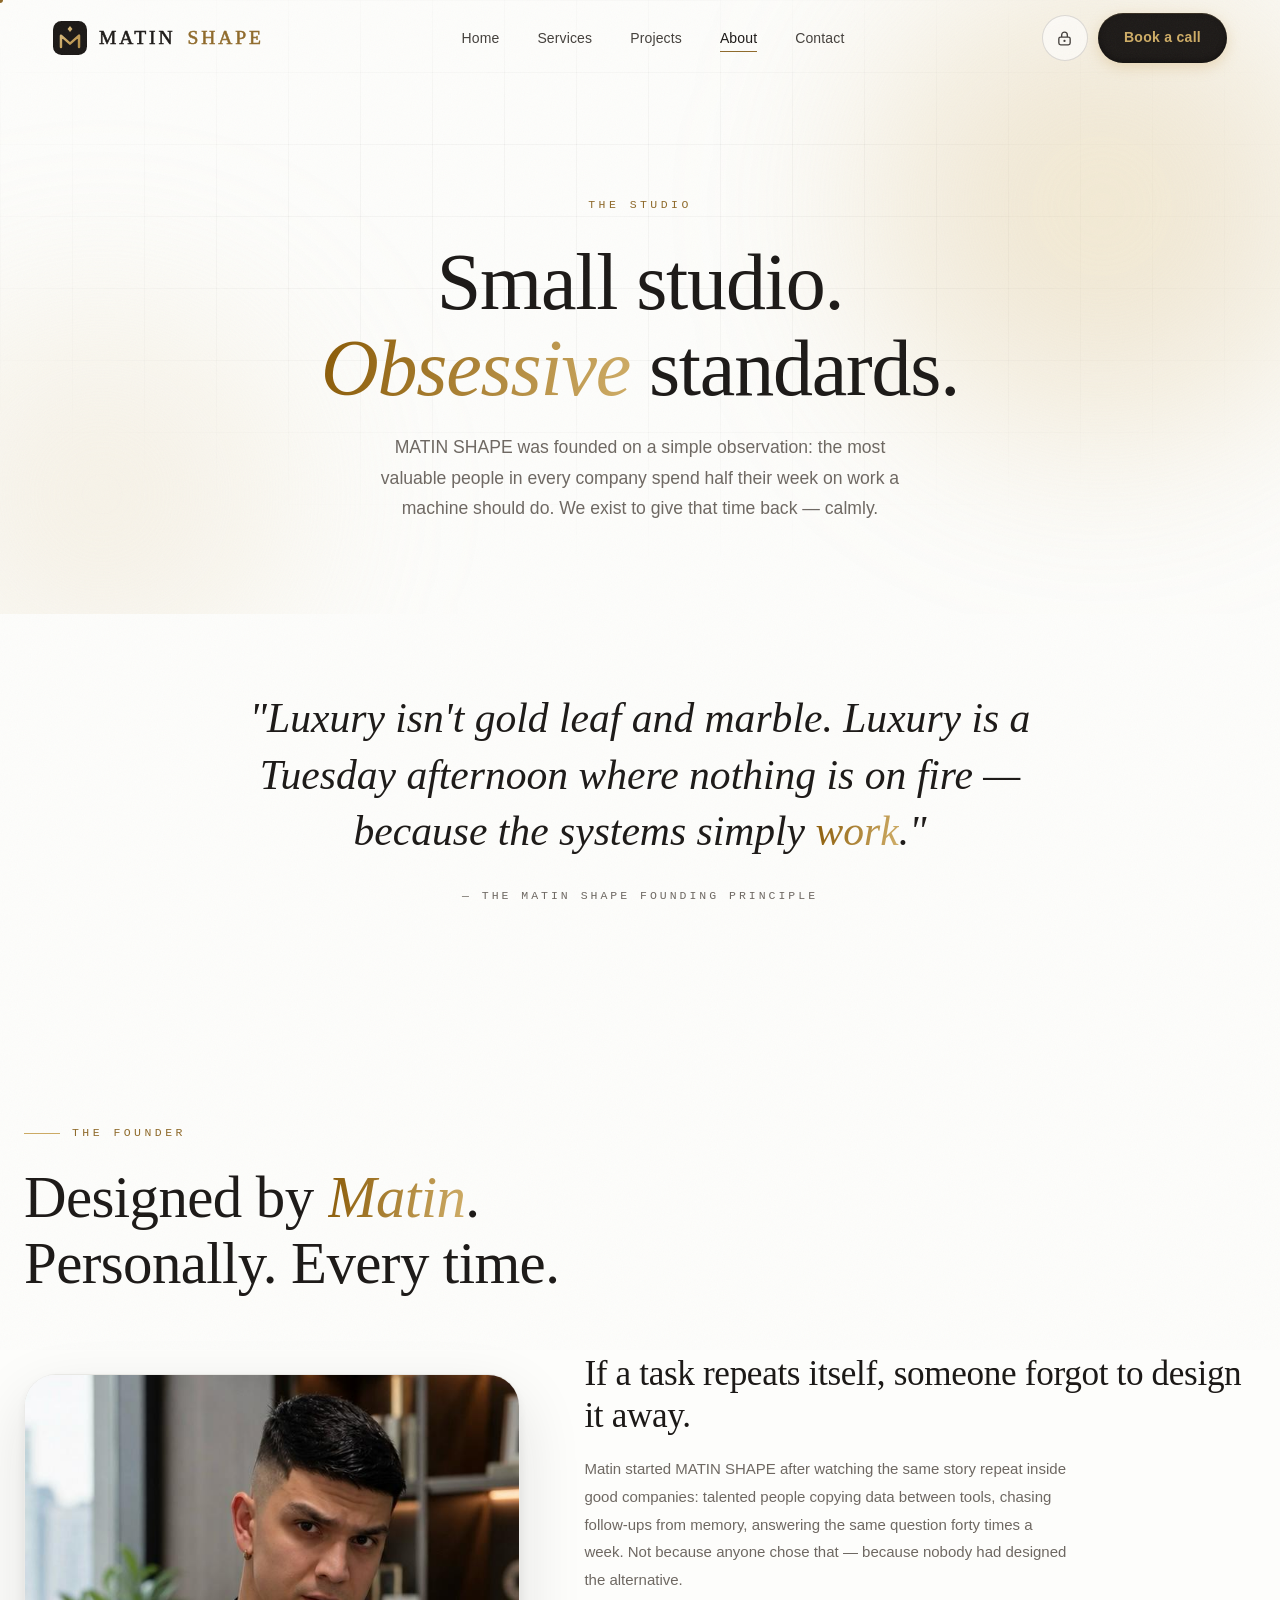
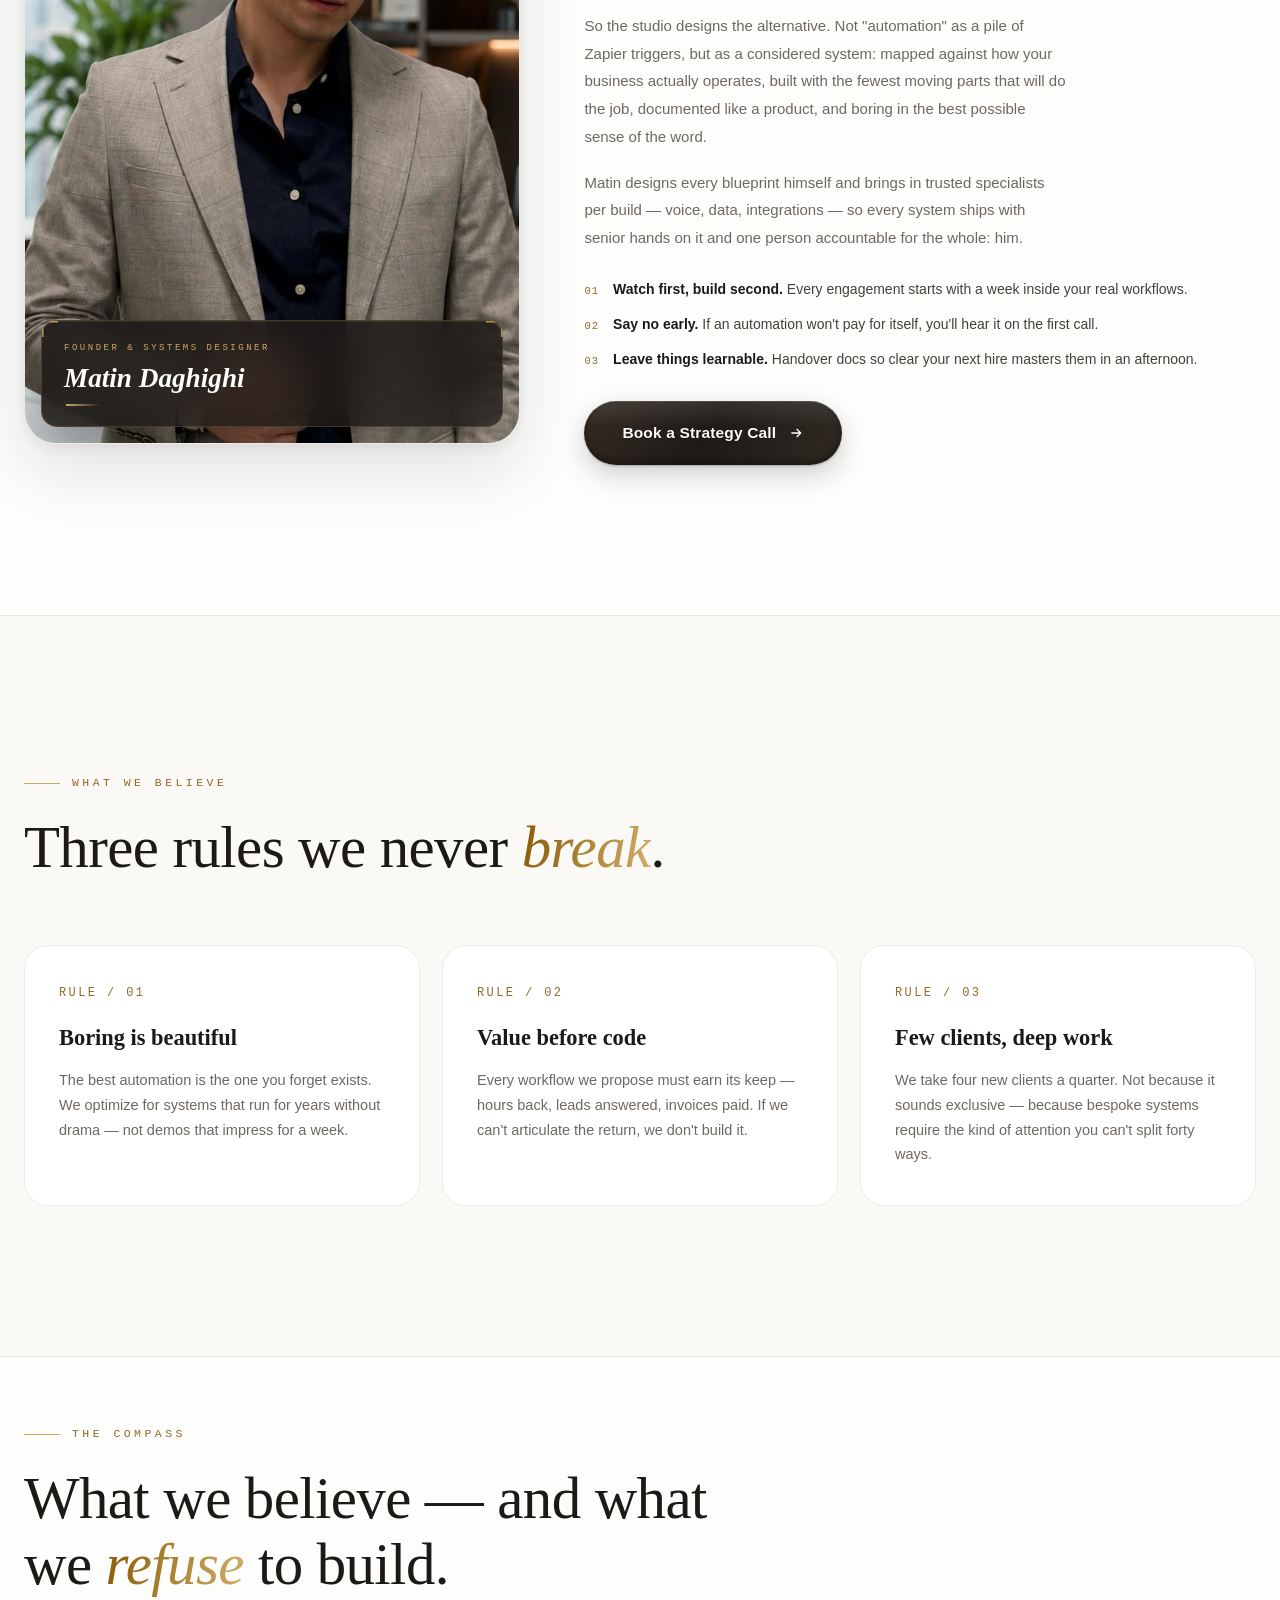
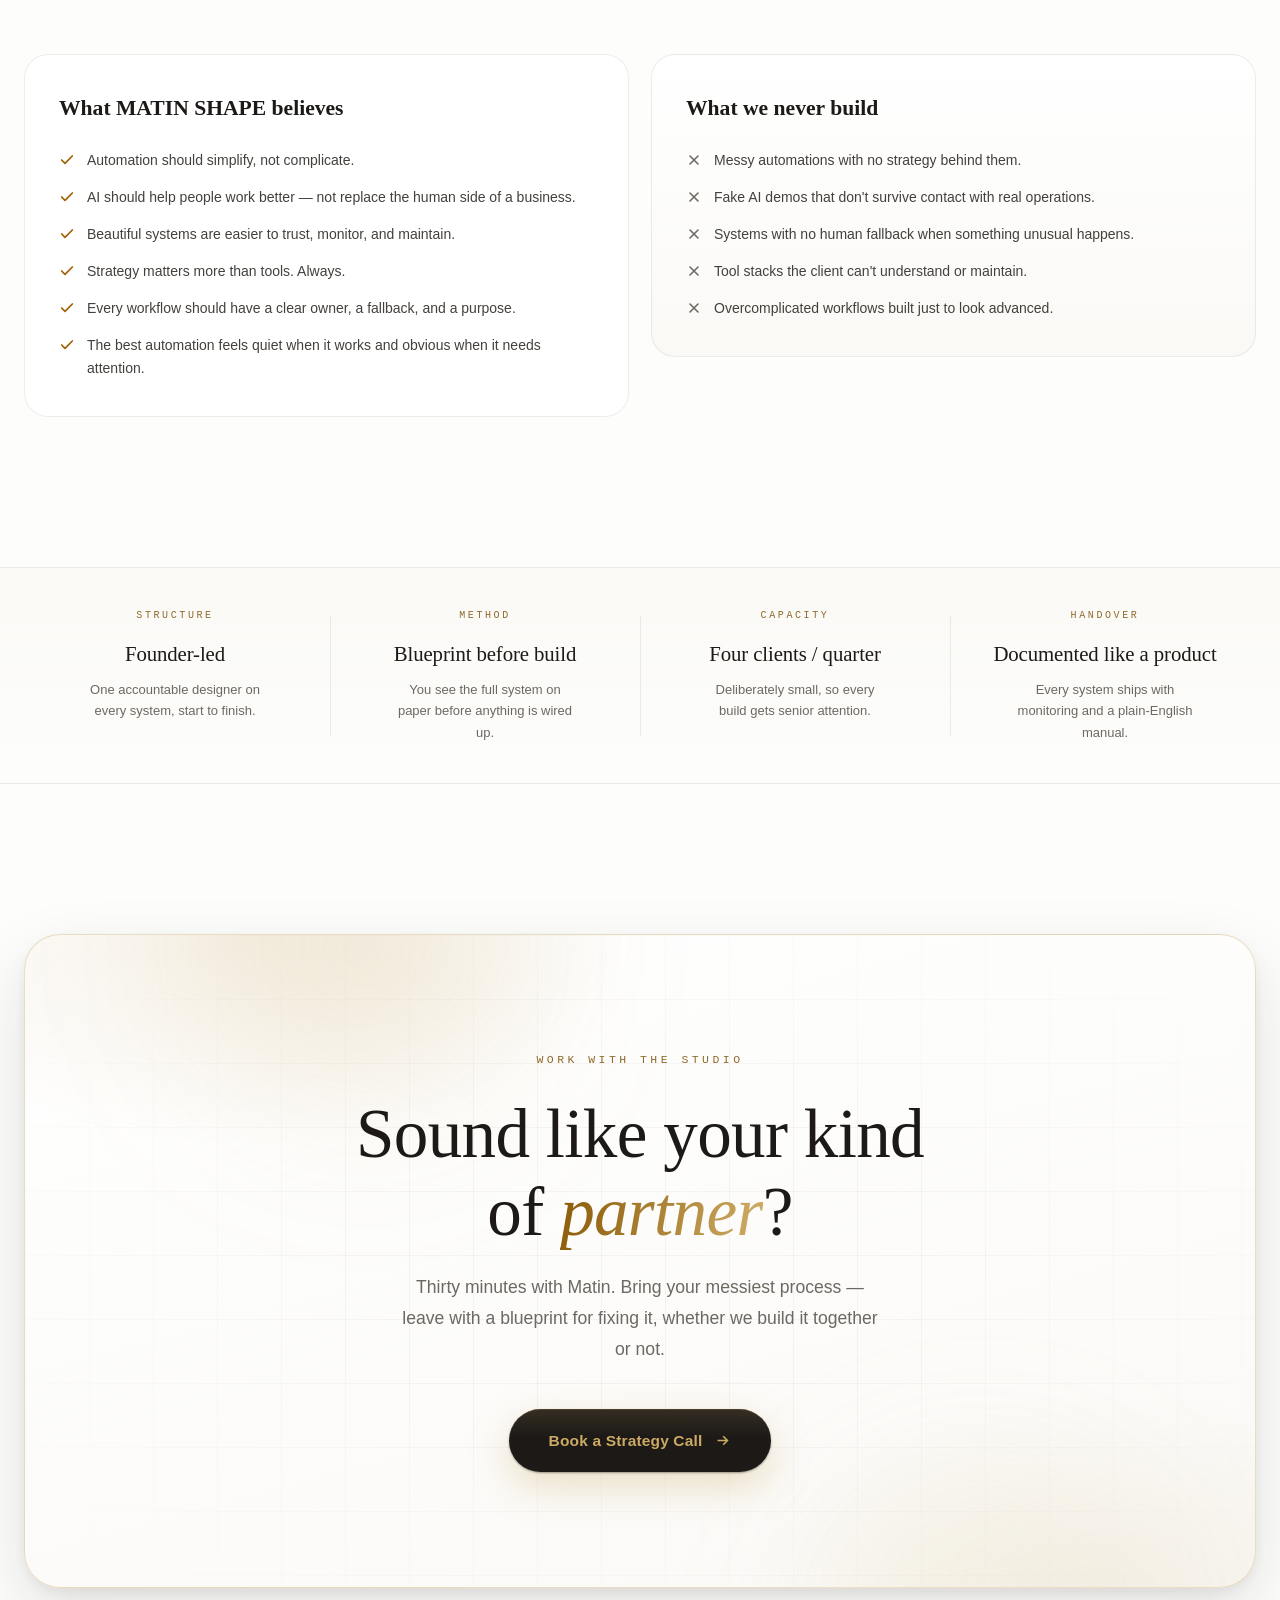
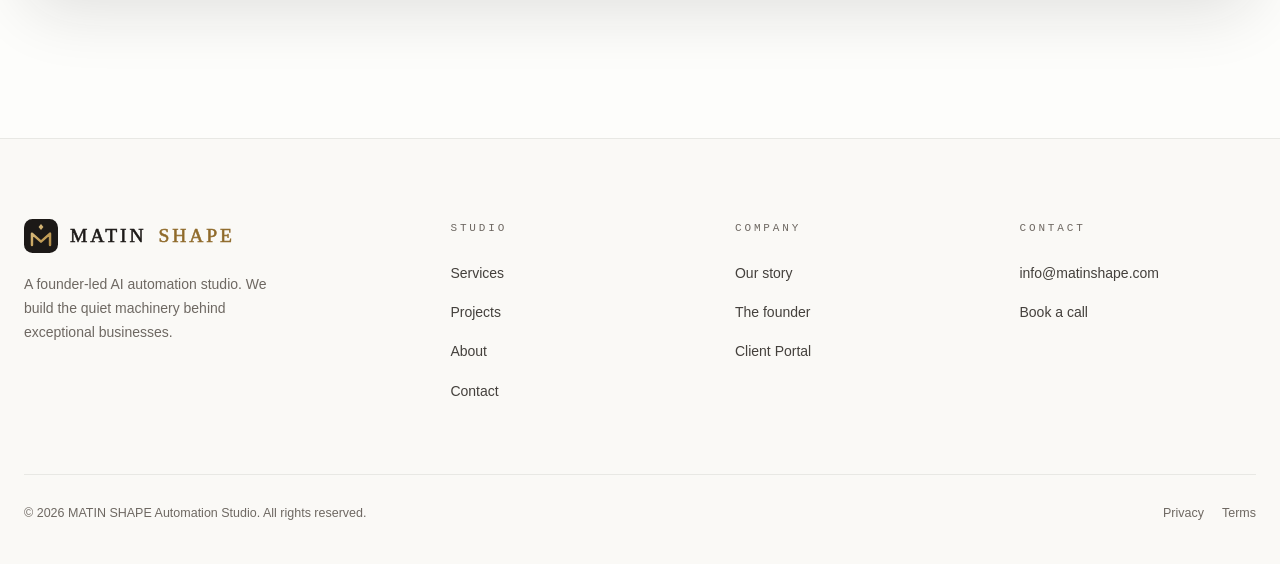
==== commit b0518a55: "Add files via upload" ====
--- a/about.html
+++ b/about.html
@@ -331,6 +331,7 @@
 </footer>
 
 <script src="assets/observe.js"></script>
+<script src="assets/cookies.js"></script>
 <script src="assets/main.js"></script>
 </body>
 </html>
--- a/assets/styles.css
+++ b/assets/styles.css
@@ -7,10 +7,10 @@
   --ink:           #1C1917;
   --ink-soft:      #44403C;
   --ink-mute:      #6E6862;
-  --gold:          #A16207;
-  --gold-bright:   #C6A15B;
-  --gold-pale:     #F3E9D2;
-  --gold-glow:     rgba(198, 161, 91, 0.35);
+  --gold:          #8F6A2A;
+  --gold-bright:   #CDAA63;
+  --gold-pale:     #F5E9D3;
+  --gold-glow:     rgba(205,170,99,.35);
   --border:        rgba(28, 25, 23, 0.08);
   --border-strong: rgba(28, 25, 23, 0.14);
   --glass:         rgba(255, 255, 255, 0.62);
@@ -18,7 +18,7 @@
   --shadow-sm:     0 1px 2px rgba(28,25,23,.04), 0 4px 12px rgba(28,25,23,.05);
   --shadow-md:     0 2px 6px rgba(28,25,23,.05), 0 12px 32px rgba(28,25,23,.08);
   --shadow-lg:     0 4px 12px rgba(28,25,23,.06), 0 24px 64px rgba(28,25,23,.12);
-  --shadow-gold:   0 8px 40px rgba(198,161,91,.28);
+  --shadow-gold:   0 8px 40px rgba(182, 123, 14, 0.28);
   --ease-luxe:     cubic-bezier(0.22, 1, 0.36, 1);
   --ease-soft:     cubic-bezier(0.4, 0, 0.2, 1);
   --font-display:  'Fraunces', Georgia, serif;
@@ -49,8 +49,9 @@
 ::selection { background: var(--gold-pale); color: var(--ink); }
 
 img, svg { display: block; }
+svg[hidden] { display: none; }
 a { color: inherit; text-decoration: none; }
-button { font-family: inherit; border: none; background: none; cursor: pointer; }
+button { font-family: inherit; border: none; background: none; cursor: pointer; -webkit-appearance: none; appearance: none; }
 input, textarea, select { font-family: inherit; }
 
 .skip-link {
@@ -345,7 +346,6 @@
   padding: 19px 38px;
   border-radius: 100px;
   overflow: hidden;
-  isolation: isolate;
   background:
     linear-gradient(180deg, rgba(255,255,255,.10), rgba(255,255,255,0) 40%),
     linear-gradient(120deg, #33291F, #1C1917 48%, #2E2820);
@@ -355,7 +355,6 @@
     0 1px 2px rgba(28,25,23,.25),
     0 10px 26px rgba(28,25,23,.20);
   transition: transform .45s var(--ease-luxe), box-shadow .45s;
-  will-change: transform;
   cursor: pointer;
   text-shadow: 0 1px 1px rgba(0,0,0,.45);
 }
@@ -396,53 +395,50 @@
 .btn-primary svg { transition: transform .4s var(--ease-luxe); }
 .btn-primary:hover svg { transform: translateX(5px); }
 
-/* -- Gold: brushed metal -- */
+/* -- Espresso ink: inverted, native to theme -- */
 .btn-gold {
   position: relative;
   display: inline-flex; align-items: center; justify-content: center; gap: 12px;
-  color: #33240A;
+  color: var(--gold-bright);
   font-size: 15.5px; font-weight: 700;
   letter-spacing: .01em;
   padding: 19px 40px;
   border-radius: 100px;
   overflow: hidden;
-  isolation: isolate;
-  background:
-    linear-gradient(180deg, rgba(255,247,220,.9) 0%, rgba(255,255,255,0) 44%),
-    linear-gradient(168deg, #F8DB92 0%, #ECBB55 42%, #DDA831 70%, #EFC66E 100%);
+  background: var(--ink);
   box-shadow:
-    inset 0 1px 0 rgba(255,250,228,.9),
-    inset 0 -3px 7px rgba(146,96,12,.35),
-    0 1px 2px rgba(146,96,12,.26),
-    0 12px 38px rgba(228,170,58,.42);
-  transition: transform .45s var(--ease-luxe), box-shadow .45s;
-  will-change: transform;
+    inset 0 1px 0 rgba(205,170,99,.16),
+    0 1px 2px rgba(28,25,23,.4),
+    0 14px 38px var(--gold-glow);
+  transition: transform .45s var(--ease-luxe), box-shadow .45s, background .3s;
   cursor: pointer;
-  text-shadow: 0 1px 0 rgba(255,246,214,.65);
 }
 .btn-gold::before {
   content: '';
   position: absolute; inset: 0;
-  background: linear-gradient(180deg, rgba(255,255,255,.28) 0%, rgba(255,255,255,0) 30%, rgba(146,96,12,.12) 100%);
+  background: linear-gradient(180deg, rgba(205,170,99,.14) 0%, rgba(205,170,99,0) 45%);
   pointer-events: none;
   z-index: 1;
 }
 .btn-gold::after {
   content: '';
   position: absolute; inset: 0;
-  background: linear-gradient(110deg, transparent 30%, rgba(255,255,255,.65) 50%, transparent 70%);
+  background: linear-gradient(110deg, transparent 30%, rgba(205,170,99,.3) 50%, transparent 70%);
   transform: translateX(-120%) skewX(-8deg);
   transition: transform .8s var(--ease-luxe);
   z-index: 2;
 }
 .btn-gold:hover::after { transform: translateX(120%) skewX(-8deg); }
-.btn-gold:hover { box-shadow: inset 0 1px 0 rgba(255,250,228,.95), inset 0 -3px 7px rgba(146,96,12,.35), 0 3px 6px rgba(146,96,12,.24), 0 18px 58px rgba(228,170,58,.55); }
+.btn-gold:hover {
+  background: #2A2523;
+  box-shadow: inset 0 1px 0 rgba(205,170,99,.22), 0 3px 6px rgba(28,25,23,.36), 0 20px 58px rgba(205,170,99,.5);
+}
 .btn-gold:active {
   transform: scale(.965) !important;
   box-shadow:
-    inset 0 3px 9px rgba(146,96,12,.4),
-    inset 0 -1px 0 rgba(255,250,228,.4),
-    0 2px 10px rgba(228,170,58,.32);
+    inset 0 2px 6px rgba(0,0,0,.45),
+    inset 0 -1px 0 rgba(205,170,99,.12),
+    0 2px 10px var(--gold-glow);
   transition-duration: .08s;
 }
 .btn-gold > span, .btn-gold > svg { position: relative; z-index: 3; }
@@ -459,7 +455,6 @@
   border-radius: 100px;
   border: 1px solid var(--border-strong);
   overflow: hidden;
-  isolation: isolate;
   background:
     linear-gradient(180deg, #FFFFFF, #F6F4EE);
   box-shadow:
@@ -500,23 +495,20 @@
 /* -- Nav CTA (compact primary) -- */
 .nav-cta {
   display: inline-flex; align-items: center; gap: 10px;
-  color: #fff;
+  color: var(--gold-bright);
   padding: 13px 26px;
   border-radius: 100px;
   font-size: 14px; font-weight: 600;
   letter-spacing: .02em;
   position: relative; overflow: hidden;
-  isolation: isolate;
-  background:
-    linear-gradient(180deg, rgba(255,255,255,.10), rgba(255,255,255,0) 40%),
-    linear-gradient(120deg, #33291F, #1C1917 48%, #2E2820);
+  background: var(--ink);
   box-shadow:
-    inset 0 1px 0 rgba(255,255,255,.14),
+    inset 0 1px 0 rgba(205,170,99,.16),
     inset 0 -2px 6px rgba(0,0,0,.4),
-    0 4px 14px rgba(28,25,23,.16);
-  transition: box-shadow .4s, transform .4s var(--ease-luxe);
+    0 4px 14px var(--gold-glow);
+  transition: box-shadow .4s, transform .4s var(--ease-luxe), background .3s;
   cursor: pointer;
-  text-shadow: 0 1px 1px rgba(0,0,0,.4);
+  text-shadow: none;
 }
 .nav-cta::before {
   content: '';
@@ -529,12 +521,12 @@
 .nav-cta::after {
   content: '';
   position: absolute; inset: 0;
-  background: linear-gradient(110deg, transparent 30%, rgba(198,161,91,.45) 50%, transparent 70%);
+  background: linear-gradient(110deg, transparent 30%, rgba(205,170,99,.3) 50%, transparent 70%);
   transform: translateX(-110%) skewX(-8deg);
   transition: transform .8s var(--ease-luxe);
 }
 .nav-cta:hover::after { transform: translateX(110%) skewX(-8deg); }
-.nav-cta:hover { box-shadow: inset 0 1px 0 rgba(255,255,255,.16), inset 0 -2px 6px rgba(0,0,0,.4), 0 8px 26px rgba(198,161,91,.30); }
+.nav-cta:hover { background: #2A2523; box-shadow: inset 0 1px 0 rgba(205,170,99,.22), inset 0 -2px 6px rgba(0,0,0,.4), 0 8px 26px rgba(205,170,99,.5); }
 .nav-cta:active { transform: scale(.96); transition-duration: .08s; }
 
 /* -- Ripple (added via JS) -- */
@@ -681,7 +673,7 @@
   font-size: clamp(2.9rem, 8.2vw, 6.7rem);
   line-height: 1.06;
   letter-spacing: -0.015em;
-  margin: 36px auto 0;
+  margin: 16px auto 0;
   max-width: 20ch;
 }
 .hero h1 .line {
@@ -814,36 +806,6 @@
 .fc-task svg { flex-shrink: 0; }
 .fc-task.done { opacity: .55; text-decoration: line-through; }
 
-.hero-scroll {
-  position: absolute; bottom: 26px; left: 50%;
-  transform: translateX(-50%);
-  display: flex; flex-direction: column; align-items: center; gap: 10px;
-  font-family: var(--font-mono);
-  font-size: 10px; letter-spacing: .3em;
-  text-transform: uppercase;
-  color: var(--ink-mute);
-  opacity: 0;
-  animation: rise 1s var(--ease-luxe) 2.7s forwards;
-  z-index: 2;
-}
-.hero-scroll .wheel {
-  width: 1px; height: 44px;
-  background: var(--border-strong);
-  position: relative;
-  overflow: hidden;
-}
-.hero-scroll .wheel::after {
-  content: '';
-  position: absolute; top: 0; left: 0;
-  width: 100%; height: 40%;
-  background: var(--gold);
-  animation: wheel-drop 1.8s var(--ease-soft) infinite;
-}
-@keyframes wheel-drop {
-  0% { transform: translateY(-100%); }
-  100% { transform: translateY(260%); }
-}
-
 /* ============================================================
    Logo marquee
    ============================================================ */
@@ -1628,6 +1590,18 @@
   box-shadow: 0 0 0 4px rgba(198,161,91,.14);
 }
 .form-group textarea { resize: vertical; min-height: 130px; }
+.password-field { position: relative; }
+.password-field input { padding-right: 46px; }
+.password-toggle {
+  position: absolute; top: 50%; right: 5px; transform: translateY(-50%);
+  width: 36px; height: 36px;
+  display: flex; align-items: center; justify-content: center;
+  border-radius: 8px;
+  color: var(--ink-mute);
+  transition: color .2s, background .2s;
+}
+.password-toggle:hover { color: var(--ink); background: rgba(28,25,23,.05); }
+.password-toggle:focus-visible { outline: 2px solid var(--gold-bright); outline-offset: 1px; }
 .form-hint { font-size: 12px; color: var(--ink-mute); margin-top: 6px; }
 .form-success {
   display: none;
@@ -1876,7 +1850,6 @@
   .hero-ctas { flex-direction: column; width: 100%; }
   .hero-ctas .btn-primary, .hero-ctas .btn-ghost { width: 100%; }
   .footer-top { grid-template-columns: 1fr; gap: 38px; }
-  .hero-scroll { display: none; }
   .form-row { grid-template-columns: 1fr; }
   .team-grid { grid-template-columns: 1fr; }
   .values-grid { grid-template-columns: 1fr; }
@@ -1894,7 +1867,7 @@
   }
   html { scroll-behavior: auto; }
   .preloader { display: none; }
-  .hero-sub, .hero-ctas, .hero-scroll, .float-card { opacity: 1; transform: none; }
+  .hero-sub, .hero-ctas, .float-card { opacity: 1; transform: none; }
   .hero h1 .line > span { transform: none; }
   .reveal { opacity: 1; transform: none; }
   .marquee-track, .t-track { animation: none; flex-wrap: wrap; width: auto; justify-content: center; }
--- a/assets/enhance.css
+++ b/assets/enhance.css
@@ -591,52 +591,60 @@
 .founder-mark.has-photo .fm-plate { opacity: 1; }
 .fm-plate {
   position: absolute; left: 16px; right: 16px; bottom: 16px;
-  padding: 17px 22px 19px;
-  border-radius: 18px;
-  background: linear-gradient(180deg, rgba(255,255,255,.80), rgba(255,255,255,.92));
-  backdrop-filter: blur(16px) saturate(1.25);
-  -webkit-backdrop-filter: blur(16px) saturate(1.25);
-  border: 1px solid rgba(255,255,255,.78);
-  outline: 1px solid var(--border);
-  box-shadow: 0 12px 34px rgba(28,25,23,.12);
+  padding: 20px 22px;
+  border-radius: 16px;
+  background:
+    linear-gradient(90deg, rgba(198,161,91,.9) 16px, transparent 16px) top left / 16px 1.5px no-repeat,
+    linear-gradient(180deg, rgba(198,161,91,.9) 16px, transparent 16px) top left / 1.5px 16px no-repeat,
+    linear-gradient(270deg, rgba(198,161,91,.9) 16px, transparent 16px) top right / 16px 1.5px no-repeat,
+    linear-gradient(180deg, rgba(198,161,91,.9) 16px, transparent 16px) top right / 1.5px 16px no-repeat,
+    linear-gradient(165deg, rgba(28,25,23,.92), rgba(28,25,23,.78));
+  backdrop-filter: blur(18px) saturate(1.3);
+  -webkit-backdrop-filter: blur(18px) saturate(1.3);
+  border: 1px solid rgba(205,170,99,.22);
+  box-shadow: 0 18px 44px rgba(0,0,0,.26), inset 0 1px 0 rgba(255,255,255,.06);
   text-align: left;
   opacity: 0;
   transition: opacity .8s var(--ease-luxe) .2s;
   z-index: 2;
   overflow: hidden;
 }
-.fm-plate::before {
-  content: '';
-  position: absolute; top: 0; left: 22px; right: 22px; height: 1px;
-  background: linear-gradient(90deg, transparent, var(--gold-bright), transparent);
-}
 .fm-plate .fm-eyebrow {
   display: flex; align-items: center; gap: 8px;
   font-family: var(--font-mono);
   font-size: 9px; letter-spacing: .28em;
   text-transform: uppercase;
-  color: var(--gold);
-  margin-bottom: 7px;
+  color: var(--gold-bright);
+  margin-bottom: 8px;
 }
 .fm-plate .fm-eyebrow svg { color: var(--gold-bright); flex-shrink: 0; }
 .fm-plate b {
   display: block;
-  font-family: var(--font-brand);
-  font-weight: 400;
-  font-size: 2.05rem;
-  letter-spacing: .05em;
-  line-height: 1;
-  color: var(--ink);
-  -webkit-text-stroke: .25px currentColor;
+  position: relative;
+  font-family: var(--font-display);
+  font-style: italic;
+  font-weight: 600;
+  font-size: 1.7rem;
+  letter-spacing: 0;
+  line-height: 1.05;
+  padding-bottom: 13px;
+  color: #FDFDFB;
+}
+.fm-plate b::after {
+  content: '';
+  position: absolute; left: 2px; bottom: 0;
+  width: 34px; height: 2px;
+  background: linear-gradient(90deg, var(--gold-bright), transparent);
 }
 .founder-mark svg { width: 108px; height: 108px; position: relative; }
 .founder-mark .fm-name {
-  font-family: var(--font-brand);
-  font-size: 1.9rem;
-  letter-spacing: .2em;
+  font-family: var(--font-display);
+  font-style: italic;
+  font-weight: 600;
+  font-size: 1.5rem;
+  letter-spacing: .01em;
+  position: relative;
   color: var(--ink);
-  position: relative;
-  -webkit-text-stroke: .4px currentColor;
 }
 .founder-mark .fm-role {
   font-family: var(--font-mono);
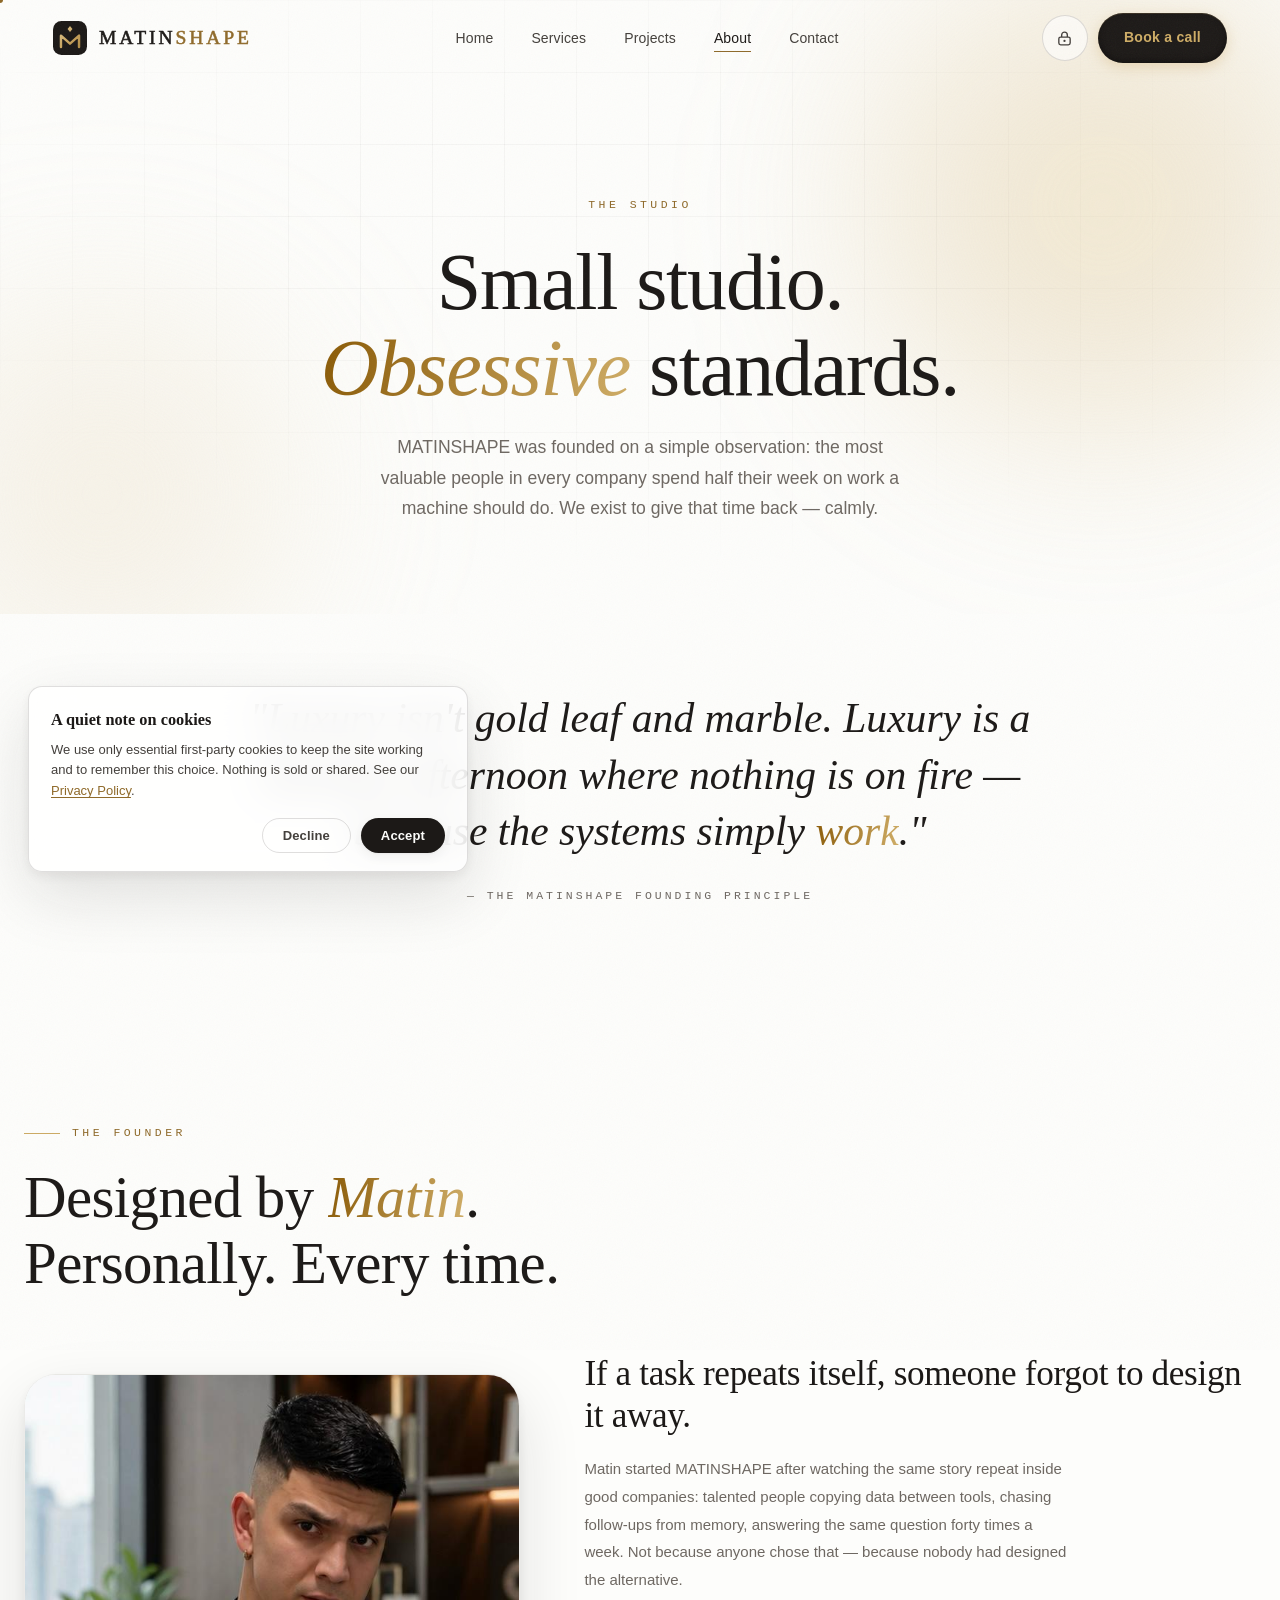
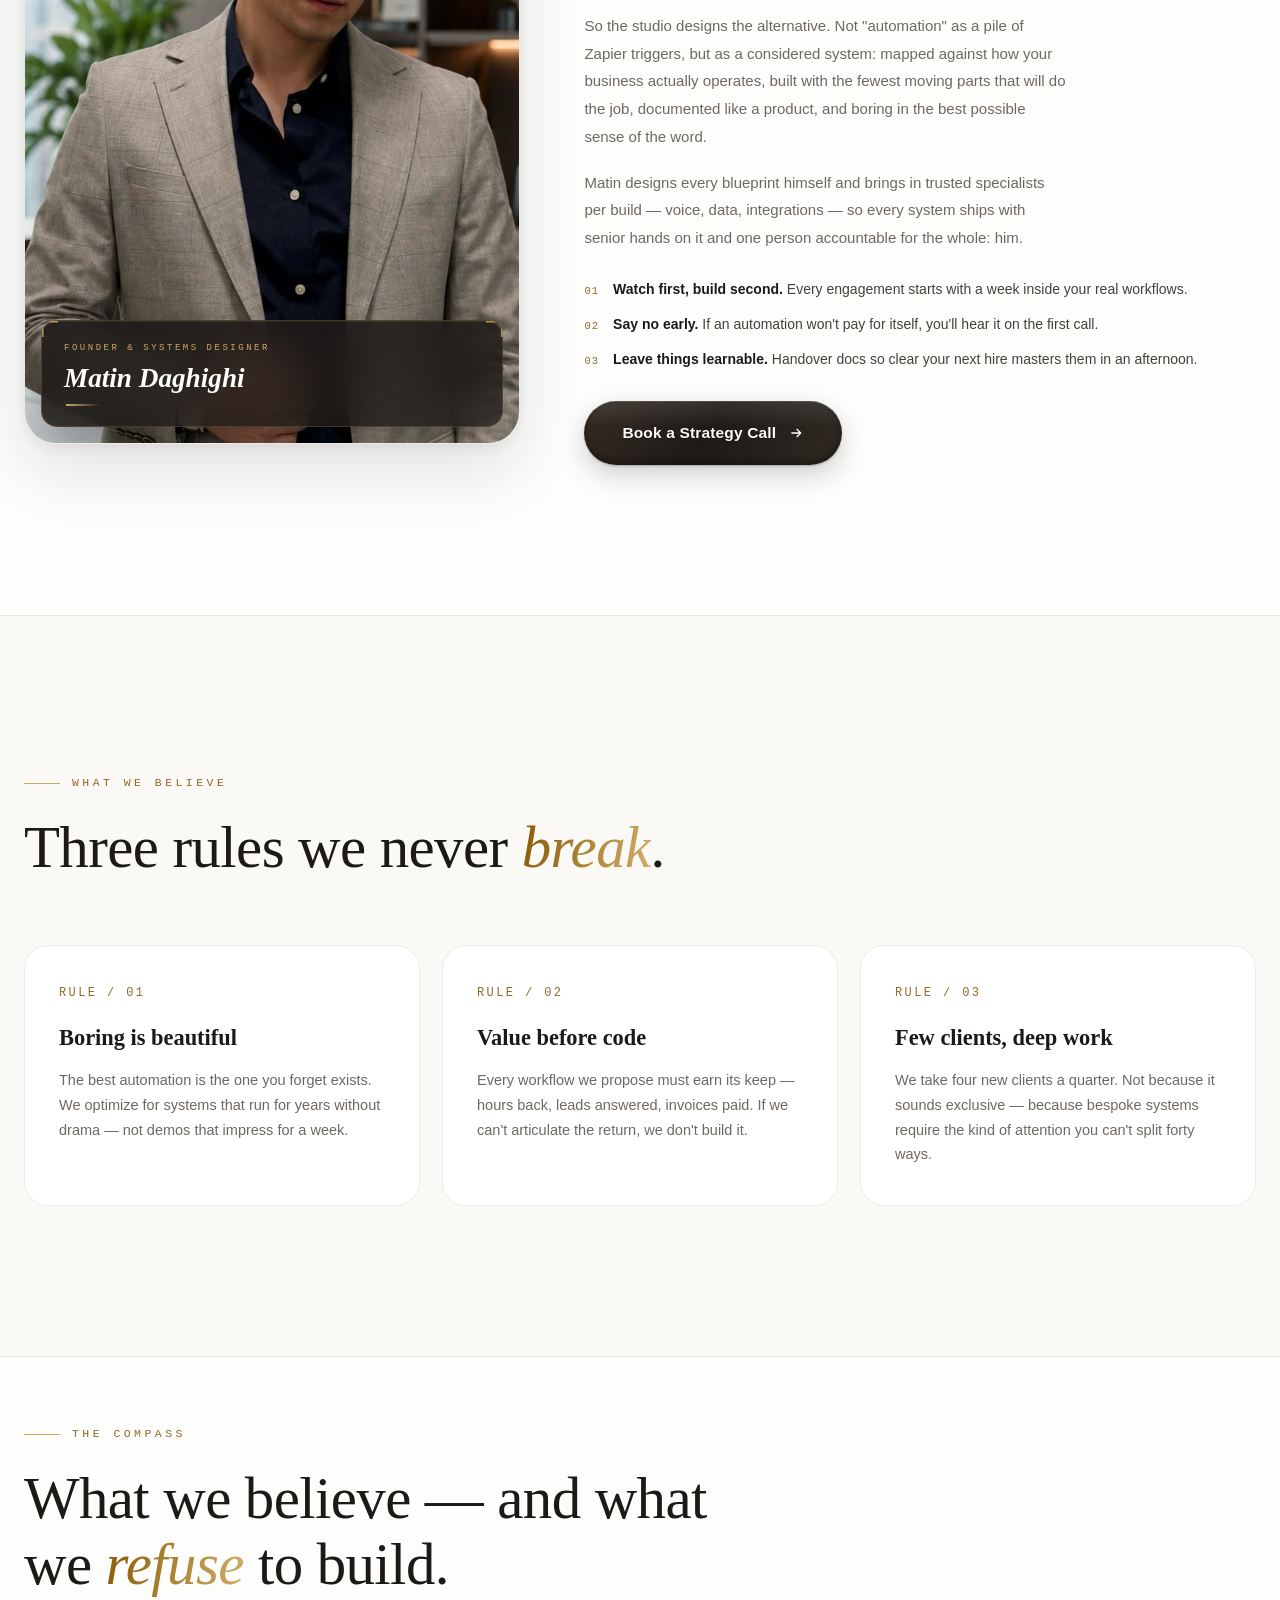
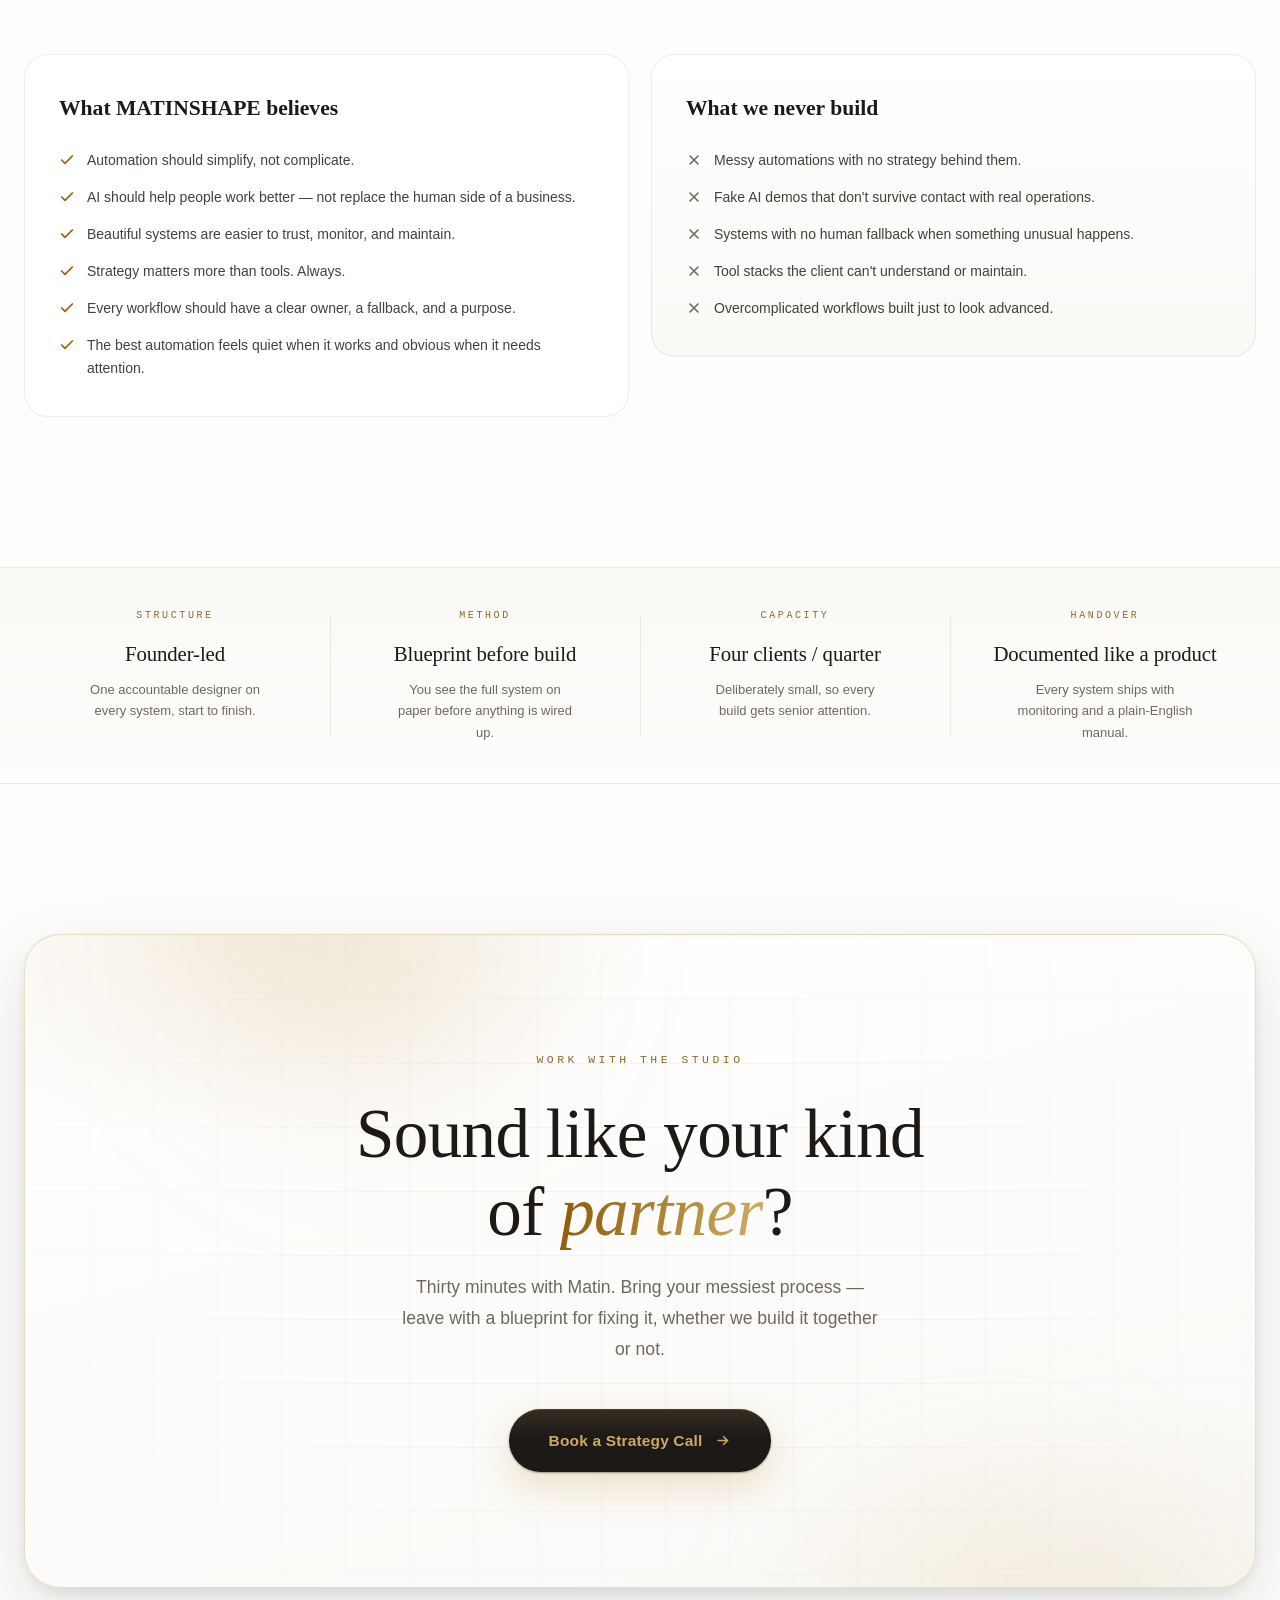
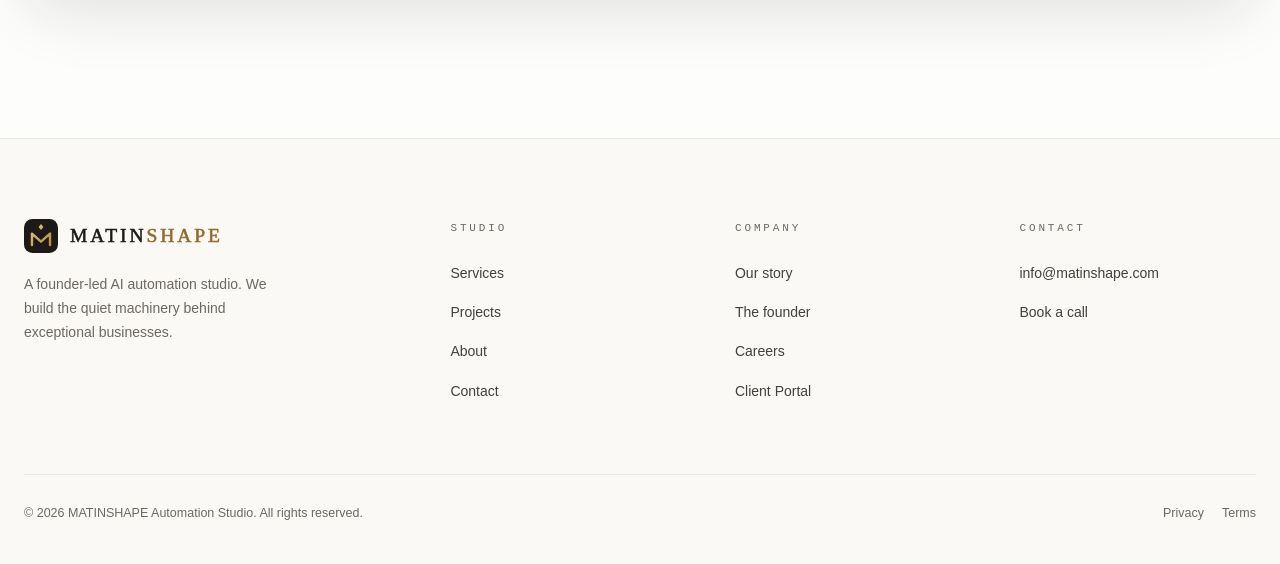
==== commit f6e085f7: "Add files via upload" ====
--- a/about.html
+++ b/about.html
@@ -5,8 +5,8 @@
 <meta name="viewport" content="width=device-width, initial-scale=1.0" />
 <meta http-equiv="Content-Security-Policy" content="default-src 'self'; script-src 'self'; style-src 'self' 'unsafe-inline' https://fonts.googleapis.com; font-src https://fonts.gstatic.com; img-src 'self' data:; connect-src 'self'; base-uri 'self'; form-action 'self'; object-src 'none'; frame-src 'none'" />
 <meta name="referrer" content="strict-origin-when-cross-origin" />
-<title>About — Founder-Led AI Automation Studio | MATIN SHAPE</title>
-<meta name="description" content="MATIN SHAPE is a founder-led automation studio built on a simple belief: repetitive work should be invisible, and good systems should be calm." />
+<title>About — Founder-Led AI Automation Studio | MATINSHAPE</title>
+<meta name="description" content="MATINSHAPE is a founder-led automation studio built on a simple belief: repetitive work should be invisible, and good systems should be calm." />
 <link rel="icon" href="data:image/svg+xml,%3Csvg xmlns='http://www.w3.org/2000/svg' viewBox='0 0 32 32'%3E%3Crect width='32' height='32' rx='8' fill='%231C1917'/%3E%3Cpath d='M16 4.8 18.3 7.6 16 10.4 13.7 7.6Z' fill='%23C6A15B'/%3E%3Cpath d='M7.5 24.5V13.8L16 21.3l8.5-7.5V24.5' fill='none' stroke='%23C6A15B' stroke-width='2.3' stroke-linecap='round' stroke-linejoin='round'/%3E%3C/svg%3E" />
 <link rel="preconnect" href="https://fonts.googleapis.com" />
 <link rel="preconnect" href="https://fonts.gstatic.com" crossorigin />
@@ -26,11 +26,11 @@
 
 <nav class="nav" id="nav" aria-label="Main navigation">
   <div class="nav-inner">
-    <a href="index.html" class="nav-logo" aria-label="MATIN SHAPE home">
+    <a href="index.html" class="nav-logo" aria-label="MATINSHAPE home">
       <svg viewBox="0 0 32 32" fill="none" aria-hidden="true">
         <defs><linearGradient id="msGold" x1="4" y1="4" x2="28" y2="28" gradientUnits="userSpaceOnUse"><stop stop-color="#E4CD97"/><stop offset=".55" stop-color="#C6A15B"/><stop offset="1" stop-color="#A9853F"/></linearGradient></defs><rect width="32" height="32" rx="8" fill="#1C1917"/><path d="M16 4.8 18.3 7.6 16 10.4 13.7 7.6Z" fill="url(#msGold)"/><path d="M7.5 24.5V13.8L16 21.3l8.5-7.5V24.5" fill="none" stroke="url(#msGold)" stroke-width="2.3" stroke-linecap="round" stroke-linejoin="round"/>
       </svg>
-      MATIN <span class="wm-gold">SHAPE</span>
+      <span class="wm-text">MATIN<span class="wm-gold">SHAPE</span></span>
     </a>
     <ul class="nav-links">
       <li><a href="index.html">Home</a></li>
@@ -57,6 +57,7 @@
   <a href="projects.html">Projects</a>
   <a href="about.html">About</a>
   <a href="contact.html">Contact</a>
+  <a href="careers.html">Careers</a>
   <a href="login.html" class="portal-link">Client Portal</a>
 </div>
 
@@ -69,7 +70,7 @@
     <span class="eyebrow centered">The studio</span>
     <h1>Small studio. <span class="gold-word">Obsessive</span> standards.</h1>
     <p class="section-sub">
-      MATIN SHAPE was founded on a simple observation: the most valuable people
+      MATINSHAPE was founded on a simple observation: the most valuable people
       in every company spend half their week on work a machine should do.
       We exist to give that time back — calmly.
     </p>
@@ -85,7 +86,7 @@
       "Luxury isn't gold leaf and marble. Luxury is a Tuesday afternoon where
       nothing is on fire — because the systems simply <span class="gold-word">work</span>."
     </p>
-    <p class="big-quote-author">— The MATIN SHAPE founding principle</p>
+    <p class="big-quote-author">— The MATINSHAPE founding principle</p>
   </div>
 </section>
 
@@ -99,7 +100,7 @@
 
     <div class="founder-panel">
       <div class="founder-mark reveal" data-photo="images/Founder.jpg">
-        <img alt="Matin, founder of MATIN SHAPE" loading="lazy" />
+        <img alt="Matin, founder of MATINSHAPE" loading="lazy" />
         <svg viewBox="0 0 32 32" fill="none" aria-hidden="true">
           <rect width="32" height="32" rx="8" fill="rgba(28,25,23,.03)" stroke="rgba(198,161,91,.5)" stroke-width=".6"/>
           <path d="M16 4.8 18.3 7.6 16 10.4 13.7 7.6Z" fill="#C6A15B"/>
@@ -119,7 +120,7 @@
       <div class="founder-copy reveal" style="--d:.12s">
         <h3>If a task repeats itself, someone forgot to design it away.</h3>
         <p>
-          Matin started MATIN SHAPE after watching the same story repeat inside
+          Matin started MATINSHAPE after watching the same story repeat inside
           good companies: talented people copying data between tools, chasing
           follow-ups from memory, answering the same question forty times a
           week. Not because anyone chose that — because nobody had designed
@@ -204,7 +205,7 @@
 
     <div class="belief-cols">
       <div class="belief-card reveal">
-        <h3>What MATIN SHAPE believes</h3>
+        <h3>What MATINSHAPE believes</h3>
         <ul>
           <li>Automation should simplify, not complicate.</li>
           <li>AI should help people work better — not replace the human side of a business.</li>
@@ -287,11 +288,11 @@
   <div class="container">
     <div class="footer-top">
       <div class="footer-brand">
-        <a href="index.html" class="nav-logo" aria-label="MATIN SHAPE home">
+        <a href="index.html" class="nav-logo" aria-label="MATINSHAPE home">
           <svg viewBox="0 0 32 32" fill="none" aria-hidden="true">
             <rect width="32" height="32" rx="8" fill="#1C1917"/><path d="M16 4.8 18.3 7.6 16 10.4 13.7 7.6Z" fill="url(#msGold)"/><path d="M7.5 24.5V13.8L16 21.3l8.5-7.5V24.5" fill="none" stroke="url(#msGold)" stroke-width="2.3" stroke-linecap="round" stroke-linejoin="round"/>
           </svg>
-          MATIN <span class="wm-gold">SHAPE</span>
+          <span class="wm-text">MATIN<span class="wm-gold">SHAPE</span></span>
         </a>
         <p>A founder-led AI automation studio. We build the quiet machinery behind exceptional businesses.</p>
       </div>
@@ -309,6 +310,7 @@
         <ul>
           <li><a href="about.html">Our story</a></li>
           <li><a href="about.html#founder">The founder</a></li>
+          <li><a href="careers.html">Careers</a></li>
           <li><a href="login.html" title="Private client access">Client Portal</a></li>
         </ul>
       </div>
@@ -321,7 +323,7 @@
       </div>
     </div>
     <div class="footer-bottom">
-      <span>© 2026 MATIN SHAPE Automation Studio. All rights reserved.</span>
+      <span>© 2026 MATINSHAPE Automation Studio. All rights reserved.</span>
       <span class="footer-legal">
         <a href="privacy.html">Privacy</a>
         <a href="terms.html">Terms</a>
@@ -331,7 +333,7 @@
 </footer>
 
 <script src="assets/observe.js"></script>
-<script src="assets/cookies.js"></script>
+<script src="assets/cookies.js"></script>
 <script src="assets/main.js"></script>
 </body>
 </html>
--- a/assets/styles.css
+++ b/assets/styles.css
@@ -1603,6 +1603,16 @@
 .password-toggle:hover { color: var(--ink); background: rgba(28,25,23,.05); }
 .password-toggle:focus-visible { outline: 2px solid var(--gold-bright); outline-offset: 1px; }
 .form-hint { font-size: 12px; color: var(--ink-mute); margin-top: 6px; }
+.hp-field { position: absolute; left: -9999px; width: 1px; height: 1px; overflow: hidden; }
+.form-error {
+  color: #B91C1C;
+  background: rgba(185,28,28,.08);
+  border: 1px solid rgba(185,28,28,.25);
+  border-radius: var(--radius-sm);
+  padding: 12px 16px;
+  margin: 0 0 20px;
+  font-size: 13px;
+}
 .form-success {
   display: none;
   text-align: center;
@@ -1874,3 +1884,88 @@
   .marquee-track [aria-hidden="true"] { display: none; }
   .cursor-dot, .cursor-ring, .grain { display: none; }
 }
+
+/* ============================================================
+   Cookie consent banner
+   ============================================================ */
+.cookie-banner {
+  position: fixed;
+  left: clamp(14px, 3vw, 28px);
+  bottom: clamp(14px, 3vw, 28px);
+  z-index: 10000;
+  max-width: 440px;
+  width: calc(100% - 28px);
+  background: var(--glass-strong);
+  -webkit-backdrop-filter: blur(20px) saturate(1.4);
+  backdrop-filter: blur(20px) saturate(1.4);
+  border: 1px solid var(--border-strong);
+  border-radius: var(--radius-sm);
+  box-shadow: var(--shadow-lg);
+  opacity: 0;
+  transform: translateY(16px) scale(.98);
+  transition: opacity .45s var(--ease-luxe), transform .45s var(--ease-luxe);
+  pointer-events: none;
+}
+.cookie-banner.is-visible { opacity: 1; transform: none; pointer-events: auto; }
+
+.cookie-banner-inner { padding: 20px 22px 18px; }
+
+.cookie-banner-title {
+  display: block;
+  font-family: var(--font-display);
+  font-size: 1.02rem;
+  font-weight: 600;
+  color: var(--ink);
+  margin-bottom: 6px;
+}
+.cookie-banner-copy p {
+  font-size: 13px;
+  line-height: 1.6;
+  color: var(--ink-soft);
+  margin: 0;
+}
+.cookie-banner-copy a {
+  color: var(--gold);
+  text-decoration: underline;
+  text-underline-offset: 2px;
+}
+.cookie-banner-copy a:hover { color: var(--ink); }
+
+.cookie-banner-actions {
+  display: flex;
+  gap: 10px;
+  margin-top: 16px;
+  justify-content: flex-end;
+}
+.cookie-btn {
+  padding: 9px 20px;
+  border-radius: 100px;
+  font-size: 13px;
+  font-weight: 600;
+  letter-spacing: .01em;
+  transition: transform .25s var(--ease-luxe), background .25s var(--ease-soft), color .25s var(--ease-soft), box-shadow .25s var(--ease-soft);
+}
+.cookie-btn:hover { transform: translateY(-1px); }
+.cookie-btn-ghost {
+  background: transparent;
+  color: var(--ink-soft);
+  border: 1px solid var(--border-strong);
+}
+.cookie-btn-ghost:hover { color: var(--ink); border-color: var(--ink-soft); }
+.cookie-btn-gold {
+  background: var(--ink);
+  color: var(--bg);
+  box-shadow: var(--shadow-sm);
+}
+.cookie-btn-gold:hover { box-shadow: var(--shadow-gold); }
+
+@media (max-width: 480px) {
+  .cookie-banner-actions { flex-direction: column-reverse; }
+  .cookie-btn { width: 100%; }
+}
+
+@media (prefers-reduced-motion: reduce) {
+  .cookie-banner { transition: opacity .2s linear; transform: none; }
+  .cookie-banner.is-visible { transform: none; }
+  .cookie-btn:hover { transform: none; }
+}
